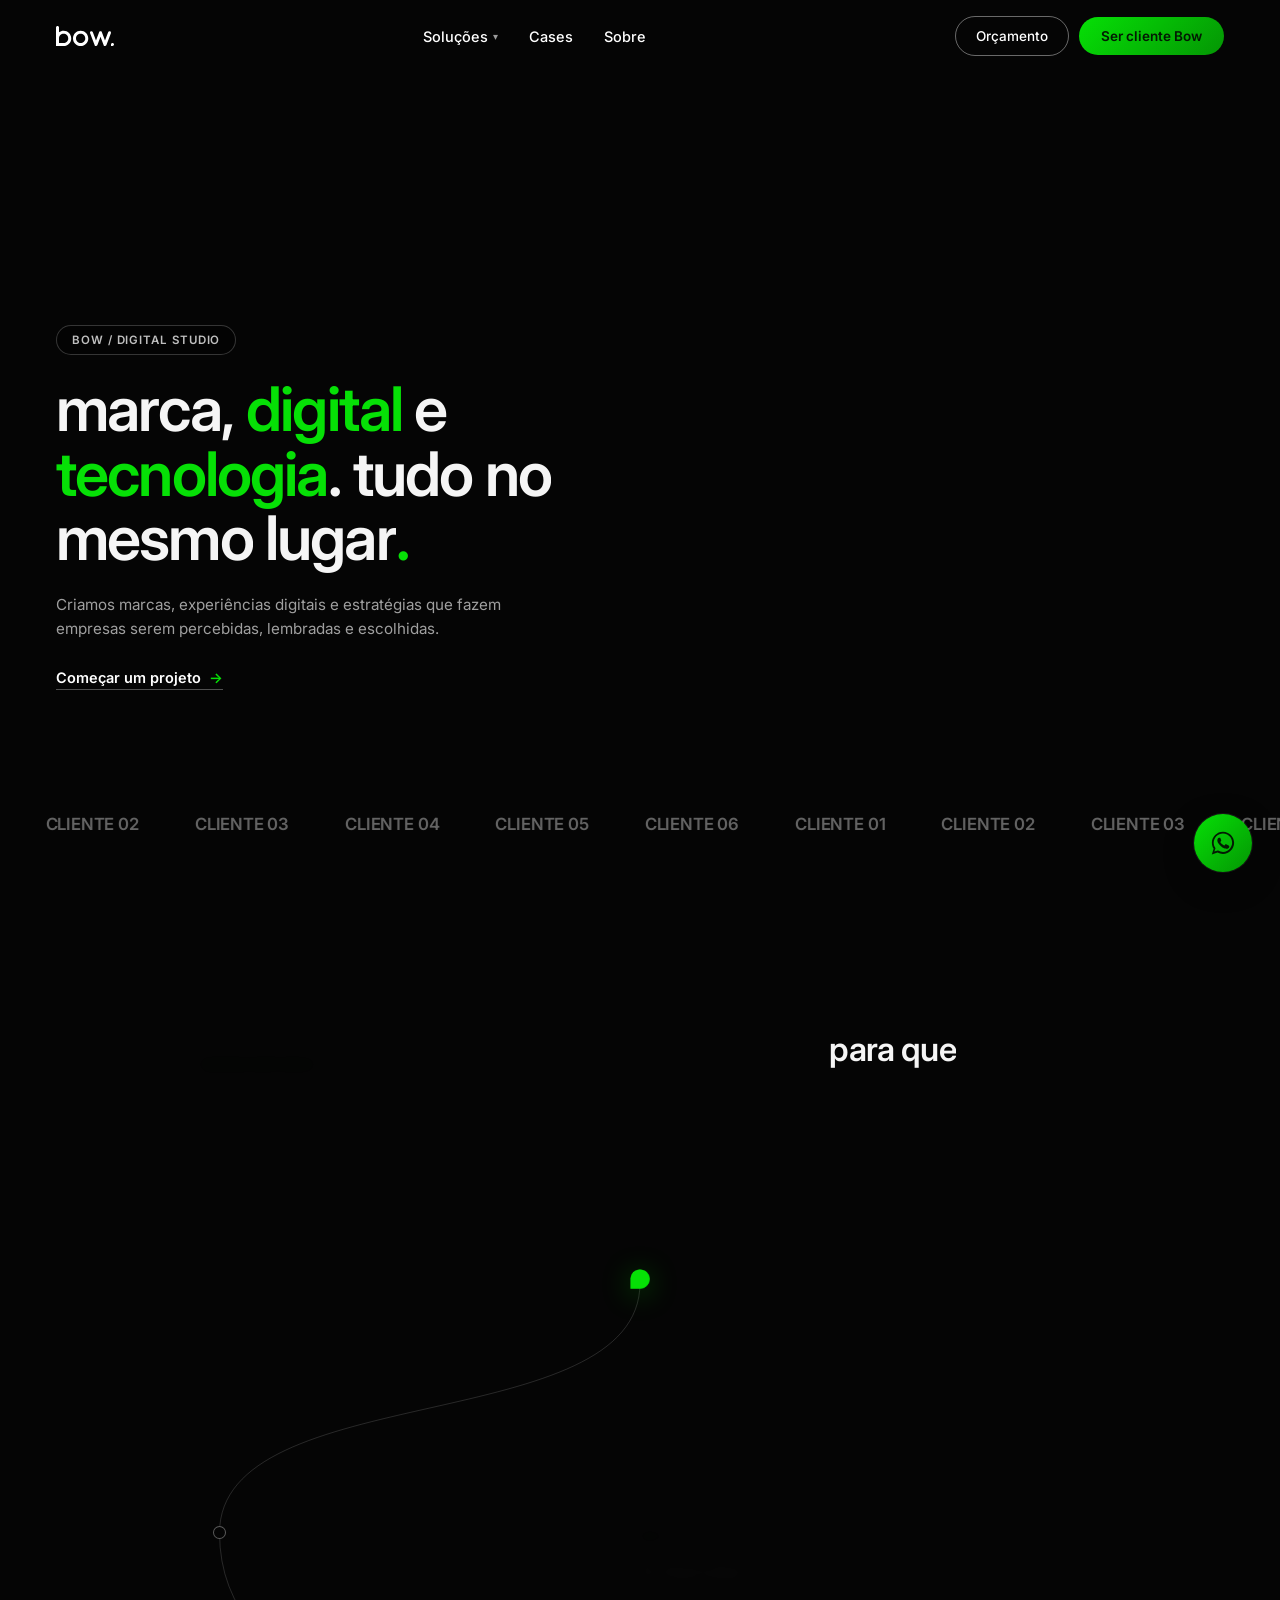
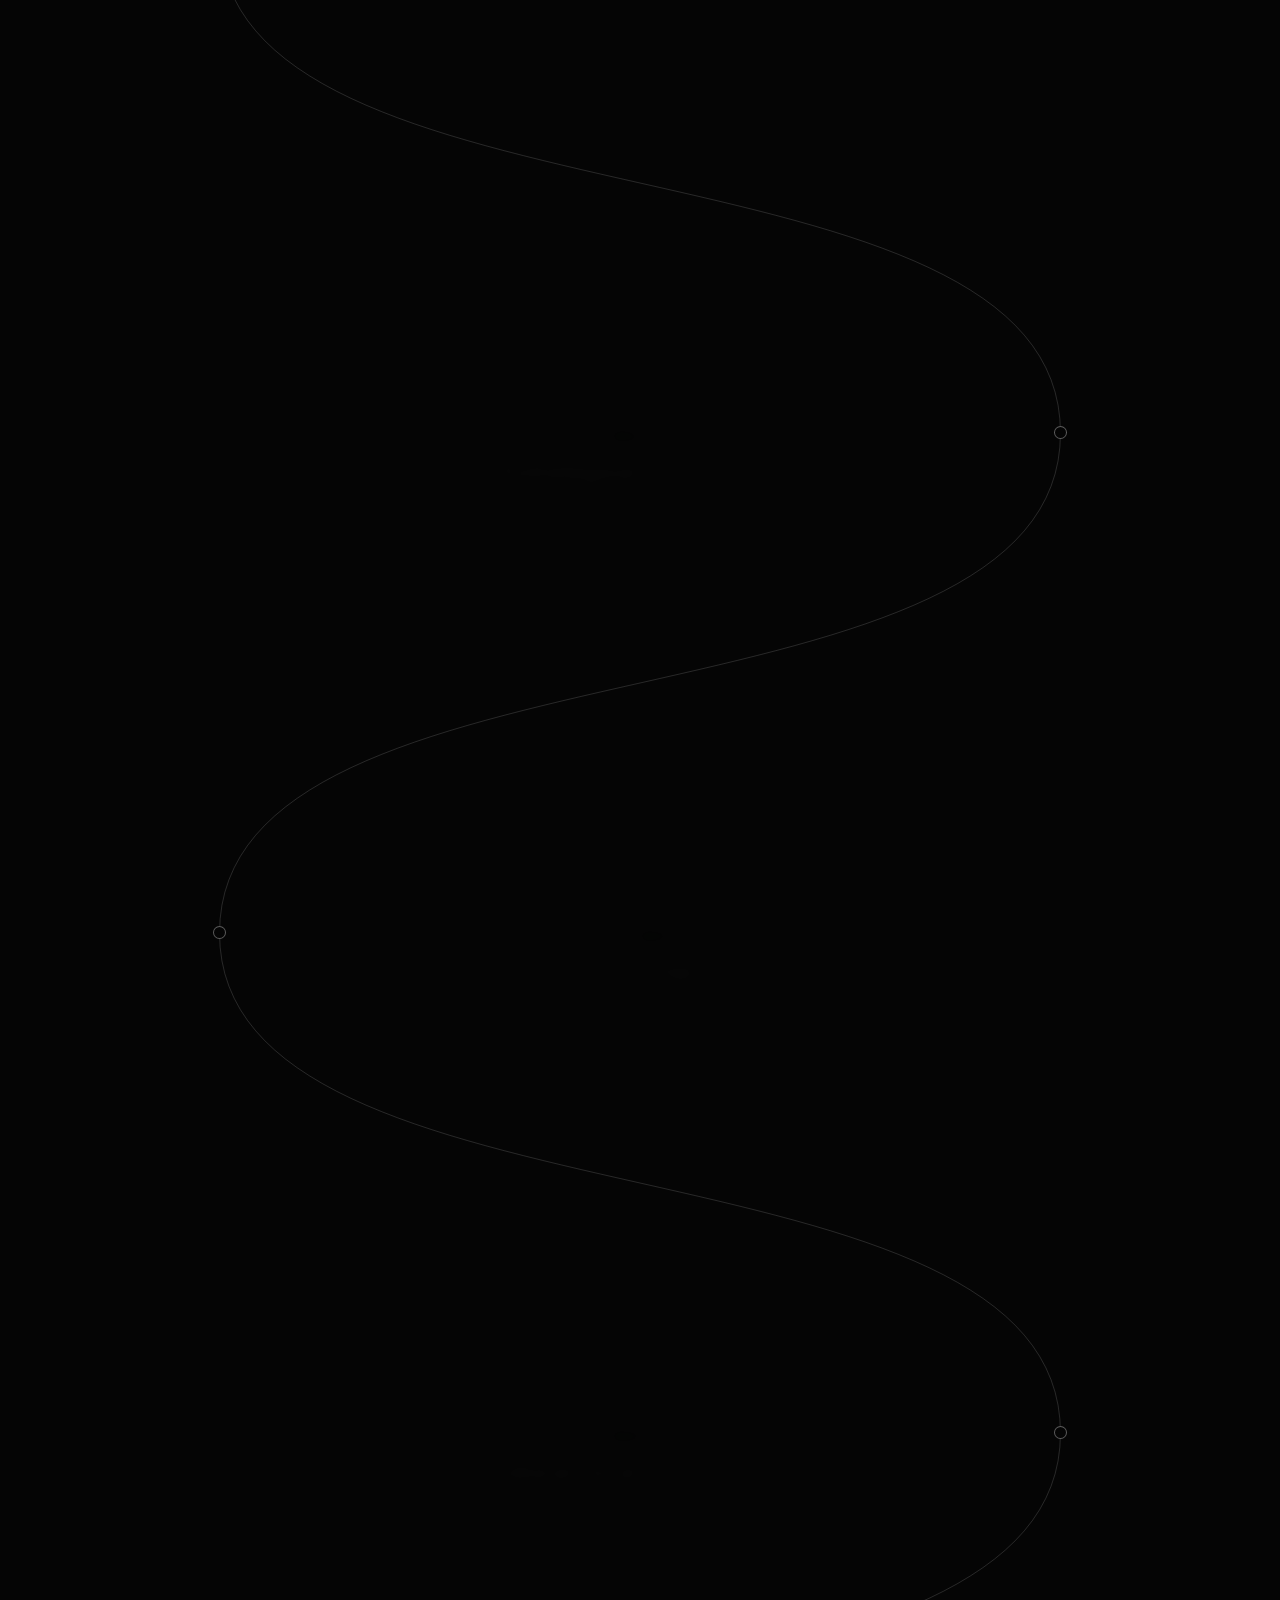
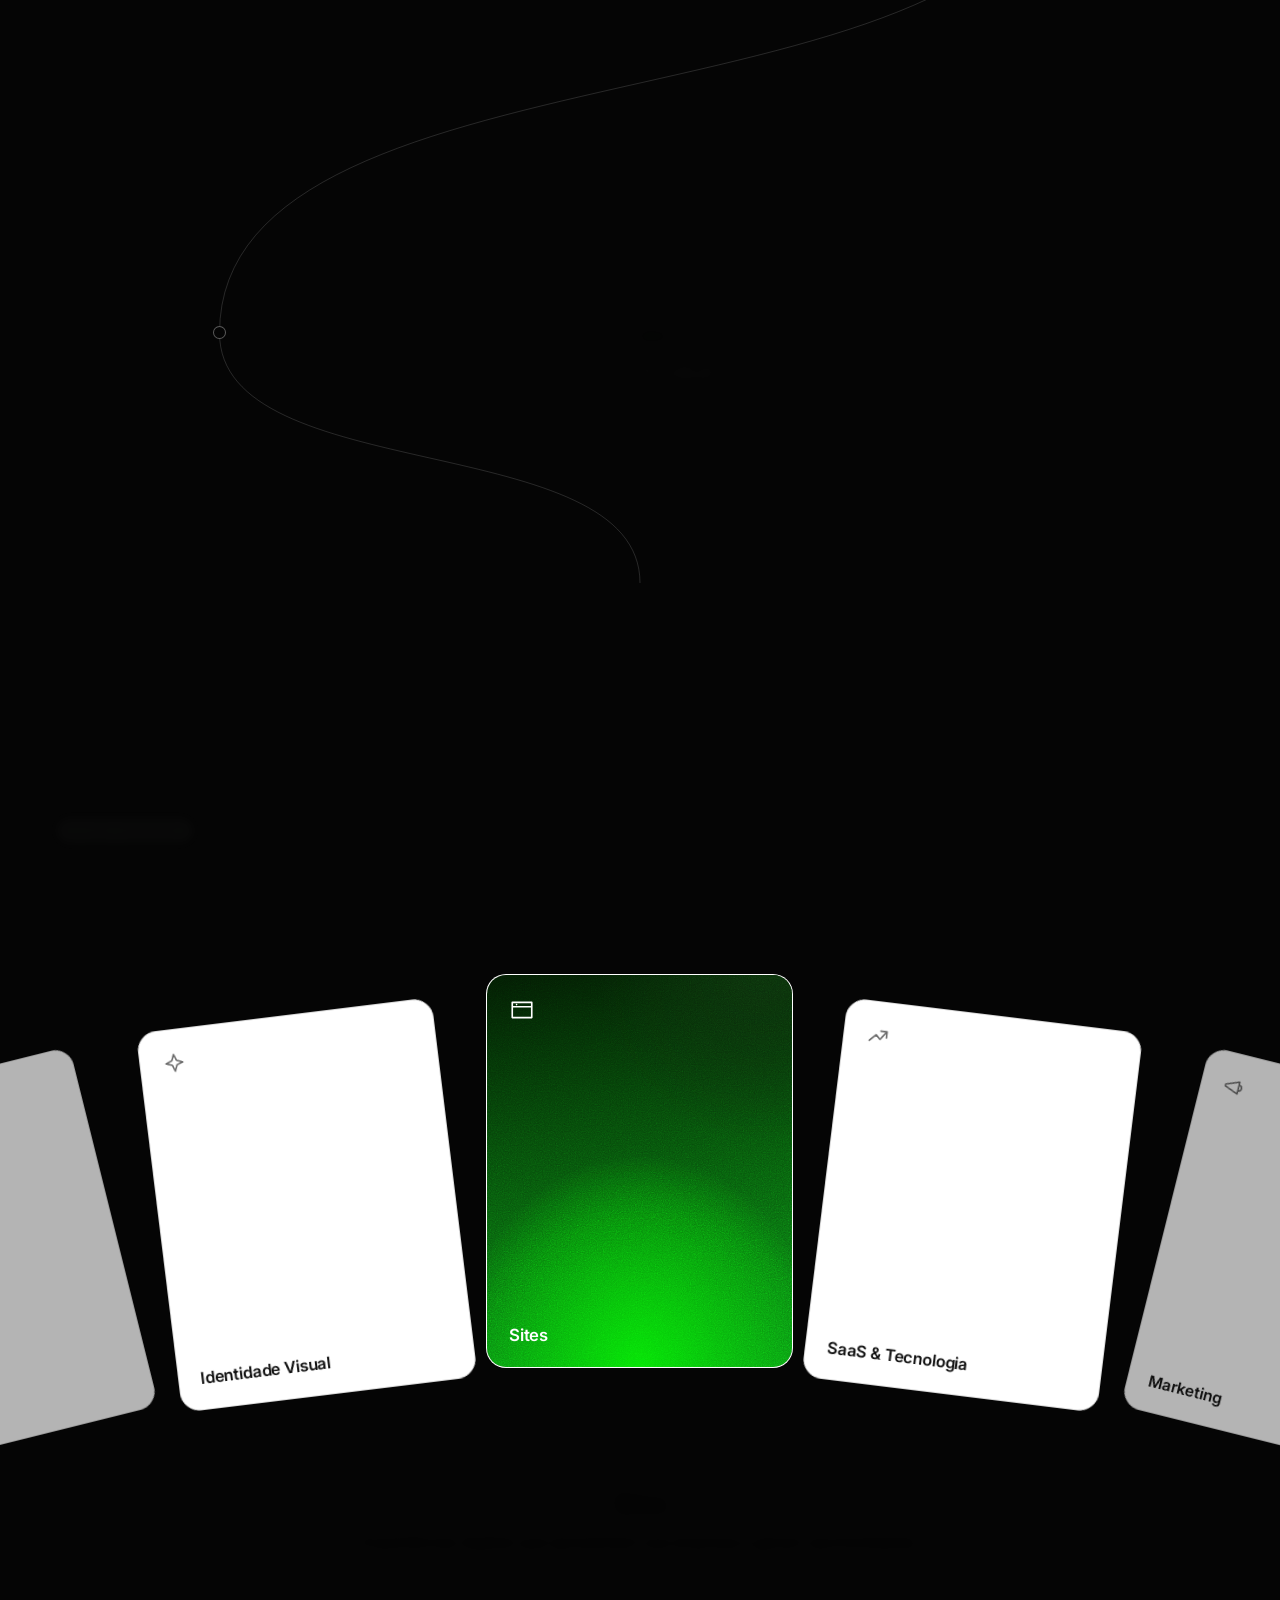
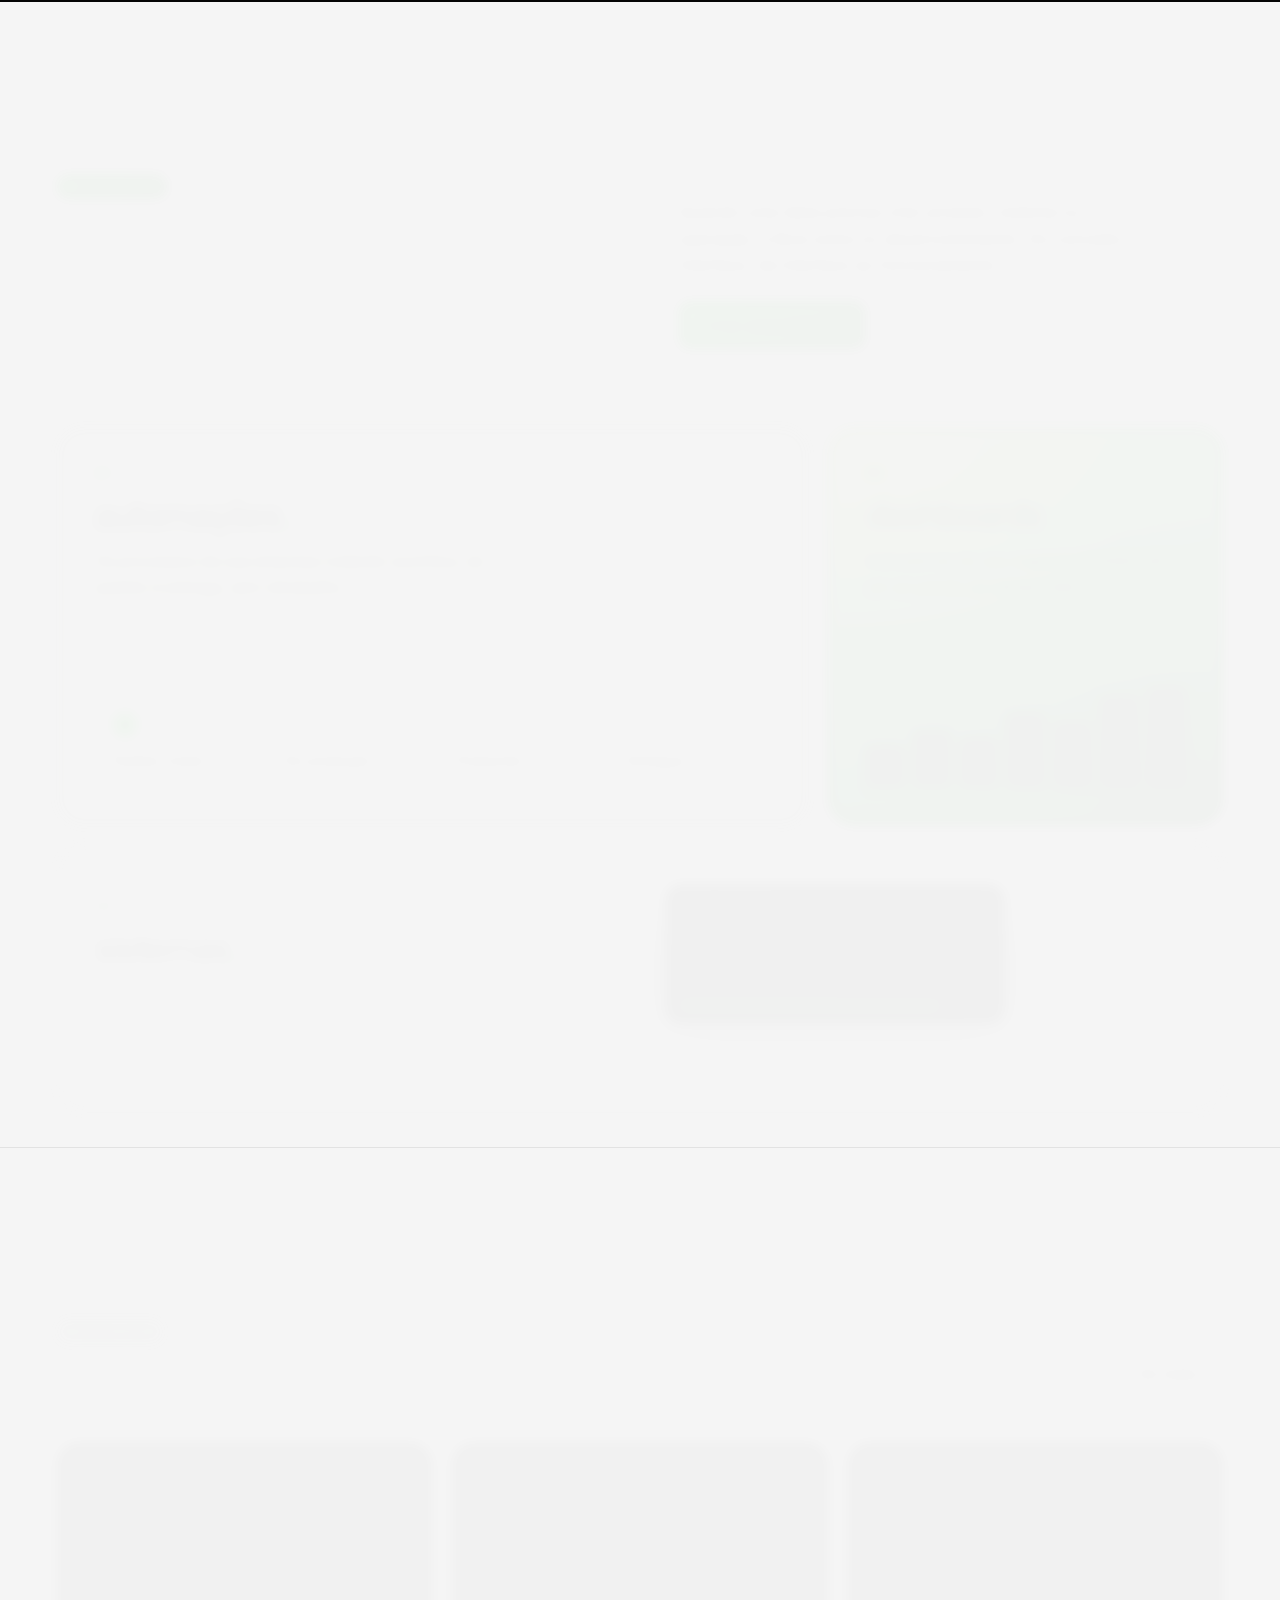
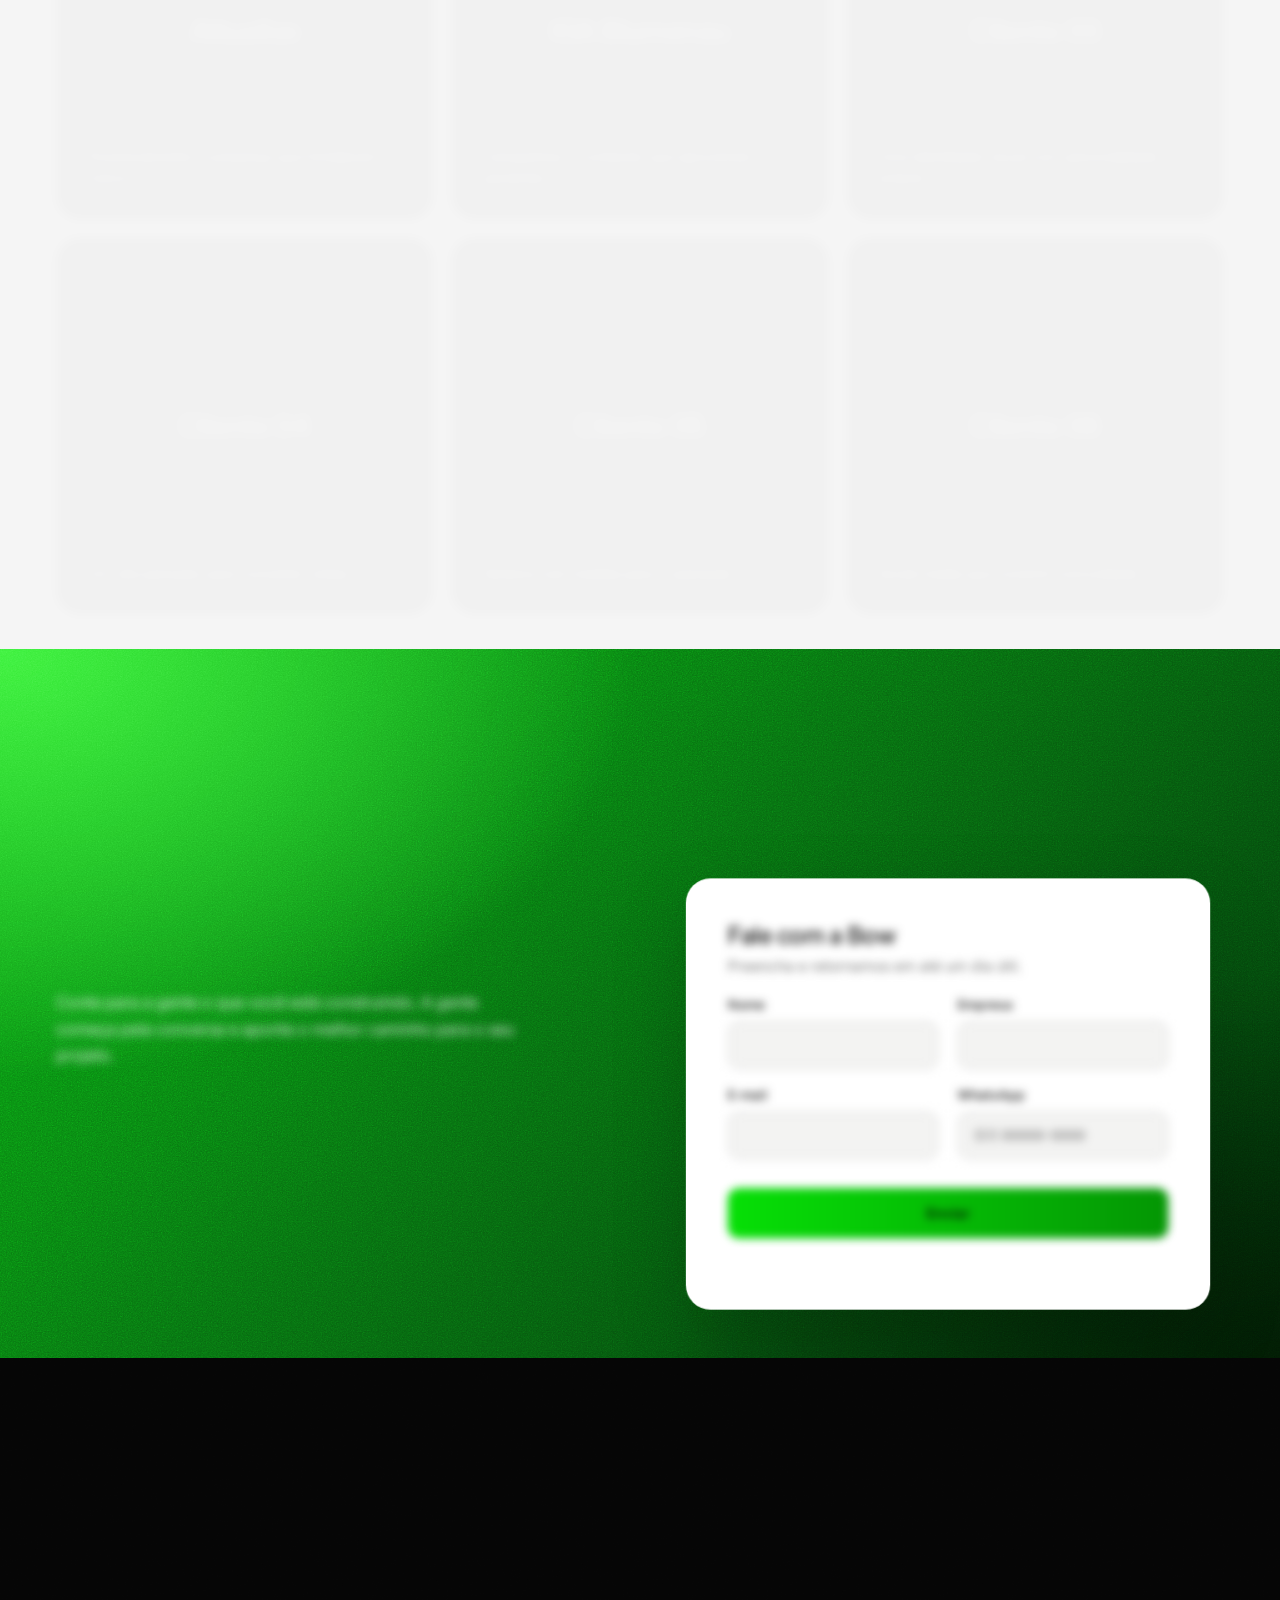
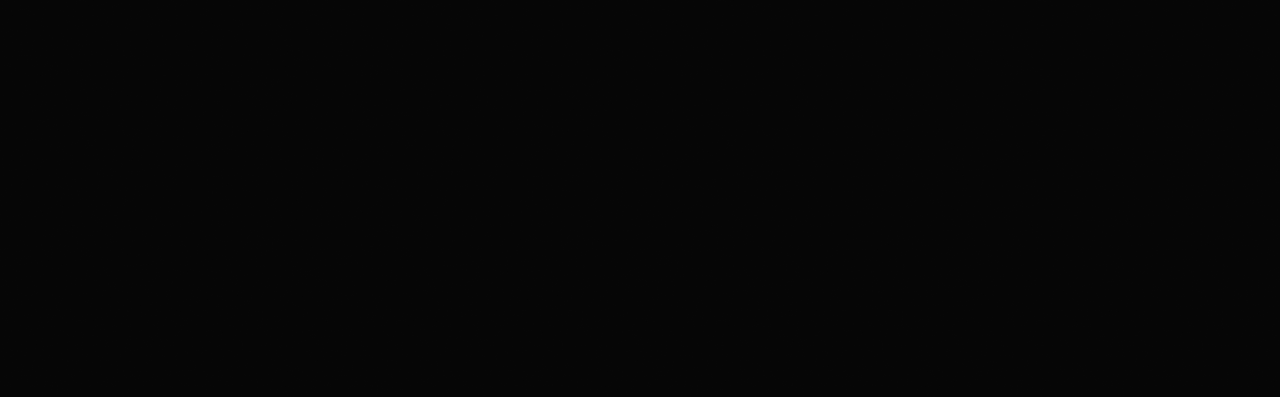
==== index.html @ 9f68c326 "Filter contacts by month and year The Contatos tab gets a period picker (all, each year, each month " ====
<!DOCTYPE html>
<html lang="pt-BR">
<head>
<meta charset="utf-8">
<meta name="viewport" content="width=device-width, initial-scale=1">
<title>Bow — Marca, digital e tecnologia</title>
<meta name="description" content="Bow: marca, digital e tecnologia no mesmo lugar. Social media, identidade visual, sites, SaaS e marketing.">
<link rel="icon" type="image/png" href="assets/mark-bow.png">
<link rel="preconnect" href="https://fonts.googleapis.com">
<link rel="preconnect" href="https://fonts.gstatic.com" crossorigin>
<link rel="stylesheet" href="https://fonts.googleapis.com/css2?family=Inter:wght@400;500;600;700&display=swap">
<link rel="stylesheet" href="css/style.css?v=2026092402">
<!-- Botão flutuante do WhatsApp: estilo aqui no HTML para ele ficar sempre no canto,
     mesmo se o navegador ainda estiver com uma versão antiga do style.css. -->
<style>
/* ============ Botão flutuante do WhatsApp ============ */
@keyframes waIn { from { opacity: 0; transform: translateY(16px) scale(.8); } to { opacity: 1; transform: none; } }
.wa-float { position: fixed; right: clamp(16px, 2.4vw, 28px); bottom: clamp(16px, 2.4vw, 28px); z-index: 55; width: 58px; height: 58px; border-radius: 50%; display: flex; align-items: center; justify-content: center; background: linear-gradient(135deg,#06e006,#049604); color: #031a03; box-shadow: 0 10px 30px rgba(0, 0, 0, .35), 0 0 0 1px rgba(255, 255, 255, .08); opacity: 0; animation: waIn .6s cubic-bezier(.2,.7,.2,1) 1.2s forwards; transition: transform .3s cubic-bezier(.2,.7,.2,1), filter .3s; }
.wa-float:hover { color: #031a03; transform: translateY(-3px) scale(1.04); filter: brightness(1.08); }
.wa-tip { position: absolute; right: calc(100% + 12px); top: 50%; transform: translate(8px, -50%); padding: 8px 14px; border-radius: 999px; background: #fff; color: #050505; font-size: 13px; font-weight: 600; white-space: nowrap; opacity: 0; pointer-events: none; transition: opacity .25s, transform .25s cubic-bezier(.2,.7,.2,1); box-shadow: 0 6px 20px rgba(0, 0, 0, .2); }
@media (hover: hover) { .wa-float:hover .wa-tip { opacity: 1; transform: translate(0, -50%); } }
.nav-shell.mnav-open ~ .wa-float { opacity: 0 !important; pointer-events: none; }
.wa-float.is-away { opacity: 0 !important; transform: translateY(16px) scale(.8); pointer-events: none; }
@media (max-width: 720px) { .wa-float { width: 54px; height: 54px; } }
</style>
<script src="vendor/gsap.min.js?v=2026092402" defer></script>
<script src="vendor/ScrollTrigger.min.js?v=2026092402" defer></script>
<script src="vendor/lenis.min.js?v=2026092402" defer></script>
<script src="js/data.js?v=2026092402" defer></script>
<script src="js/templates.js?v=2026092402" defer></script>
<script src="js/motion.js?v=2026092402" defer></script>
<script src="js/app.js?v=2026092402" defer></script>
</head>
<body>
<div id="root">

  <div class="nav-shell" data-intro-nav>
    <header class="site-header">
      <a class="logo-btn" href="#/" aria-label="Bow — início">
        <span class="logo-stack">
          <img class="logo-white" src="assets/logo-bow-white.svg" alt="bow.">
          <img class="logo-black" src="assets/logo-bow-black.svg" alt="">
        </span>
      </a>
      <nav class="main-nav">
        <a class="nav-link" href="#/solucoes" data-menu-trigger>Soluções <span class="chev">▾</span></a>
        <a class="nav-link" href="#/cases" data-menu-close>Cases</a>
        <a class="nav-link" href="#/sobre" data-menu-close>Sobre</a>
      </nav>
      <div class="header-ctas">
        <a class="btn-outline-nav" href="https://wa.me/5551989373400?text=Ol%C3%A1!%20Quero%20um%20or%C3%A7amento%20com%20a%20Bow." target="_blank" rel="noopener" data-menu-close>Orçamento</a>
        <a class="btn-green btn-nav-cta" href="https://wa.me/5551989373400?text=Ol%C3%A1!%20Vim%20pelo%20site%20da%20Bow%20e%20quero%20falar%20sobre%20um%20projeto." target="_blank" rel="noopener" data-menu-close data-magnetic>Ser cliente Bow</a>
        <button class="burger" type="button" aria-label="Abrir menu" aria-expanded="false" aria-controls="mnav" data-burger><span></span><span></span></button>
      </div>
    </header>
    <div class="mega"><div class="mega-inner" data-mega></div></div>
    <nav class="mnav" id="mnav" aria-label="Menu">
      <div class="mnav-inner">
        <p class="mnav-label">Soluções</p>
        <div class="mnav-svc" data-mnav-svc></div>
        <a class="mnav-big" href="#/cases">Cases</a>
        <a class="mnav-big" href="#/sobre">Sobre</a>
        <div class="mnav-ctas">
          <a class="btn-green mnav-btn" data-wa="waHref" href="#" target="_blank" rel="noopener">Ser cliente Bow</a>
          <a class="mnav-btn mnav-btn--ghost" data-wa="waOrcamento" href="#" target="_blank" rel="noopener">Pedir orçamento</a>
        </div>
        <p class="mnav-contact">+55 51 98937-3400 · @agencia.bow</p>
      </div>
    </nav>
  </div>

  <a class="wa-float" data-wa="waHref" href="https://wa.me/5551989373400" target="_blank" rel="noopener" aria-label="Conversar no WhatsApp">
    <span class="wa-tip">Fale no WhatsApp</span>
    <svg viewBox="0 0 32 32" width="28" height="28" aria-hidden="true"><path fill="currentColor" d="M16.04 3C9 3 3.3 8.7 3.3 15.7c0 2.5.7 4.9 2 7L3.2 29l6.5-2.1a12.7 12.7 0 0 0 6.3 1.6h.01c7 0 12.7-5.7 12.7-12.7S23.07 3 16.04 3zm0 23.2c-2 0-3.9-.5-5.6-1.5l-.4-.2-3.9 1.2 1.3-3.8-.3-.4a10.5 10.5 0 1 1 8.9 4.7zm5.8-7.9c-.3-.2-1.9-.9-2.2-1-.3-.1-.5-.2-.7.2-.2.3-.8 1-1 1.2-.2.2-.4.2-.7.1-.3-.2-1.3-.5-2.5-1.6-.9-.8-1.6-1.8-1.7-2.1-.2-.3 0-.5.1-.6l.5-.6c.2-.2.2-.3.3-.5.1-.2 0-.4 0-.6l-1-2.4c-.3-.6-.5-.5-.7-.5h-.6c-.2 0-.6.1-.9.4-.3.3-1.2 1.1-1.2 2.8s1.2 3.2 1.4 3.5c.2.2 2.4 3.7 5.8 5.1 2.9 1.1 3.4.9 4 .8.6-.1 1.9-.8 2.2-1.5.3-.7.3-1.4.2-1.5-.1-.1-.3-.2-.6-.4z"/></svg>
  </a>

  <main></main>

  <footer class="site-footer">
    <svg class="grain" style="opacity:.5"><filter id="bowfgrain"><feTurbulence type="fractalNoise" baseFrequency=".8" numOctaves="3" stitchTiles="stitch"></feTurbulence><feColorMatrix type="saturate" values="0"></feColorMatrix></filter><rect width="100%" height="100%" filter="url(#bowfgrain)"></rect></svg>
    <div class="footer-inner">
      <img class="footer-logo" data-fi src="assets/logo-bow-white.svg" alt="bow.">
      <div class="footer-cols">
        <div class="fcol" data-fi>
          <p class="fcol-title">Soluções</p>
          <div class="fcol" data-foot-svc></div>
        </div>
        <div class="fcol" data-fi>
          <p class="fcol-title">Bow</p>
          <a class="flink" href="#/">Home</a>
          <a class="flink" href="#/solucoes">Soluções</a>
          <a class="flink" href="#/cases">Cases</a>
          <a class="flink" href="#/sobre">Sobre</a>
        </div>
        <div class="fcol" data-fi>
          <p class="fcol-title">Redes sociais</p>
          <div class="socials">
            <a class="social" href="https://instagram.com/agencia.bow" target="_blank" rel="noopener" aria-label="Instagram"><svg viewBox="0 0 24 24" width="18" height="18" fill="none" stroke="#fff" stroke-width="1.5" stroke-linecap="round" stroke-linejoin="round"><path d="M4 4h16v16H4zM12 8.5a3.5 3.5 0 1 0 0 7 3.5 3.5 0 0 0 0-7zM17 7h.01"></path></svg></a>
            <a class="social" href="https://www.linkedin.com/" target="_blank" rel="noopener" aria-label="LinkedIn"><svg viewBox="0 0 24 24" width="18" height="18" fill="none" stroke="#fff" stroke-width="1.5" stroke-linecap="round" stroke-linejoin="round"><path d="M4 4h16v16H4zM8 10v6M8 7.5v.01M12 16v-6M12 13a2.5 2.5 0 0 1 5 0v3"></path></svg></a>
            <a class="social" data-wa="waHref" href="#" target="_blank" rel="noopener" aria-label="WhatsApp"><svg viewBox="0 0 24 24" width="18" height="18" fill="none" stroke="#fff" stroke-width="1.5" stroke-linecap="round" stroke-linejoin="round"><path d="M21 11.5a8.4 8.4 0 0 1-12.4 7.4L3 21l2.1-5.4A8.4 8.4 0 1 1 21 11.5z"></path></svg></a>
          </div>
        </div>
        <div class="fcol" data-fi>
          <p class="fcol-title">Fale conosco</p>
          <a class="flink" data-wa="waHref" href="#" target="_blank" rel="noopener">+55 51 98937-3400</a>
          <a class="flink" href="mailto:bowagencydesign@gmail.com">bowagencydesign@gmail.com</a>
          <a class="flink" href="https://instagram.com/agencia.bow" target="_blank" rel="noopener">@agencia.bow</a>
          <a class="btn-green fcta" data-wa="waOrcamento" href="#" target="_blank" rel="noopener" data-magnetic>Pedir orçamento</a>
        </div>
      </div>
      <div class="footer-tagline" data-fi>
        <p>Estratégia, criatividade e tecnologia para marcas que querem ir além do óbvio.</p>
      </div>
      <div class="footer-legal" data-fi>
        <p data-year>© 2026 Bow Agência. Todos os direitos reservados.</p>
        <a href="#privacidade">Política de privacidade</a>
        <a href="#termos">Termos</a>
      </div>
    </div>
  </footer>

</div>
</body>
</html>
---- css/style.css ----
/* ============ Bow — base ============ */
:root {
  --black: #050505;
  --off: #0a0a0a;
  --white: #f5f5f5;
  --green: #06e006;
  --green-hi: #3cf13c;
  --green-deep: #049604;
  --green-ink: #031a03;
  --green-text: #0a8c0a;
  --grad-green: linear-gradient(135deg, #06e006, #049604);
  --pad-x: clamp(16px, 5vw, 56px);
  --ease: cubic-bezier(.2, .7, .2, 1);
}

* { box-sizing: border-box; }
html.lenis, html.lenis body { height: auto; }
.lenis.lenis-smooth { scroll-behavior: auto !important; }
body { margin: 0; background: var(--black); color: var(--white); font-family: 'Inter', sans-serif; -webkit-font-smoothing: antialiased; }
a { color: var(--green); text-decoration: none; }
a:hover { color: var(--green-hi); }
button { font-family: inherit; }
input, textarea { font-family: 'Inter', sans-serif; }
img { max-width: none; }

@keyframes bowDrift { 0% { transform: translate(-52%, -50%) scale(1) } 100% { transform: translate(-48%, -53%) scale(1.06) } }
@keyframes bowBlobA { 0% { transform: translate(0, 0) } 100% { transform: translate(18vw, 10vh) } }
@keyframes bowBlobB { 0% { transform: translate(0, 0) } 100% { transform: translate(-20vw, -12vh) } }
@keyframes bowKen { from { transform: scale(1.05) } to { transform: scale(1.16) } }

#root { position: relative; background: var(--black); overflow-x: clip; }
main { position: relative; z-index: 1; display: block; background: var(--black); overflow: clip; }

.px { padding-left: var(--pad-x); padding-right: var(--pad-x); }
.wrap { max-width: 1240px; margin: 0 auto; }
.wrap-wide { max-width: 1320px; margin: 0 auto; width: 100%; }
.dot { color: var(--green); }
.lc { text-transform: lowercase; }
.light { background: var(--white); color: var(--black); }
.cover { position: absolute; inset: 0; width: 100%; height: 100%; object-fit: cover; display: block; }
.bg-cover { position: absolute; inset: 0; background-color: #111; background-size: cover; background-position: center; }
.abs-fill { position: absolute; inset: 0; }
.grain { position: absolute; inset: 0; width: 100%; height: 100%; mix-blend-mode: overlay; pointer-events: none; }

/* Pills / etiquetas */
.pill { display: inline-flex; padding: 6px 14px; border-radius: 999px; font-size: 11px; font-weight: 600; letter-spacing: .14em; text-transform: uppercase; }
.pill--dark { background: rgba(6, 224, 6, .12); color: var(--green); }
.pill--light { background: #e8e8e8; color: var(--green-text); }
.pill--solid { background: var(--grad-green); color: var(--green-ink); font-weight: 700; letter-spacing: .12em; }

.kicker { display: inline-flex; align-items: center; gap: 10px; font-size: 11px; font-weight: 600; letter-spacing: .2em; text-transform: uppercase; color: rgba(255, 255, 255, .5); }
.kicker::before { content: ""; width: 6px; height: 6px; border-radius: 50%; background: var(--green); flex: none; }
.kicker--45 { color: rgba(255, 255, 255, .45); }
.kicker--ondark-light { color: rgba(5, 5, 5, .5); }
.label-up { font-size: 11px; font-weight: 600; letter-spacing: .2em; text-transform: uppercase; }

/* Botões */
.btn-green { display: inline-flex; align-items: center; background: var(--grad-green); color: var(--green-ink); font-weight: 600; transition: filter .2s, transform .2s; cursor: pointer; border: 0; }
.btn-green:hover { filter: brightness(1.1); color: var(--green-ink); }
.btn-green:active { transform: scale(.96); }
.btn-lg { padding: 15px 28px; border-radius: 12px; font-size: 15px; }
.arrow { display: inline-block; }

/* ============ Header ============ */
.nav-shell { position: fixed; top: 0; left: 0; right: 0; z-index: 60; }
.site-header { display: flex; align-items: center; justify-content: space-between; gap: 20px; padding: 16px var(--pad-x); background: transparent; border-bottom: 1px solid transparent; transition: background .25s, border-color .25s; }
.nav-shell.is-hover .site-header { background: var(--white); border-bottom-color: #e4e4e4; }
.logo-btn { background: none; border: 0; padding: 0; cursor: pointer; display: flex; align-items: center; }
.logo-stack { position: relative; display: block; height: 20px; }
.logo-stack img { height: 20px; display: block; transition: opacity .25s; }
.logo-stack .logo-black { position: absolute; top: 0; left: 0; opacity: 0; }
.nav-shell.is-hover .logo-white { opacity: 0; }
.nav-shell.is-hover .logo-black { opacity: 1; }
.main-nav { display: flex; align-items: center; gap: clamp(16px, 2.4vw, 34px); flex-wrap: wrap; justify-content: center; }
.nav-link { display: flex; align-items: center; gap: 5px; background: none; border: 0; padding: 6px 0; cursor: pointer; font-size: 14.5px; font-weight: 500; color: #fff; transition: color .2s; }
.nav-link:hover { color: #fff; }
.nav-shell.is-hover .nav-link { color: var(--black); }
.chev { font-size: 10px; opacity: .6; display: inline-block; transition: transform .2s; }
.nav-shell.menu-open .chev { transform: rotate(180deg); }
.header-ctas { display: flex; align-items: center; gap: 10px; }
.btn-outline-nav { padding: 11px 20px; border-radius: 999px; border: 1px solid rgba(255, 255, 255, .4); background: transparent; color: #fff; font-size: 13.5px; font-weight: 500; cursor: pointer; transition: border-color .2s, color .2s; white-space: nowrap; }
.btn-outline-nav:hover { color: #fff; }
.nav-shell.is-hover .btn-outline-nav { border-color: #ccc; color: var(--black); }
.btn-nav-cta { padding: 11px 22px; border-radius: 999px; font-size: 13.5px; white-space: nowrap; }
.btn-nav-cta:hover { filter: brightness(1.12); }

.mega { display: none; background: #fff; border-bottom: 1px solid #e4e4e4; box-shadow: 0 24px 48px rgba(0, 0, 0, .14); }
.nav-shell.menu-open .mega { display: block; }
.mega-inner { max-width: 1240px; margin: 0 auto; padding: clamp(24px, 3vw, 40px) var(--pad-x); display: grid; grid-template-columns: repeat(auto-fit, minmax(min(100%, 220px), 1fr)); gap: 8px 28px; }
.mega-item { display: flex; align-items: flex-start; gap: 12px; text-align: left; padding: 12px 8px; border-radius: 12px; background: none; border: 0; cursor: pointer; }
.mega-item:hover { background: var(--white); }
.mega-icon { flex: none; width: 34px; height: 34px; border-radius: 10px; background: #f0f0f0; color: #8a9c8a; display: flex; align-items: center; justify-content: center; font-size: 14px; }
.mega-title { display: block; font-size: .95rem; font-weight: 600; color: var(--black); }
.mega-short { display: block; font-size: .82rem; color: #777; margin-top: 2px; }

/* ============ Home ============ */
.home-hero { position: relative; min-height: min(88vh, 780px); display: flex; flex-direction: column; justify-content: flex-end; padding: 90px var(--pad-x) clamp(56px, 7vw, 90px); overflow: hidden; }
.home-hero .ken { width: 100%; height: 100%; position: relative; animation: bowKen 28s ease-in-out infinite alternate; }
.home-hero .shade { position: absolute; inset: 0; z-index: 1; pointer-events: none; background: linear-gradient(180deg, rgba(5, 5, 5, .35) 0%, rgba(5, 5, 5, .55) 55%, rgba(5, 5, 5, .96) 100%); }
.home-hero-content { position: relative; z-index: 2; width: 100%; max-width: 1320px; margin: 0 auto; display: flex; flex-direction: column; gap: 22px; }
.hero-tag { align-self: flex-start; padding: 7px 15px; border-radius: 999px; border: 1px solid rgba(255, 255, 255, .2); background: rgba(0, 0, 0, .3); font-size: 11.5px; font-weight: 600; letter-spacing: .08em; text-transform: uppercase; color: rgba(255, 255, 255, .75); }
.home-hero h1 { margin: 0; font-weight: 600; font-size: clamp(2.1rem, 4.8vw, 4.3rem); line-height: 1.05; letter-spacing: -.03em; max-width: 16ch; }
.hero-sub { margin: 0; font-size: clamp(.95rem, 1.1vw, 1.05rem); line-height: 1.6; color: rgba(255, 255, 255, .62); max-width: 50ch; }
.hero-link { align-self: flex-start; margin-top: 6px; display: inline-flex; align-items: center; gap: 8px; font-size: 14.5px; font-weight: 600; color: #fff; border-bottom: 1px solid rgba(255, 255, 255, .3); padding-bottom: 3px; transition: border-color .2s; }
.hero-link:hover { color: #fff; border-color: var(--green); }

.marquee { position: relative; overflow: hidden; padding: 34px 0; background: var(--black); }
.mtrack { display: flex; width: max-content; will-change: transform; }
.mgroup { display: flex; align-items: center; gap: 56px; padding-right: 56px; }
.mgroup span { font-size: 1.05rem; font-weight: 600; letter-spacing: -.01em; color: rgba(255, 255, 255, .38); white-space: nowrap; }

.method { padding: clamp(70px, 9vw, 120px) var(--pad-x) clamp(60px, 7vw, 100px); background: var(--black); }
.method-head { max-width: 900px; margin: 0 auto; }
.method-head .pill { margin-bottom: 20px; }
.method-head h2 { margin: 0; font-weight: 600; font-size: clamp(1.4rem, 2.6vw, 2.2rem); line-height: 1.25; letter-spacing: -.025em; }
.method-head p { margin: 18px 0 0; font-size: clamp(.95rem, 1.1vw, 1.05rem); line-height: 1.65; color: rgba(255, 255, 255, .55); max-width: 56ch; }
.path-wrap { position: relative; max-width: 1240px; margin: clamp(60px, 8vw, 110px) auto 0; }
.path-svg { position: absolute; inset: 0; width: 100%; height: 100%; overflow: visible; pointer-events: none; }
.path-node { position: absolute; left: 0; top: 0; width: 13px; height: 13px; margin: -6.5px 0 0 -6.5px; border-radius: 50%; background: var(--black); border: 1px solid rgba(255, 255, 255, .35); z-index: 1; transition: background .4s, border-color .4s, transform .4s; }
.path-drop { position: absolute; left: 0; top: 0; width: 22px; height: auto; z-index: 2; will-change: transform; filter: drop-shadow(0 4px 14px rgba(6, 224, 6, .35)); }
.path-row { position: relative; display: flex; justify-content: flex-start; align-items: center; min-height: clamp(360px, 40vw, 500px); }
.path-row:nth-child(even) { justify-content: flex-end; }
.step { max-width: 360px; display: flex; flex-direction: column; gap: 12px; }
.path-row:nth-child(even) .step { text-align: right; align-items: flex-end; }
.step-n { font-size: 12px; font-weight: 700; letter-spacing: .12em; color: var(--green); }
.step h3 { margin: 0; font-weight: 500; font-size: clamp(1.3rem, 2.1vw, 1.8rem); line-height: 1.15; letter-spacing: -.025em; color: #fff; }
.step p { margin: 0; font-size: .95rem; line-height: 1.65; color: rgba(255, 255, 255, .6); }

.services { padding: 0 var(--pad-x) clamp(70px, 9vw, 120px); }
.services-inner { max-width: 1240px; margin: 0 auto; padding-top: clamp(50px, 6vw, 80px); }
.services-head { max-width: 34ch; margin-bottom: clamp(36px, 4vw, 56px); }
.services-head .pill { margin-bottom: 18px; }
.services-head h2 { margin: 0; font-weight: 600; font-size: clamp(1.5rem, 2.6vw, 2.3rem); line-height: 1.15; letter-spacing: -.03em; }
.car { position: relative; width: 100vw; margin-left: calc(50% - 50vw); height: clamp(400px, 46vw, 500px); touch-action: pan-y; user-select: none; -webkit-user-select: none; }
@media (pointer: fine) { .car { cursor: none; } }
.car-card { position: absolute; left: 50%; top: 50%; width: clamp(230px, 24vw, 320px); aspect-ratio: 320/410; margin-left: calc(clamp(230px, 24vw, 320px) / -2); margin-top: calc(clamp(230px, 24vw, 320px) * -0.64); border-radius: 20px; background: #fff; border: 1px solid #d9d9d9; overflow: hidden; will-change: transform; }
.car-face { position: absolute; inset: 0; opacity: 0; }
.car-icon { position: absolute; top: 22px; left: 22px; }
.car-title { position: absolute; left: 22px; right: 22px; bottom: 22px; font-weight: 600; font-size: 1.05rem; letter-spacing: -.01em; color: #111; }
.car-cursor { position: absolute; left: 0; top: 0; z-index: 300; width: 92px; height: 92px; margin: -46px 0 0 -46px; border-radius: 50%; background: rgba(255, 255, 255, .18); border: 1px solid rgba(255, 255, 255, .55); backdrop-filter: blur(8px); -webkit-backdrop-filter: blur(8px); box-shadow: 0 8px 30px rgba(0, 0, 0, .12); color: #111; font-size: 10.5px; font-weight: 700; letter-spacing: .14em; display: flex; align-items: center; justify-content: center; pointer-events: none; opacity: 0; transform: scale(.6); transition: opacity .25s, transform .25s; }
.svc-active { text-align: center; max-width: 64ch; margin: 0 auto; }
.svc-active h3 { margin: 0 0 12px; font-weight: 600; font-size: 1.4rem; letter-spacing: -.02em; }
.svc-active p { margin: 0; font-size: 1rem; line-height: 1.7; color: #555; }

.tech { padding: clamp(64px, 8vw, 120px) var(--pad-x); }
.tech-head { display: grid; grid-template-columns: repeat(auto-fit, minmax(min(100%, 380px), 1fr)); gap: 24px clamp(32px, 6vw, 110px); align-items: center; margin-bottom: clamp(36px, 4vw, 56px); }
.tech-head .pill { margin-bottom: 18px; }
.tech-head h2 { margin: 0; font-weight: 500; font-size: clamp(1.9rem, 3.8vw, 3.3rem); line-height: 1.08; letter-spacing: -.035em; color: #1a1a1a; }
.tech-side { display: flex; flex-direction: column; gap: 22px; }
.tech-side p { margin: 0; font-size: clamp(1rem, 1.3vw, 1.15rem); line-height: 1.6; color: #6b6b6b; max-width: 46ch; }
.tech-side .btn-lg { align-self: flex-start; }
.tech-grid { display: flex; flex-wrap: wrap; gap: clamp(12px, 1.4vw, 20px); }
.tblock { position: relative; min-width: 0; border-radius: 28px; padding: clamp(24px, 3vw, 40px); display: flex; flex-direction: column; justify-content: space-between; gap: 32px; overflow: hidden; isolation: isolate; }
.tblock-head { position: relative; display: flex; flex-direction: column; gap: 12px; }
.tblock-n { font-size: 12px; font-weight: 700; letter-spacing: .12em; color: var(--green-text); }
.tblock h3 { margin: 0; font-weight: 500; font-size: clamp(1.6rem, 2.8vw, 2.4rem); letter-spacing: -.035em; color: #1a1a1a; }
.tblock p { margin: 0; font-size: 1rem; line-height: 1.6; color: #5a5a5a; }
.tblock--auto { flex: 2 1 560px; min-height: clamp(320px, 32vw, 400px); background: #ecedea; border: 1px solid #e0e2de; }
.tblock--auto .tblock-head { max-width: 44ch; }
.auto-steps { display: grid; grid-template-columns: repeat(auto-fit, minmax(min(100%, 140px), 1fr)); gap: 10px; }
.auto-step { display: flex; flex-direction: column; gap: 14px; padding: 16px; border-radius: 16px; background: #fff; border: 1px solid #e0e2de; }
.auto-step-top { display: flex; align-items: center; justify-content: space-between; }
.auto-check { width: 26px; height: 26px; border-radius: 50%; border: 1px solid #cfd3cc; background: #fff; display: flex; align-items: center; justify-content: center; }
.auto-check svg { opacity: 0; }
.auto-n { font-size: 11px; font-weight: 600; color: #9a9a9a; }
.auto-label { font-size: 14px; font-weight: 500; line-height: 1.3; color: #1a1a1a; }
.tblock--dash { flex: 1 1 300px; min-height: clamp(320px, 32vw, 400px); background: radial-gradient(120% 90% at 10% 0%, #c6ff7a 0%, transparent 60%), radial-gradient(100% 80% at 90% 100%, #07590f 0%, transparent 60%), linear-gradient(170deg, #6df26d, #0b8a14); }
.tblock--dash .tblock-n, .tblock--dash h3, .tblock--dash p { color: var(--green-ink); }
.bars { position: relative; display: flex; align-items: flex-end; gap: 8px; height: 110px; }
.bars span { flex: 1; border-radius: 6px 6px 2px 2px; background: rgba(3, 26, 3, .82); transform-origin: bottom center; }
.tblock--sys { flex: 1 1 100%; background: #fff; border: 1px solid #e4e4e4; flex-direction: row; flex-wrap: wrap; align-items: center; gap: clamp(28px, 4vw, 64px); }
.tblock--sys .tblock-head { flex: 1 1 320px; max-width: 46ch; }
.wins { position: relative; flex: 1 1 360px; max-width: 520px; height: 190px; }
.win { position: absolute; left: 0; width: min(calc(100% - 60px), 340px); border-radius: 16px; background: #111; border: 1px solid rgba(255, 255, 255, .08); box-shadow: 0 20px 50px rgba(0, 0, 0, .18); overflow: hidden; will-change: transform; }
.win-bar { display: flex; align-items: center; gap: 6px; padding: 10px 12px; border-bottom: 1px solid rgba(255, 255, 255, .06); }
.win-bar i { width: 7px; height: 7px; border-radius: 50%; background: #333; }
.win-bar span { margin-left: 8px; font-size: 11px; color: rgba(255, 255, 255, .55); }
.win-body { display: flex; flex-direction: column; gap: 8px; padding: 14px; }
.win-body i { height: 8px; border-radius: 4px; background: #222; }

.works { padding: clamp(64px, 8vw, 120px) var(--pad-x); border-top: 1px solid #e2e2e2; }
.works-head { display: flex; flex-wrap: wrap; justify-content: space-between; align-items: flex-end; gap: 20px; margin-bottom: clamp(30px, 3.6vw, 48px); }
.works-head .pill { margin-bottom: 16px; }
.works-head h2 { margin: 0; font-weight: 600; font-size: clamp(1.45rem, 2.4vw, 2.1rem); line-height: 1.15; letter-spacing: -.025em; }
.btn-ghost-dark { padding: 13px 24px; border-radius: 999px; border: 1px solid #ccc; background: transparent; color: var(--black); font-size: 13.5px; font-weight: 500; cursor: pointer; }
.btn-ghost-dark:hover { background: var(--black); color: #fff; }
.work-grid { display: grid; grid-template-columns: repeat(auto-fit, minmax(min(100%, 300px), 1fr)); gap: clamp(14px, 1.4vw, 22px); }
.work { position: relative; display: block; isolation: isolate; aspect-ratio: 1/1; border-radius: 24px; overflow: hidden; background: #111; cursor: pointer; color: #fff; }
.work:hover { color: #fff; }
.work-shade { position: absolute; inset: 0; background: rgba(10, 10, 14, .62); pointer-events: none; }
.work-ov { position: absolute; inset: 0; z-index: 1; opacity: 0; pointer-events: none; }
.work-go { position: absolute; top: 20px; right: 20px; width: 44px; height: 44px; border-radius: 50%; background: #fff; display: flex; align-items: center; justify-content: center; }
.work-name { position: absolute; inset: 0; z-index: 2; display: flex; align-items: center; justify-content: center; pointer-events: none; font-weight: 700; font-size: clamp(1.3rem, 2.2vw, 1.9rem); letter-spacing: -.02em; color: #fff; }
.work-desc { position: absolute; left: clamp(20px, 2.4vw, 32px); right: clamp(20px, 2.4vw, 32px); bottom: clamp(20px, 2.4vw, 32px); z-index: 2; margin: 0; font-size: clamp(.9rem, 1.1vw, 1.02rem); line-height: 1.45; color: #fff; pointer-events: none; }

/* ============ Contato (todas as páginas) ============ */
.contact { position: relative; padding: clamp(80px, 10vw, 140px) var(--pad-x); background: radial-gradient(90% 110% at 0% 0%, #3cf13c 0%, transparent 55%), radial-gradient(80% 90% at 100% 100%, #021a04 0%, transparent 60%), linear-gradient(135deg, #0ba813 0%, #076b10 45%, #03300a 100%); overflow: hidden; }
.contact-grid { position: relative; max-width: 1240px; margin: 0 auto; display: grid; grid-template-columns: repeat(auto-fit, minmax(min(100%, 380px), 1fr)); gap: clamp(32px, 5vw, 80px); align-items: start; }
.contact-copy { display: flex; flex-direction: column; gap: clamp(24px, 3vw, 40px); }
.contact-copy h2 { margin: 0; font-weight: 500; font-size: clamp(2rem, 4.2vw, 3.6rem); line-height: 1.08; letter-spacing: -.035em; color: #fff; }
.contact-copy p { margin: 0; max-width: 46ch; font-size: clamp(1rem, 1.2vw, 1.1rem); line-height: 1.65; color: rgba(255, 255, 255, .92); }
.contact-form { will-change: transform; display: flex; flex-direction: column; gap: 22px; padding: clamp(26px, 3.4vw, 48px); border-radius: 26px; background: #fff; box-shadow: 0 30px 80px rgba(0, 0, 0, .18); }
.contact-form h3 { margin: 0 0 8px; font-weight: 500; font-size: clamp(1.4rem, 2vw, 1.8rem); letter-spacing: -.02em; color: #1a1a1a; }
.contact-form .form-sub { margin: 0; font-size: .98rem; color: #777; }
.fields { display: grid; grid-template-columns: repeat(auto-fit, minmax(min(100%, 200px), 1fr)); gap: 18px 20px; }
.field { display: flex; flex-direction: column; gap: 9px; }
.field span { font-size: 14px; font-weight: 500; color: #1a1a1a; }
.field input { background: #f3f3f2; color: var(--black); border: 1px solid #dcdcdc; border-radius: 12px; padding: 15px 16px; font-size: 15px; outline: none; width: 100%; }
.field input:focus { border-color: var(--green-deep); }
.btn-submit { margin-top: 8px; padding: 17px 28px; border: 0; border-radius: 12px; background: linear-gradient(90deg, #06e006, #049604); color: var(--green-ink); font-size: 15px; font-weight: 600; cursor: pointer; transition: filter .2s; }
.btn-submit:hover { filter: brightness(1.08); }

.hp { position: absolute; left: -9999px; width: 1px; height: 1px; overflow: hidden; }
.btn-submit:disabled { opacity: .7; cursor: default; }
.form-status { margin: -8px 0 0; min-height: 1.2em; font-size: .92rem; line-height: 1.5; color: #0a8c0a; }
.form-status.is-error { color: #c62828; }
.form-status a { color: #0a8c0a; font-weight: 600; text-decoration: underline; }

/* ============ Soluções ============ */
.sol-hero { padding: clamp(70px, 10vh, 130px) var(--pad-x) clamp(40px, 5vw, 64px); }
.sol-hero .pill { margin-bottom: 18px; }
.sol-hero h1 { margin: 0 0 20px; font-weight: 600; font-size: clamp(1.9rem, 3.8vw, 3.3rem); line-height: 1.02; letter-spacing: -.035em; max-width: 22ch; }
.sol-hero p { margin: 0; font-size: 1.05rem; line-height: 1.65; color: rgba(255, 255, 255, .62); max-width: 54ch; }
.sol-list-sec { padding: 0 var(--pad-x) clamp(64px, 8vw, 110px); }
.sol-list { max-width: 1240px; margin: 0 auto; display: flex; flex-direction: column; gap: 1px; background: rgba(255, 255, 255, .08); border: 1px solid rgba(255, 255, 255, .08); border-radius: 20px; overflow: hidden; }
.sol-row { background: var(--off); padding: clamp(28px, 3.4vw, 44px); display: grid; grid-template-columns: auto 1fr auto; align-items: center; gap: clamp(20px, 4vw, 56px); cursor: pointer; transition: background .35s; color: var(--white); }
.sol-row:hover { background: #111; color: var(--white); }
.sol-num { font-weight: 700; font-size: 2.4rem; color: var(--green); opacity: .5; }
.sol-row h2 { margin: 0 0 12px; font-weight: 600; font-size: 1.5rem; letter-spacing: -.02em; }
.sol-row .sol-desc { margin: 0 0 8px; font-size: 1rem; line-height: 1.65; color: rgba(255, 255, 255, .62); max-width: 60ch; }
.sol-row .sol-tags { margin: 0; font-size: .85rem; color: rgba(255, 255, 255, .4); }
.sol-more { font-size: 13px; font-weight: 600; color: var(--green); white-space: nowrap; }
.sol-saas { padding: clamp(64px, 8vw, 110px) var(--pad-x); }
.sol-saas-grid { max-width: 1240px; margin: 0 auto; display: grid; grid-template-columns: repeat(auto-fit, minmax(min(100%, 300px), 1fr)); gap: clamp(24px, 3vw, 56px); }
.sol-saas .pill { margin-bottom: 16px; }
.sol-saas h2 { margin: 0; font-weight: 600; font-size: clamp(1.45rem, 2.4vw, 2.1rem); line-height: 1.15; letter-spacing: -.025em; }
.sol-saas-side { display: flex; flex-direction: column; gap: 16px; justify-content: center; }
.sol-saas-side p { margin: 0; font-size: 1rem; line-height: 1.7; color: #4a4a4a; }
.btn-black { align-self: flex-start; display: inline-flex; padding: 14px 26px; border-radius: 999px; background: var(--black); color: #fff; font-size: 13.5px; font-weight: 600; }
.btn-black:hover { background: #1a1a1a; color: #fff; }

/* ============ Cases ============ */
.cases-hero { position: relative; min-height: 100vh; display: flex; flex-direction: column; justify-content: center; align-items: center; padding: 120px var(--pad-x) 0; overflow: hidden; background: #07100a; }
.cases-hero-bg { position: absolute; inset: 0; z-index: 0; overflow: hidden; pointer-events: none; }
.cases-bow { position: absolute; left: 50%; top: 52%; transform: translate(-50%, -50%); font-weight: 800; font-size: clamp(12rem, 38vw, 34rem); letter-spacing: -.06em; line-height: 1; color: #1f6b2a; filter: blur(18px); opacity: .75; white-space: nowrap; animation: bowDrift 14s ease-in-out infinite alternate; will-change: transform; backface-visibility: hidden; }
.blob { position: absolute; border-radius: 50%; will-change: transform; backface-visibility: hidden; }
.blob-a { width: 38vw; height: 38vw; left: 8%; top: 18%; background: radial-gradient(circle, #06e006 0%, transparent 65%); filter: blur(60px); opacity: .35; animation: bowBlobA 18s ease-in-out infinite alternate; }
.blob-b { width: 30vw; height: 30vw; right: 6%; bottom: 12%; background: radial-gradient(circle, #b8ff5c 0%, transparent 65%); filter: blur(70px); opacity: .22; animation: bowBlobB 22s ease-in-out infinite alternate; }
.cases-vignette { position: absolute; inset: 0; background: radial-gradient(80% 70% at 50% 45%, rgba(5, 5, 5, .15), rgba(5, 5, 5, .75)); }
.cases-hero-content { position: relative; z-index: 1; max-width: 980px; text-align: center; display: flex; flex-direction: column; align-items: center; gap: 24px; }
.cases-hero h1 { margin: 0; font-weight: 500; font-size: clamp(2.2rem, 5.4vw, 4.6rem); line-height: 1.06; letter-spacing: -.035em; color: #fff; }
.cases-hero-content > p { margin: 0; font-size: clamp(1rem, 1.3vw, 1.2rem); line-height: 1.6; color: rgba(255, 255, 255, .75); max-width: 44ch; }
.cases-hero-content .btn-lg { margin-top: 6px; padding: 15px 30px; }
.cases-marquee { position: relative; z-index: 1; width: 100vw; overflow: hidden; margin-top: clamp(60px, 9vh, 110px); padding: 0 0 clamp(40px, 6vh, 70px); }
.cases-marquee .mgroup { gap: 72px; padding-right: 72px; }
.cases-marquee .mgroup span { font-size: 1.25rem; color: rgba(255, 255, 255, .55); }
.cases-grid-sec { padding: clamp(56px, 7vw, 100px) var(--pad-x); background: var(--white); }

/* ============ Case / Serviço (detalhe) ============ */
.detail-hero { position: relative; min-height: 100vh; padding: 140px var(--pad-x) clamp(44px, 5vw, 72px); display: flex; flex-direction: column; justify-content: flex-end; background: var(--black); overflow: clip; }
.detail-hero .hero-media { position: absolute; inset: 0; overflow: hidden; }
.detail-hero-content { position: relative; max-width: 1320px; width: 100%; margin: 0 auto; display: flex; flex-direction: column; gap: clamp(20px, 2.4vw, 30px); }
.crumbs { display: flex; align-items: center; gap: 14px; flex-wrap: wrap; }
.crumb-back { display: inline-flex; align-items: center; gap: 8px; background: none; border: 0; padding: 0; cursor: pointer; font-size: 11px; font-weight: 600; letter-spacing: .2em; text-transform: uppercase; color: rgba(255, 255, 255, .55); }
.crumb-back:hover { color: #fff; }
.crumb-count { font-size: 11px; font-weight: 600; letter-spacing: .2em; color: rgba(255, 255, 255, .35); }
.case-hero-shade { position: absolute; inset: 0; pointer-events: none; background: linear-gradient(180deg, rgba(5, 5, 5, .55) 0%, rgba(5, 5, 5, .25) 40%, rgba(5, 5, 5, .96) 100%); }
.case-hero h1 { margin: 0; font-weight: 500; font-size: clamp(2.8rem, 8vw, 7.4rem); line-height: .98; letter-spacing: -.05em; color: #fff; }
.lead { margin: 0; font-size: clamp(1rem, 1.4vw, 1.25rem); line-height: 1.55; color: rgba(255, 255, 255, .75); max-width: 48ch; }
.meta-grid { display: grid; grid-template-columns: repeat(auto-fit, minmax(min(100%, 180px), 1fr)); gap: 20px clamp(24px, 3vw, 48px); padding-top: 24px; margin-top: clamp(16px, 3vw, 40px); border-top: 1px solid rgba(255, 255, 255, .14); }
.meta-grid > div { display: flex; flex-direction: column; gap: 6px; }
.meta-grid .meta-k { font-size: 11px; font-weight: 600; letter-spacing: .16em; text-transform: uppercase; color: rgba(255, 255, 255, .4); }
.meta-grid .meta-v { font-size: .98rem; color: #fff; }
.two-col { padding: clamp(80px, 10vw, 150px) var(--pad-x); }
.two-col-grid { max-width: 1320px; margin: 0 auto; display: grid; grid-template-columns: repeat(auto-fit, minmax(min(100%, 380px), 1fr)); gap: clamp(40px, 6vw, 110px); }
.col-block { display: flex; flex-direction: column; gap: 20px; }
.h-detail { margin: 0; font-weight: 500; font-size: clamp(1.8rem, 3.4vw, 2.9rem); line-height: 1.1; letter-spacing: -.035em; }
.col-block p { margin: 0; font-size: 1rem; line-height: 1.7; color: #5a5a5a; max-width: 48ch; }
.gallery { padding: clamp(80px, 10vw, 150px) var(--pad-x); background: var(--black); }
.gallery-inner { max-width: 1320px; margin: 0 auto; display: flex; flex-direction: column; gap: clamp(14px, 1.6vw, 22px); }
.g-wide { position: relative; aspect-ratio: 16/8; min-height: 300px; border-radius: 24px; overflow: hidden; background: #111; }
.g-pair { display: grid; grid-template-columns: repeat(auto-fit, minmax(min(100%, 300px), 1fr)); gap: clamp(14px, 1.6vw, 22px); }
.g-tall { position: relative; aspect-ratio: 4/5; border-radius: 24px; overflow: hidden; background: #111; }
.g-tall.offset { margin-top: clamp(0px, 6vw, 90px); }
.deliver { padding: clamp(70px, 9vw, 130px) var(--pad-x); background: var(--black); border-top: 1px solid rgba(255, 255, 255, .08); }
.deliver-grid { max-width: 1320px; margin: 0 auto; display: grid; grid-template-columns: repeat(auto-fit, minmax(min(100%, 340px), 1fr)); gap: clamp(36px, 5vw, 90px); }
.deliver-row { display: grid; grid-template-columns: 48px minmax(0, 1fr); gap: 16px; padding: clamp(18px, 2vw, 26px) 0; border-top: 1px solid rgba(255, 255, 255, .1); }
.deliver-row .n { font-size: 12px; font-weight: 700; color: var(--green); padding-top: .3em; }
.deliver-row .t { font-size: clamp(1.05rem, 1.5vw, 1.3rem); color: #fff; }
.next-sec { padding: 0 var(--pad-x) clamp(70px, 8vw, 120px); background: var(--black); }
.next-case { position: relative; display: block; width: 100%; max-width: 1320px; margin: 0 auto; aspect-ratio: 16/6; min-height: 260px; border-radius: 28px; overflow: hidden; cursor: pointer; background: #111; isolation: isolate; text-align: left; }
.next-case .bg-cover { transition: transform 1.2s var(--ease); }
.next-case:hover .bg-cover { transform: scale(1.04); }
.next-case .next-shade { position: absolute; inset: 0; background: linear-gradient(90deg, rgba(5, 5, 5, .9), rgba(5, 5, 5, .35)); pointer-events: none; }
.next-case .next-body { position: absolute; left: clamp(24px, 4vw, 64px); right: clamp(24px, 4vw, 64px); bottom: clamp(24px, 4vw, 56px); display: flex; flex-wrap: wrap; align-items: flex-end; justify-content: space-between; gap: 16px; pointer-events: none; }
.next-case .next-label { display: flex; flex-direction: column; gap: 10px; }
.next-case .next-name { font-weight: 500; font-size: clamp(2rem, 5vw, 4.4rem); line-height: 1; letter-spacing: -.045em; color: #fff; }
.next-case .next-go { width: 56px; height: 56px; border-radius: 50%; background: #fff; display: flex; align-items: center; justify-content: center; }

.svc-hero-shade { position: absolute; inset: 0; pointer-events: none; background: linear-gradient(100deg, rgba(5, 5, 5, .95) 0%, rgba(5, 5, 5, .8) 45%, rgba(5, 5, 5, .35) 100%), linear-gradient(180deg, rgba(5, 5, 5, .4), rgba(5, 5, 5, 0) 30%, rgba(5, 5, 5, .95)); }
.svc-title { margin: 0; font-size: clamp(1rem, 1.3vw, 1.15rem); font-weight: 600; color: var(--green); }
.svc-hero h1 { margin: 0; font-weight: 500; font-size: clamp(2.4rem, 6vw, 5.6rem); line-height: 1.02; letter-spacing: -.045em; color: #fff; max-width: 14ch; }
.svc-intro { margin: 0; font-size: clamp(1rem, 1.3vw, 1.15rem); line-height: 1.6; color: rgba(255, 255, 255, .7); max-width: 52ch; }
.svc-ctas { display: flex; flex-wrap: wrap; gap: 12px; margin-top: 6px; }
.svc-ctas .btn-green { gap: 10px; padding: 16px 28px; border-radius: 999px; font-size: 15px; }
.btn-ghost-light { padding: 16px 26px; border-radius: 999px; border: 1px solid rgba(255, 255, 255, .25); background: transparent; color: #fff; font-size: 15px; font-weight: 500; cursor: pointer; transition: background .3s, color .3s; }
.btn-ghost-light:hover { background: #fff; color: var(--black); }
.svc-tags { display: flex; flex-wrap: wrap; gap: 8px 22px; padding-top: 22px; margin-top: clamp(16px, 3vw, 40px); border-top: 1px solid rgba(255, 255, 255, .12); }
.svc-tags span { font-size: 13px; color: rgba(255, 255, 255, .55); }
.h-sec { margin: 0; font-weight: 500; font-size: clamp(1.9rem, 4vw, 3.4rem); line-height: 1.06; letter-spacing: -.04em; }
.inc-head { display: flex; flex-wrap: wrap; justify-content: space-between; align-items: flex-end; gap: 24px; margin-bottom: clamp(40px, 5vw, 70px); }
.inc-head > div { display: flex; flex-direction: column; gap: 18px; }
.inc-head > p { margin: 0; font-size: 1rem; line-height: 1.65; color: #5a5a5a; max-width: 40ch; }
.inc-grid { display: grid; grid-template-columns: repeat(auto-fit, minmax(min(100%, 340px), 1fr)); gap: 0 clamp(28px, 4vw, 72px); }
.inc-row { display: grid; grid-template-columns: 48px minmax(0, 1fr); gap: 6px 16px; padding: clamp(22px, 2.6vw, 32px) 0; border-top: 1px solid rgba(5, 5, 5, .12); }
.inc-row .n { padding-top: .35em; font-size: 12px; font-weight: 700; color: var(--green-text); }
.inc-row h3 { margin: 0 0 8px; font-weight: 500; font-size: clamp(1.2rem, 1.8vw, 1.5rem); letter-spacing: -.02em; }
.inc-row p { margin: 0; font-size: .97rem; line-height: 1.65; color: #5a5a5a; }
.how { padding: clamp(80px, 10vw, 150px) var(--pad-x); background: var(--black); }
.how-head { display: flex; flex-direction: column; gap: 18px; margin-bottom: clamp(40px, 5vw, 70px); }
.how-grid { display: grid; grid-template-columns: repeat(auto-fit, minmax(min(100%, 230px), 1fr)); gap: clamp(24px, 3vw, 40px); }
.how-step { display: flex; flex-direction: column; gap: 14px; padding-top: 22px; border-top: 1px solid rgba(255, 255, 255, .14); }
.how-n { display: flex; align-items: center; gap: 10px; font-size: 12px; font-weight: 700; letter-spacing: .1em; color: var(--green); }
.how-n::before { content: ""; width: 8px; height: 8px; border-radius: 50%; background: var(--green); }
.how-step h3 { margin: 0; font-weight: 500; font-size: 1.3rem; letter-spacing: -.02em; color: #fff; }
.how-step p { margin: 0; font-size: .95rem; line-height: 1.65; color: rgba(255, 255, 255, .6); }
.statement-sec { padding: 0 var(--pad-x) clamp(80px, 10vw, 150px); background: var(--black); }
.statement { position: relative; max-width: 1320px; margin: 0 auto; aspect-ratio: 16/8; min-height: 320px; border-radius: 28px; overflow: hidden; isolation: isolate; }
.statement .st-shade { position: absolute; inset: 0; background: linear-gradient(180deg, rgba(5, 5, 5, .15), rgba(5, 5, 5, .85)); }
.statement p { position: absolute; left: clamp(24px, 4vw, 64px); right: clamp(24px, 4vw, 64px); bottom: clamp(24px, 4vw, 56px); margin: 0; font-weight: 500; font-size: clamp(1.6rem, 3.6vw, 3.2rem); line-height: 1.1; letter-spacing: -.035em; color: #fff; max-width: 20ch; }
.others { padding: clamp(70px, 8vw, 120px) var(--pad-x); background: var(--off); border-top: 1px solid rgba(255, 255, 255, .06); }
.others-list { display: flex; flex-direction: column; }
.other { display: flex; align-items: center; justify-content: space-between; gap: 20px; width: 100%; padding: clamp(20px, 2.4vw, 30px) 0; border-top: 1px solid rgba(255, 255, 255, .1); color: #fff; cursor: pointer; text-align: left; transition: padding .45s var(--ease), color .3s; }
.other:hover { padding-left: 14px; color: var(--green); }
.other .o-l { display: flex; align-items: baseline; gap: 20px; }
.other .o-n { font-size: 12px; font-weight: 600; color: rgba(255, 255, 255, .4); }
.other .o-t { font-weight: 500; font-size: clamp(1.5rem, 3.4vw, 2.8rem); letter-spacing: -.035em; }
.other .o-a { font-size: 1.4rem; }

/* ============ Sobre ============ */
.sb-hero { position: relative; min-height: 100vh; padding: 140px var(--pad-x) clamp(40px, 5vw, 72px); display: flex; flex-direction: column; justify-content: space-between; gap: 48px; background: var(--black); overflow: clip; }
.sb-hero .cols { position: absolute; inset: 0; pointer-events: none; background-image: linear-gradient(90deg, rgba(255, 255, 255, .04) 1px, transparent 1px); background-size: 25% 100%; }
.sb-row { position: relative; max-width: 1320px; width: 100%; margin: 0 auto; }
.sb-top { display: flex; justify-content: space-between; gap: 20px; flex-wrap: wrap; }
.sb-top .label-up { color: rgba(255, 255, 255, .45); }
.sb-mid { display: flex; flex-wrap: wrap; align-items: flex-end; gap: clamp(32px, 5vw, 80px); }
.sb-mid h1 { flex: 1 1 620px; min-width: 0; margin: 0; font-weight: 500; font-size: clamp(2.6rem, 6.2vw, 6rem); line-height: 1.02; letter-spacing: -.045em; color: #fff; }
.mline { display: block; overflow: hidden; padding-bottom: .08em; }
.mline > span { display: block; }
.sb-hero-img { flex: 0 1 320px; position: relative; aspect-ratio: 3/4; border-radius: 18px; overflow: hidden; clip-path: inset(0% 0% 0% 0%); }
.sb-bottom { display: flex; flex-wrap: wrap; justify-content: space-between; align-items: flex-end; gap: 20px; padding-top: 24px; border-top: 1px solid rgba(255, 255, 255, .1); }
.sb-bottom p { margin: 0; font-size: 1rem; line-height: 1.6; color: rgba(255, 255, 255, .6); max-width: 44ch; }
.sb-bottom span { font-size: 12px; color: rgba(255, 255, 255, .4); }
.sb-who { position: relative; padding: clamp(90px, 12vw, 180px) var(--pad-x); background: var(--black); }
.sb-who-grid { max-width: 1320px; margin: 0 auto; display: flex; flex-wrap: wrap; gap: clamp(40px, 7vw, 120px); align-items: flex-start; }
.sb-who-copy { flex: 1 1 520px; min-width: 0; display: flex; flex-direction: column; gap: clamp(28px, 3vw, 44px); padding-top: clamp(0px, 6vw, 90px); }
.sb-who-copy h2 { margin: 0; font-weight: 500; font-size: clamp(1.8rem, 3.4vw, 3rem); line-height: 1.14; letter-spacing: -.03em; color: #fff; }
.sb-who-copy .mline { padding-bottom: .06em; }
.sb-who-ps { display: flex; flex-wrap: wrap; gap: 24px 48px; max-width: 720px; }
.sb-who-ps p { margin: 0; flex: 1 1 260px; font-size: 1rem; line-height: 1.7; color: rgba(255, 255, 255, .62); }
.sb-who-media { flex: 0 1 440px; position: relative; min-width: 260px; }
.sb-who-main { position: relative; aspect-ratio: 4/5; border-radius: 18px; overflow: hidden; }
.sb-who-small { position: absolute; left: -18%; bottom: -12%; width: 46%; aspect-ratio: 1/1; border-radius: 14px; overflow: hidden; border: 6px solid var(--black); }
.sb-universe { position: relative; height: clamp(1500px, 200vh, 2100px); background: var(--black); overflow: clip; }
.sb-sticky { position: sticky; top: 0; height: 100vh; display: flex; align-items: center; justify-content: center; z-index: 2; pointer-events: none; padding: 0 var(--pad-x); }
.sb-sticky > div { text-align: center; display: flex; flex-direction: column; align-items: center; gap: 22px; }
.sb-sticky h2 { margin: 0; font-weight: 500; font-size: clamp(2rem, 5vw, 4.4rem); line-height: 1.04; letter-spacing: -.04em; color: #fff; }
.uni { will-change: transform; position: absolute; z-index: 1; }
.uni-img { position: relative; border-radius: 14px; overflow: hidden; }
.uni-label { display: block; margin-top: 10px; font-size: 11px; font-weight: 600; letter-spacing: .16em; text-transform: uppercase; color: rgba(255, 255, 255, .4); }
.sb-vision { padding: clamp(100px, 14vw, 200px) var(--pad-x); }
.sb-vision-inner { max-width: 1320px; margin: 0 auto; display: flex; flex-direction: column; gap: clamp(28px, 3vw, 44px); }
.sb-vision h2 { margin: 0; font-weight: 500; font-size: clamp(2.6rem, 7.4vw, 7rem); line-height: 1; letter-spacing: -.05em; color: var(--black); }
.sb-vision h2 > span { display: block; }
.sb-vision-copy-wrap { display: flex; justify-content: flex-end; margin-top: clamp(20px, 4vw, 60px); }
.sb-vision-copy { max-width: 46ch; display: flex; flex-direction: column; gap: 18px; }
.sb-vision-copy p:first-child { margin: 0; font-size: clamp(1.05rem, 1.4vw, 1.25rem); line-height: 1.55; color: var(--black); }
.sb-vision-copy p:last-child { margin: 0; font-size: 1rem; line-height: 1.7; color: #5a5a5a; }
.sb-believe { position: relative; padding: clamp(90px, 12vw, 170px) var(--pad-x); background: var(--off); border-top: 1px solid rgba(255, 255, 255, .06); }
.sb-believe-grid { max-width: 1320px; margin: 0 auto; display: flex; flex-wrap: wrap; gap: clamp(40px, 6vw, 100px); align-items: flex-start; }
.sb-believe-list { flex: 1 1 560px; min-width: 0; }
.plist { margin-top: 36px; border-top: 1px solid rgba(255, 255, 255, .1); }
.prin { display: grid; grid-template-columns: 56px minmax(0, 1fr); gap: 12px 20px; padding: clamp(22px, 2.6vw, 34px) 0; border-bottom: 1px solid rgba(255, 255, 255, .1); transition: opacity .45s var(--ease); }
.prin-n { padding-top: 1.1em; font-size: 13px; font-weight: 600; color: rgba(255, 255, 255, .4); transition: color .3s; }
.prin-body { transition: transform .55s var(--ease); }
.prin-title { display: flex; align-items: center; gap: 14px; }
.prin-dash { flex: none; display: block; height: 2px; width: 0; background: var(--green); transition: width .45s var(--ease); }
.prin h3 { margin: 0; font-weight: 500; font-size: clamp(1.8rem, 4vw, 3.4rem); line-height: 1.05; letter-spacing: -.035em; color: #fff; }
.prin p { margin: 10px 0 0; font-size: 1rem; line-height: 1.6; color: rgba(255, 255, 255, .6); max-width: 40ch; }
.plist.has-active .prin { opacity: .28; }
.plist.has-active .prin.is-active { opacity: 1; }
.prin.is-active .prin-n { color: var(--green); }
.prin.is-active .prin-dash { width: 34px; }
.prin.is-active .prin-body { transform: translateX(10px); }
.sb-believe-media { flex: 0 1 380px; min-width: 240px; position: sticky; top: 120px; }
.pimgs { position: relative; aspect-ratio: 4/5; border-radius: 18px; overflow: hidden; background: #111; }
.pimg { position: absolute; inset: 0; opacity: 0; transform: scale(1.08); transition: opacity .6s ease, transform 1.1s var(--ease); }
.pimg.is-on { opacity: 1; transform: scale(1); }
.plabel { position: absolute; left: 18px; bottom: 16px; z-index: 2; padding: 6px 12px; border-radius: 999px; background: rgba(5, 5, 5, .7); font-size: 11px; font-weight: 600; letter-spacing: .14em; text-transform: uppercase; color: #fff; }
.sb-cta { position: relative; padding: clamp(110px, 16vw, 220px) var(--pad-x); background: var(--black); overflow: clip; }
.sb-cta-inner { max-width: 1320px; margin: 0 auto; transform-origin: 50% 100%; }
.sb-cta h2 { margin: 0; font-weight: 500; font-size: clamp(3rem, 9vw, 8.6rem); line-height: .98; letter-spacing: -.055em; color: #fff; }
.sb-cta .mline { padding-bottom: .06em; }
.sb-cta-row { margin-top: clamp(36px, 5vw, 64px); padding-top: 28px; border-top: 1px solid rgba(255, 255, 255, .12); display: flex; flex-wrap: wrap; align-items: center; justify-content: space-between; gap: 24px; }
.sb-cta-row p { margin: 0; font-size: 1rem; line-height: 1.6; color: rgba(255, 255, 255, .6); max-width: 40ch; }
.btn-white { display: inline-flex; align-items: center; gap: 12px; padding: 18px 32px; border-radius: 999px; background: #fff; color: var(--black); font-size: 16px; font-weight: 600; transition: background .3s, color .3s, transform .3s; }
.btn-white:hover { background: var(--green); color: var(--green-ink); }
.muted-40 { color: rgba(255, 255, 255, .4); }
.muted-45 { color: rgba(255, 255, 255, .45); }

/* ============ Footer ============ */
.site-footer { position: relative; z-index: 0; background: var(--black); overflow: hidden; }
.footer-inner { position: relative; max-width: 1240px; margin: 0 auto; padding: clamp(80px, 9vw, 120px) var(--pad-x) 32px; }
.footer-logo { display: block; height: 24px; margin-bottom: clamp(40px, 5vw, 64px); }
.footer-cols { display: grid; grid-template-columns: repeat(auto-fit, minmax(min(100%, 200px), 1fr)); gap: 36px clamp(24px, 3vw, 56px); }
.fcol { display: flex; flex-direction: column; gap: 14px; }
.fcol-title { margin: 0 0 6px; font-size: .98rem; font-weight: 600; color: #fff; }
.flink { align-self: flex-start; background: none; border: 0; padding: 0; cursor: pointer; font-size: .93rem; color: rgba(255, 255, 255, .62); transition: color .2s; }
.flink:hover { color: var(--green); }
.socials { display: flex; gap: 10px; }
.social { width: 40px; height: 40px; border-radius: 12px; border: 1px solid rgba(255, 255, 255, .16); display: flex; align-items: center; justify-content: center; transition: border-color .2s, background .2s; }
.social:hover { border-color: var(--green); background: rgba(6, 224, 6, .08); }
.fcta { margin-top: 6px; align-self: flex-start; padding: 11px 20px; border-radius: 999px; font-size: 13px; }
.footer-tagline { margin-top: clamp(48px, 6vw, 80px); padding-top: 28px; border-top: 1px solid rgba(255, 255, 255, .1); display: flex; flex-wrap: wrap; align-items: center; gap: 20px clamp(24px, 3vw, 48px); }
.footer-tagline p { margin: 0; font-size: .85rem; line-height: 1.6; color: rgba(255, 255, 255, .45); max-width: 52ch; }
.footer-legal { margin-top: 22px; display: flex; flex-wrap: wrap; gap: 10px 24px; }
.footer-legal p { margin: 0; font-size: .8rem; color: rgba(255, 255, 255, .35); }
.footer-legal a { font-size: .8rem; color: rgba(255, 255, 255, .55); }
.footer-legal a:hover { color: var(--green); }

/* ============ Menu do celular ============ */
.burger { display: none; width: 44px; height: 44px; border-radius: 50%; border: 1px solid rgba(255, 255, 255, .25); background: rgba(5, 5, 5, .35); cursor: pointer; position: relative; flex: none; }
.burger span { position: absolute; left: 13px; right: 13px; height: 1.5px; background: #fff; border-radius: 2px; transition: transform .35s var(--ease), top .35s var(--ease); }
.burger span:first-child { top: 17px; }
.burger span:last-child { top: 25px; }
.nav-shell.mnav-open .burger span:first-child { top: 21px; transform: rotate(45deg); }
.nav-shell.mnav-open .burger span:last-child { top: 21px; transform: rotate(-45deg); }
.mnav { position: fixed; inset: 0; z-index: -1; background: var(--black); opacity: 0; visibility: hidden; transition: opacity .35s ease, visibility 0s linear .35s; overflow-y: auto; -webkit-overflow-scrolling: touch; }
.nav-shell.mnav-open .mnav { opacity: 1; visibility: visible; transition: opacity .35s ease; }
.mnav-inner { min-height: 100%; padding: 100px var(--pad-x) 40px; display: flex; flex-direction: column; }
.mnav-label { margin: 0 0 10px; font-size: 11px; font-weight: 600; letter-spacing: .2em; text-transform: uppercase; color: rgba(255, 255, 255, .45); }
.mnav-svc { display: flex; flex-direction: column; margin-bottom: 18px; border-top: 1px solid rgba(255, 255, 255, .1); }
.mnav-svc a { display: flex; align-items: baseline; gap: 14px; padding: 13px 0; border-bottom: 1px solid rgba(255, 255, 255, .1); color: #fff; font-size: 1.15rem; font-weight: 500; }
.mnav-svc a span { font-size: 11px; font-weight: 600; color: var(--green); }
.mnav-big { padding: 10px 0; color: #fff; font-size: 2.1rem; font-weight: 500; letter-spacing: -.035em; }
.mnav-big:hover, .mnav-svc a:hover { color: var(--green); }
.mnav-ctas { margin-top: auto; padding-top: 32px; display: flex; flex-direction: column; gap: 10px; }
.mnav-btn { justify-content: center; padding: 16px; border-radius: 999px; font-size: 15px; font-weight: 600; }
.mnav-btn--ghost { display: flex; border: 1px solid rgba(255, 255, 255, .25); color: #fff; }
.mnav-contact { margin: 18px 0 0; font-size: 13px; color: rgba(255, 255, 255, .45); text-align: center; }
html.no-scroll, html.no-scroll body { overflow: hidden; }

/* ============ Tablet e celular ============ */
@media (max-width: 900px) {
  .main-nav, .btn-outline-nav, .mega { display: none !important; }
  .burger { display: block; }
  .site-header { padding-top: 12px; padding-bottom: 12px; transition: background .3s, border-color .3s; }
  .nav-shell.is-solid .site-header { background: rgba(5, 5, 5, .82); -webkit-backdrop-filter: blur(14px); backdrop-filter: blur(14px); border-bottom-color: rgba(255, 255, 255, .06); }
  .nav-shell.mnav-open .site-header { background: transparent; border-bottom-color: transparent; -webkit-backdrop-filter: none; backdrop-filter: none; }
  .btn-nav-cta { padding: 10px 16px; font-size: 13px; }
  .detail-hero, .sb-hero, .cases-hero { min-height: 100svh; }
}

@media (max-width: 720px) {
  .home-hero { min-height: min(92svh, 780px); padding-top: 110px; }
  .path-row { min-height: 280px; }
  .car { height: 400px; }
  .tech-head { margin-bottom: 28px; }
  .tblock { border-radius: 22px; }
  .wins { flex-basis: 100%; height: 170px; }

  /* Cases da Home: fileira que desliza para o lado */
  .work-grid--swipe { display: flex; gap: 12px; overflow-x: auto; scroll-snap-type: x mandatory; margin: 0 calc(-1 * var(--pad-x)); padding: 0 var(--pad-x) 6px; scrollbar-width: none; -webkit-overflow-scrolling: touch; }
  .work-grid--swipe::-webkit-scrollbar { display: none; }
  .work-grid--swipe .work { flex: 0 0 82%; aspect-ratio: 4/5; scroll-snap-align: center; }
  .work { border-radius: 20px; }

  /* Caixas com proporção larga: no celular ganham altura própria */
  .g-wide { aspect-ratio: 4/3; min-height: 0; border-radius: 18px; }
  .g-tall { border-radius: 18px; }
  .statement { aspect-ratio: 4/5; min-height: 0; border-radius: 22px; }
  .next-case { aspect-ratio: auto; min-height: 0; height: 300px; border-radius: 22px; }
  .next-case .next-go { width: 48px; height: 48px; }

  .sol-row { grid-template-columns: 1fr; gap: 12px; }
  .sol-num { font-size: 1.8rem; }
  .inc-row, .deliver-row { grid-template-columns: 36px minmax(0, 1fr); }

  /* Sobre */
  .sb-mid h1 { font-size: 10.4vw; }
  .sb-hero-img { flex-basis: 100%; aspect-ratio: 4/3; }
  .mline, .mline > span { display: inline; }
  .sb-who-media { min-width: 0; flex-basis: 100%; margin-left: 12%; }
  .sb-who-small { left: -14%; }
  .sb-universe { height: 1250px; }
  .sb-believe-media { display: none; }
  .prin { grid-template-columns: 40px minmax(0, 1fr); }
  .prin h3 { font-size: 1.9rem; }

  .contact-form { border-radius: 22px; }
  .footer-cols { grid-template-columns: 1fr 1fr; gap: 32px 20px; }
  .footer-cols .fcol:nth-child(n+3) { grid-column: 1 / -1; }
}
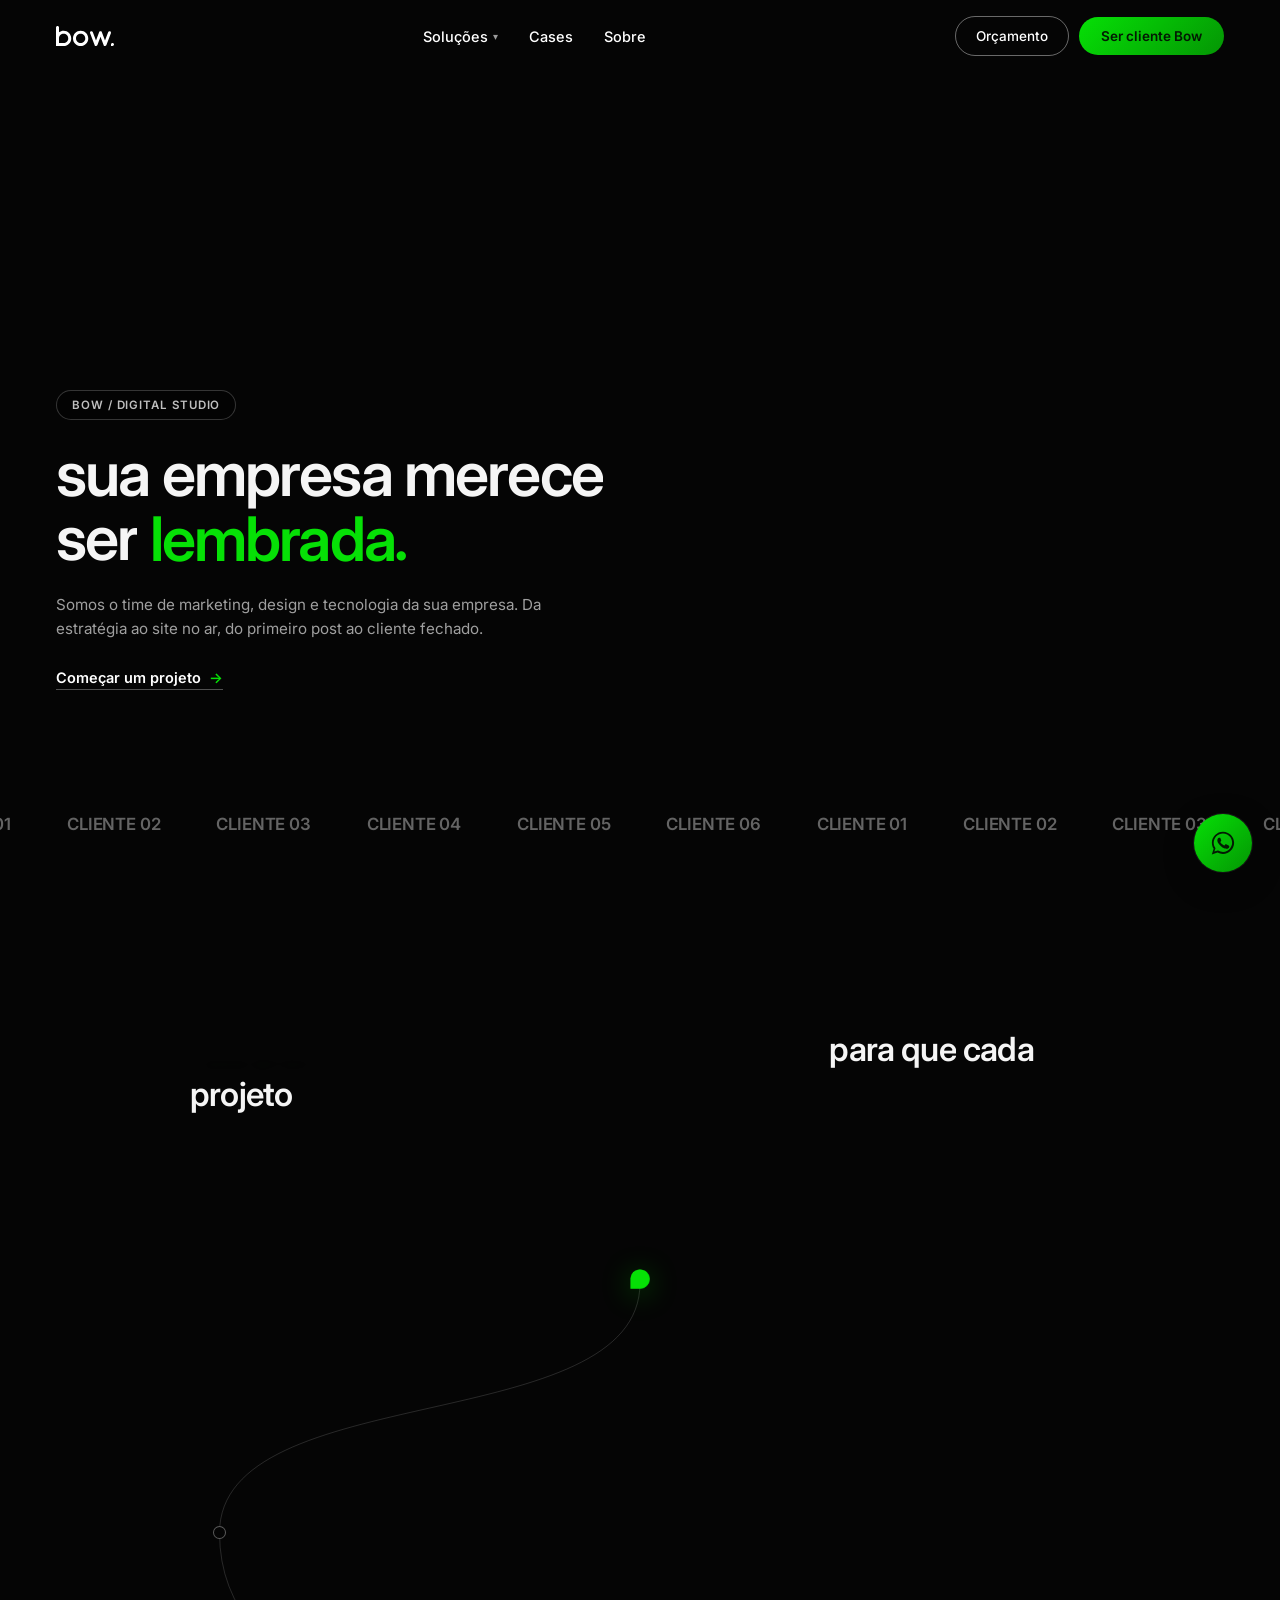
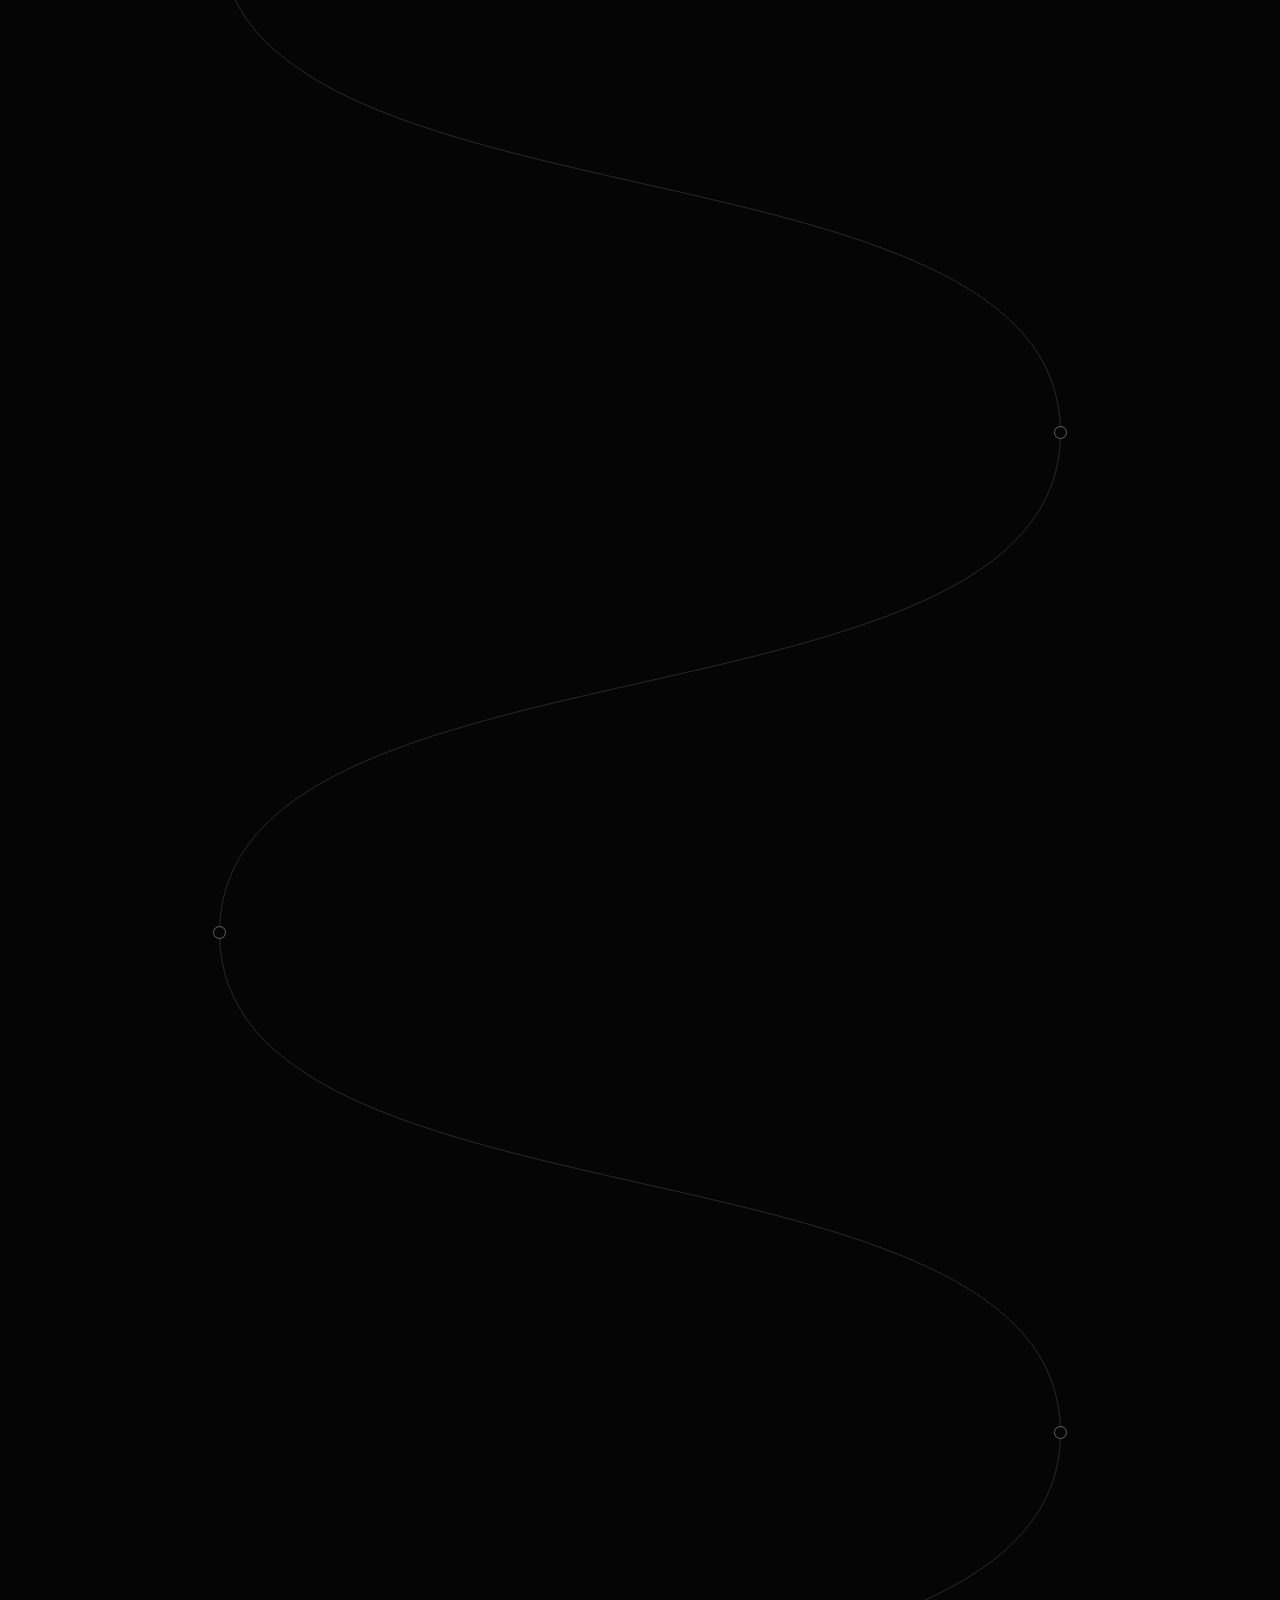
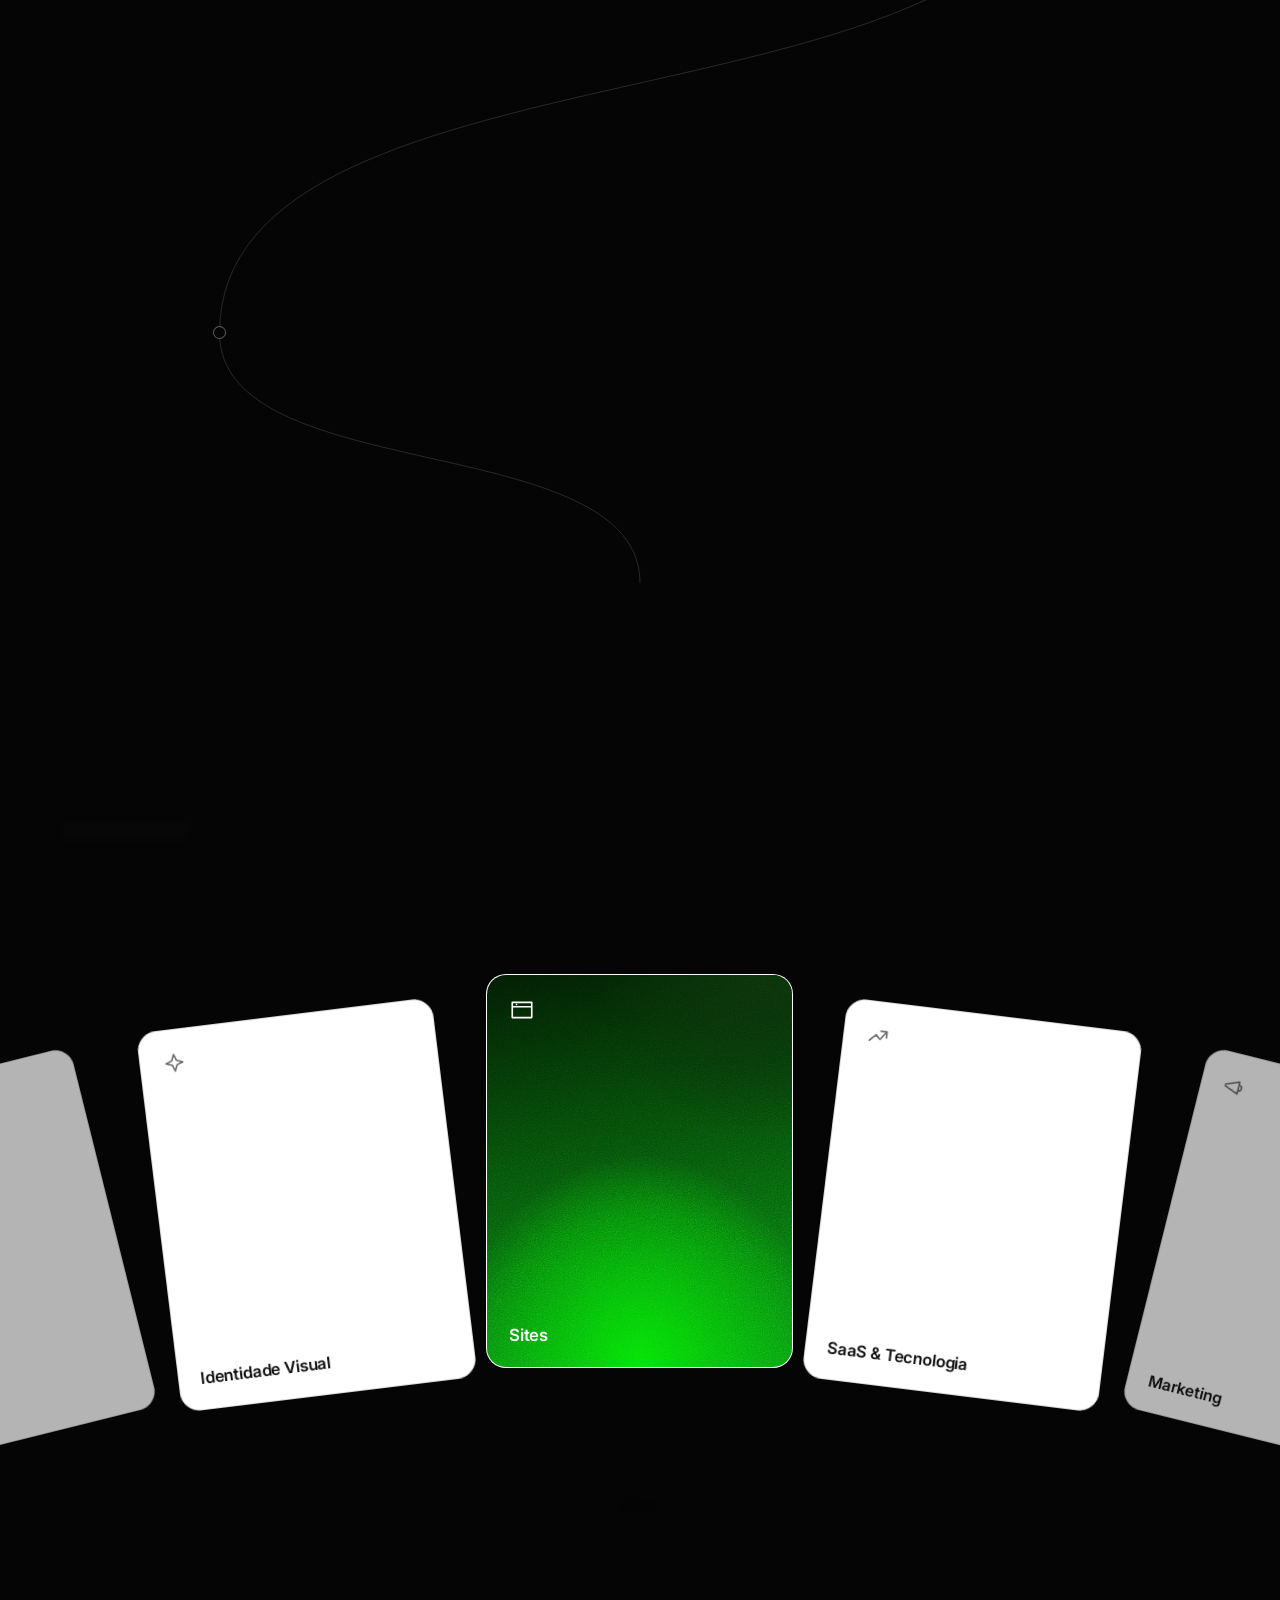
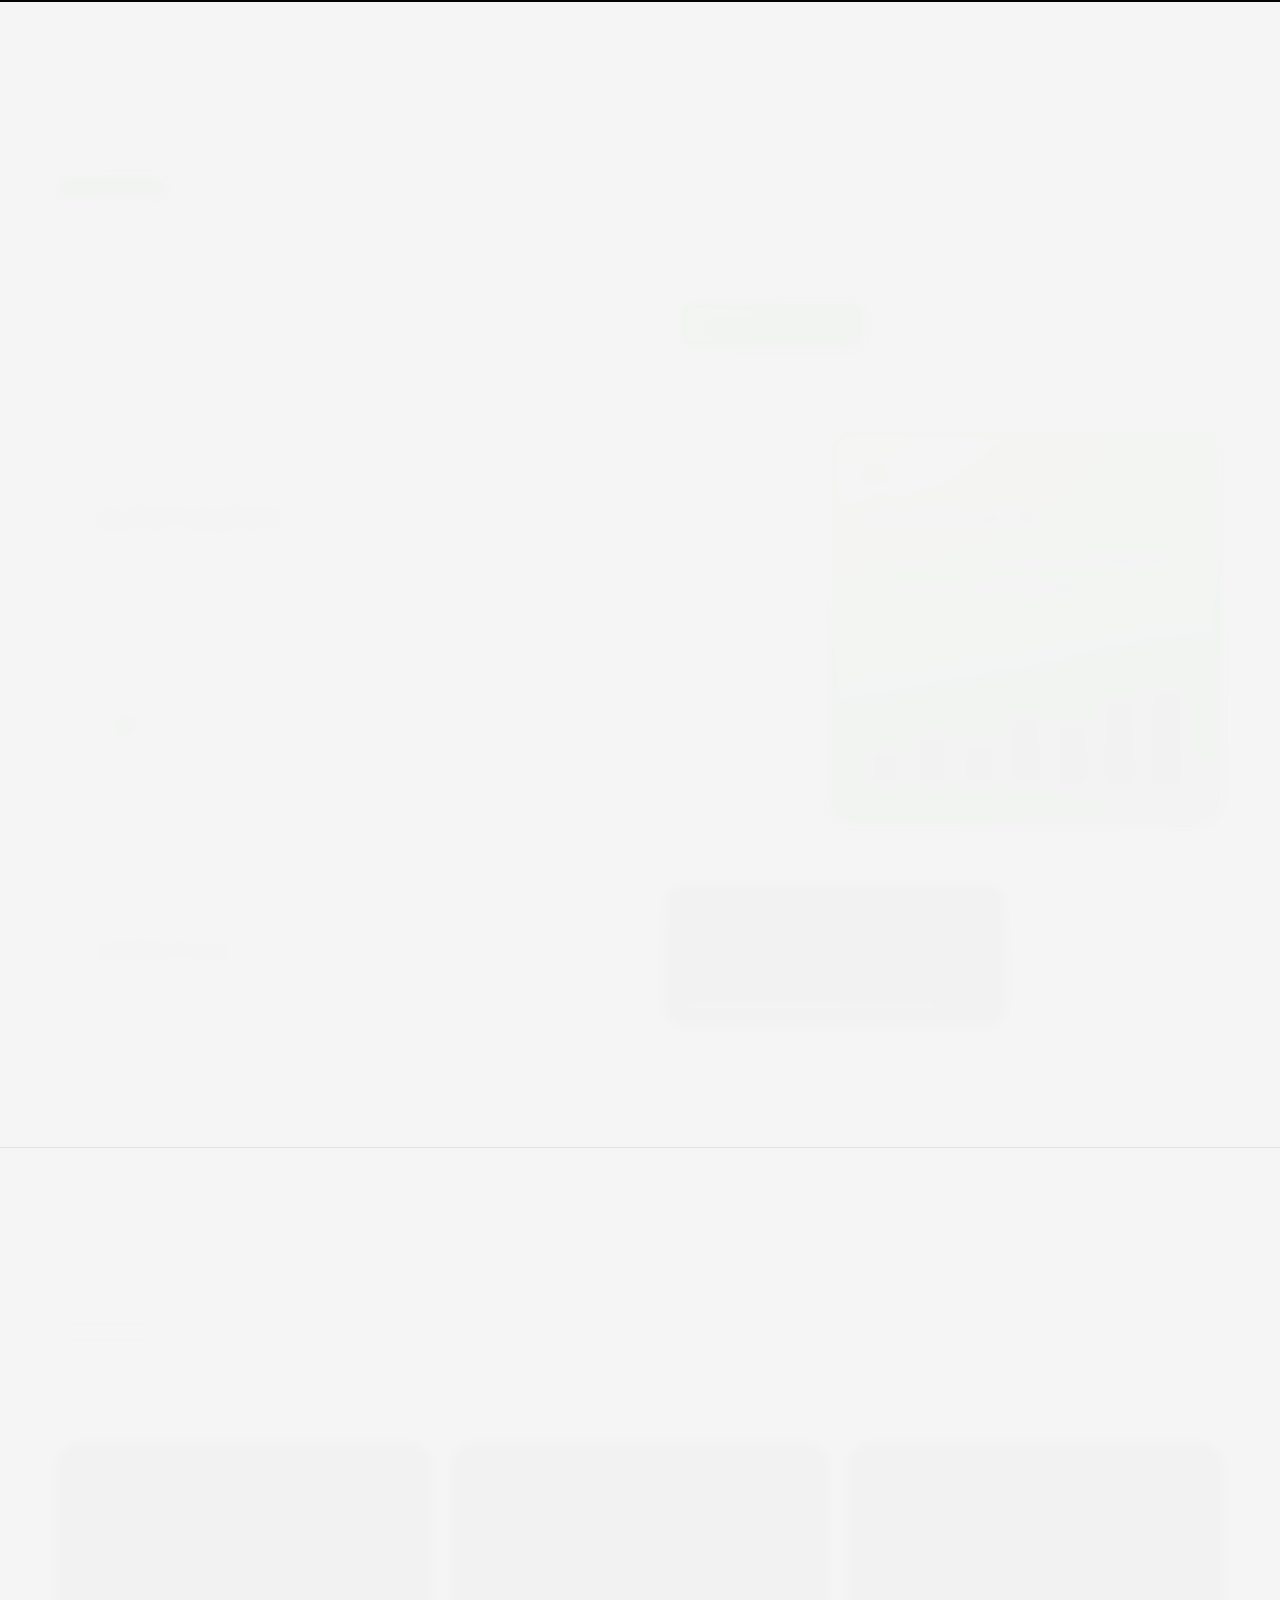
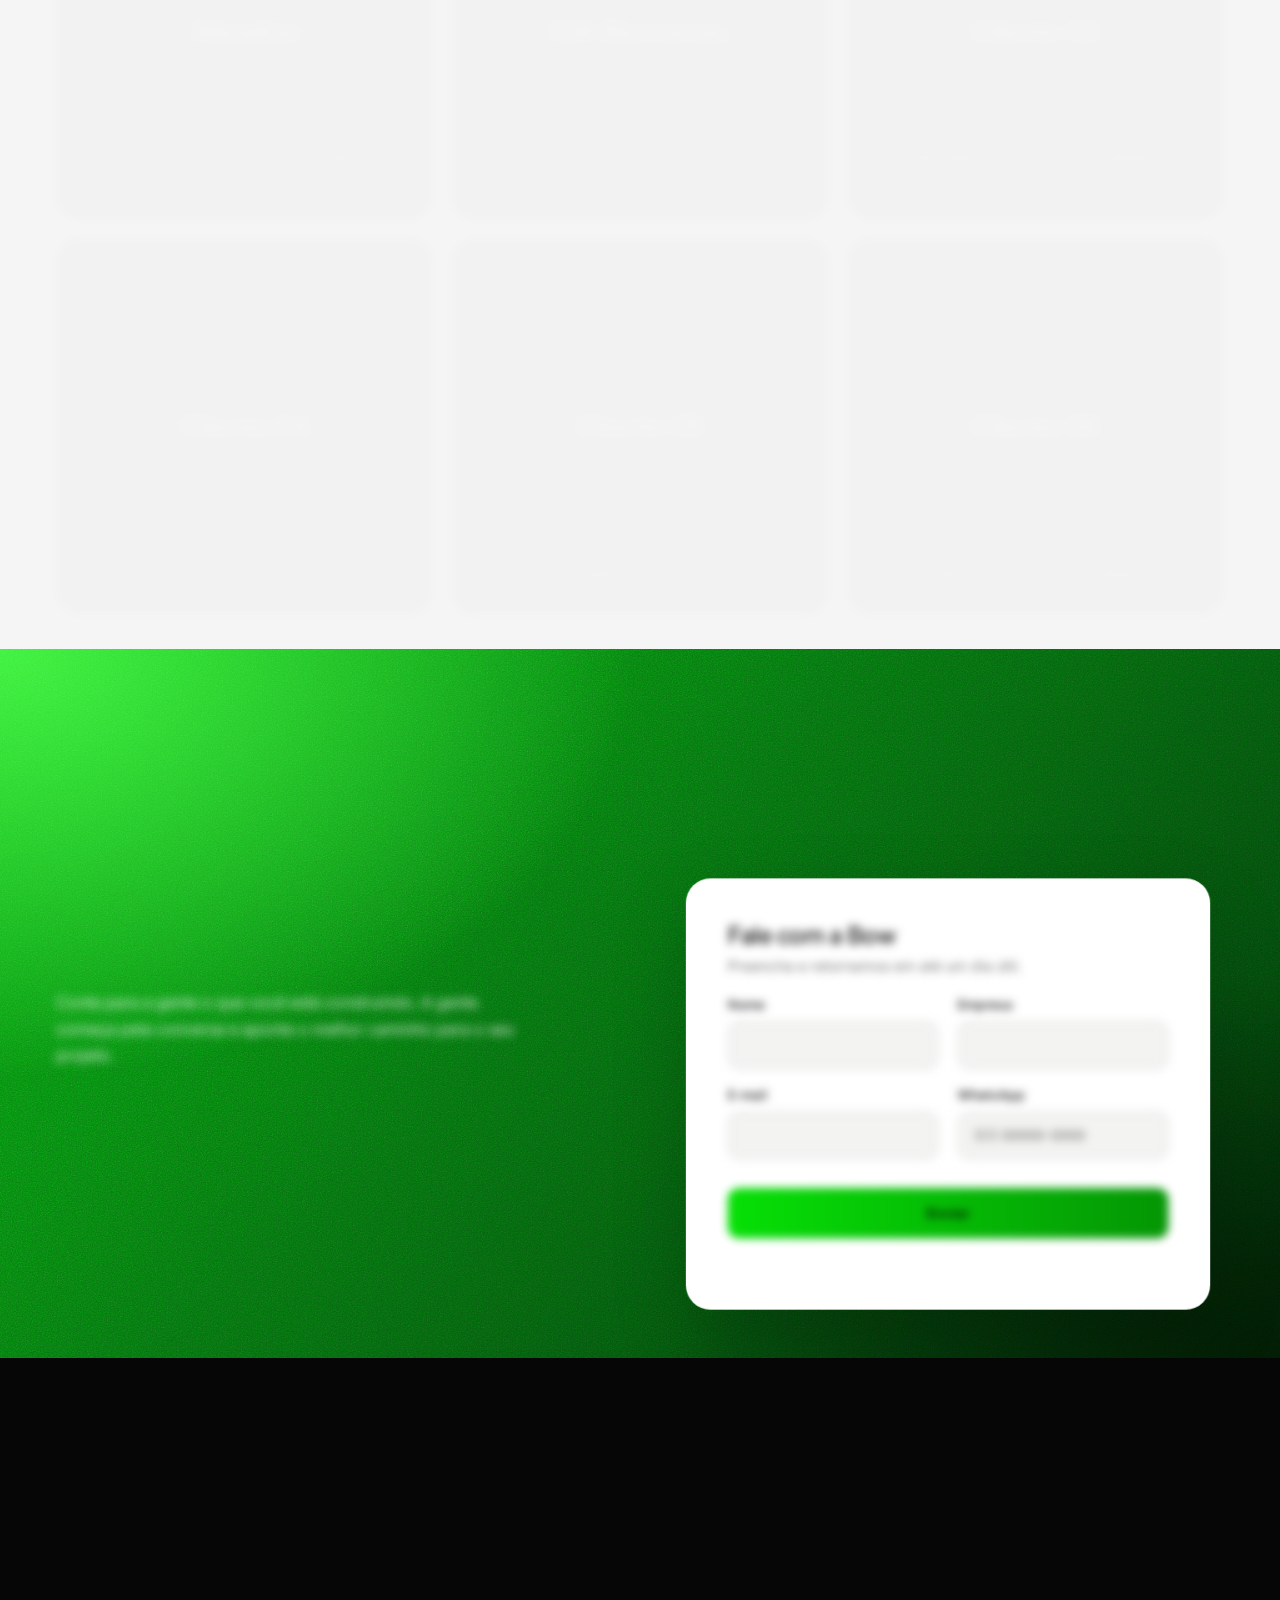
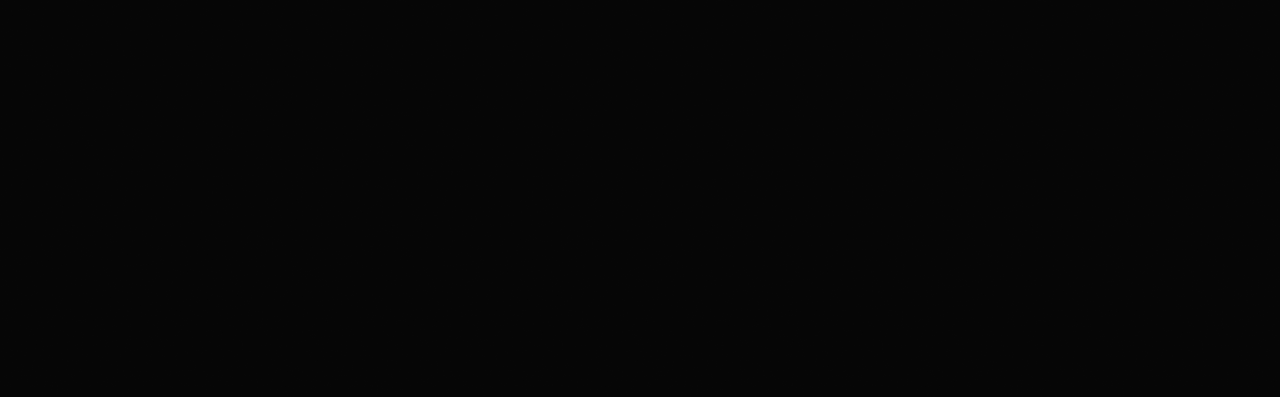
==== commit a5dae05e: "New Home headline with rotating word "Sua empresa merece ser vista / lembrada / desejada / escolhida" ====
--- a/index.html
+++ b/index.html
@@ -3,13 +3,13 @@
 <head>
 <meta charset="utf-8">
 <meta name="viewport" content="width=device-width, initial-scale=1">
-<title>Bow — Marca, digital e tecnologia</title>
-<meta name="description" content="Bow: marca, digital e tecnologia no mesmo lugar. Social media, identidade visual, sites, SaaS e marketing.">
+<title>Bow — Sua empresa merece ser escolhida</title>
+<meta name="description" content="Bow: o time de marketing, design e tecnologia da sua empresa. Social media, identidade visual, sites, sistemas e marketing para empresas serem vistas, lembradas e escolhidas.">
 <link rel="icon" type="image/png" href="assets/mark-bow.png">
 <link rel="preconnect" href="https://fonts.googleapis.com">
 <link rel="preconnect" href="https://fonts.gstatic.com" crossorigin>
 <link rel="stylesheet" href="https://fonts.googleapis.com/css2?family=Inter:wght@400;500;600;700&display=swap">
-<link rel="stylesheet" href="css/style.css?v=2026092402">
+<link rel="stylesheet" href="css/style.css?v=2026092403">
 <!-- Botão flutuante do WhatsApp: estilo aqui no HTML para ele ficar sempre no canto,
      mesmo se o navegador ainda estiver com uma versão antiga do style.css. -->
 <style>
@@ -23,13 +23,13 @@
 .wa-float.is-away { opacity: 0 !important; transform: translateY(16px) scale(.8); pointer-events: none; }
 @media (max-width: 720px) { .wa-float { width: 54px; height: 54px; } }
 </style>
-<script src="vendor/gsap.min.js?v=2026092402" defer></script>
-<script src="vendor/ScrollTrigger.min.js?v=2026092402" defer></script>
-<script src="vendor/lenis.min.js?v=2026092402" defer></script>
-<script src="js/data.js?v=2026092402" defer></script>
-<script src="js/templates.js?v=2026092402" defer></script>
-<script src="js/motion.js?v=2026092402" defer></script>
-<script src="js/app.js?v=2026092402" defer></script>
+<script src="vendor/gsap.min.js?v=2026092403" defer></script>
+<script src="vendor/ScrollTrigger.min.js?v=2026092403" defer></script>
+<script src="vendor/lenis.min.js?v=2026092403" defer></script>
+<script src="js/data.js?v=2026092403" defer></script>
+<script src="js/templates.js?v=2026092403" defer></script>
+<script src="js/motion.js?v=2026092403" defer></script>
+<script src="js/app.js?v=2026092403" defer></script>
 </head>
 <body>
 <div id="root">
--- a/css/style.css
+++ b/css/style.css
@@ -100,6 +100,8 @@
 .home-hero-content { position: relative; z-index: 2; width: 100%; max-width: 1320px; margin: 0 auto; display: flex; flex-direction: column; gap: 22px; }
 .hero-tag { align-self: flex-start; padding: 7px 15px; border-radius: 999px; border: 1px solid rgba(255, 255, 255, .2); background: rgba(0, 0, 0, .3); font-size: 11.5px; font-weight: 600; letter-spacing: .08em; text-transform: uppercase; color: rgba(255, 255, 255, .75); }
 .home-hero h1 { margin: 0; font-weight: 600; font-size: clamp(2.1rem, 4.8vw, 4.3rem); line-height: 1.05; letter-spacing: -.03em; max-width: 16ch; }
+.rotator { display: inline-block; position: relative; overflow: hidden; vertical-align: top; padding-bottom: .14em; margin-bottom: -.14em; white-space: nowrap; }
+.rotator .rw { display: inline-block; }
 .hero-sub { margin: 0; font-size: clamp(.95rem, 1.1vw, 1.05rem); line-height: 1.6; color: rgba(255, 255, 255, .62); max-width: 50ch; }
 .hero-link { align-self: flex-start; margin-top: 6px; display: inline-flex; align-items: center; gap: 8px; font-size: 14.5px; font-weight: 600; color: #fff; border-bottom: 1px solid rgba(255, 255, 255, .3); padding-bottom: 3px; transition: border-color .2s; }
 .hero-link:hover { color: #fff; border-color: var(--green); }
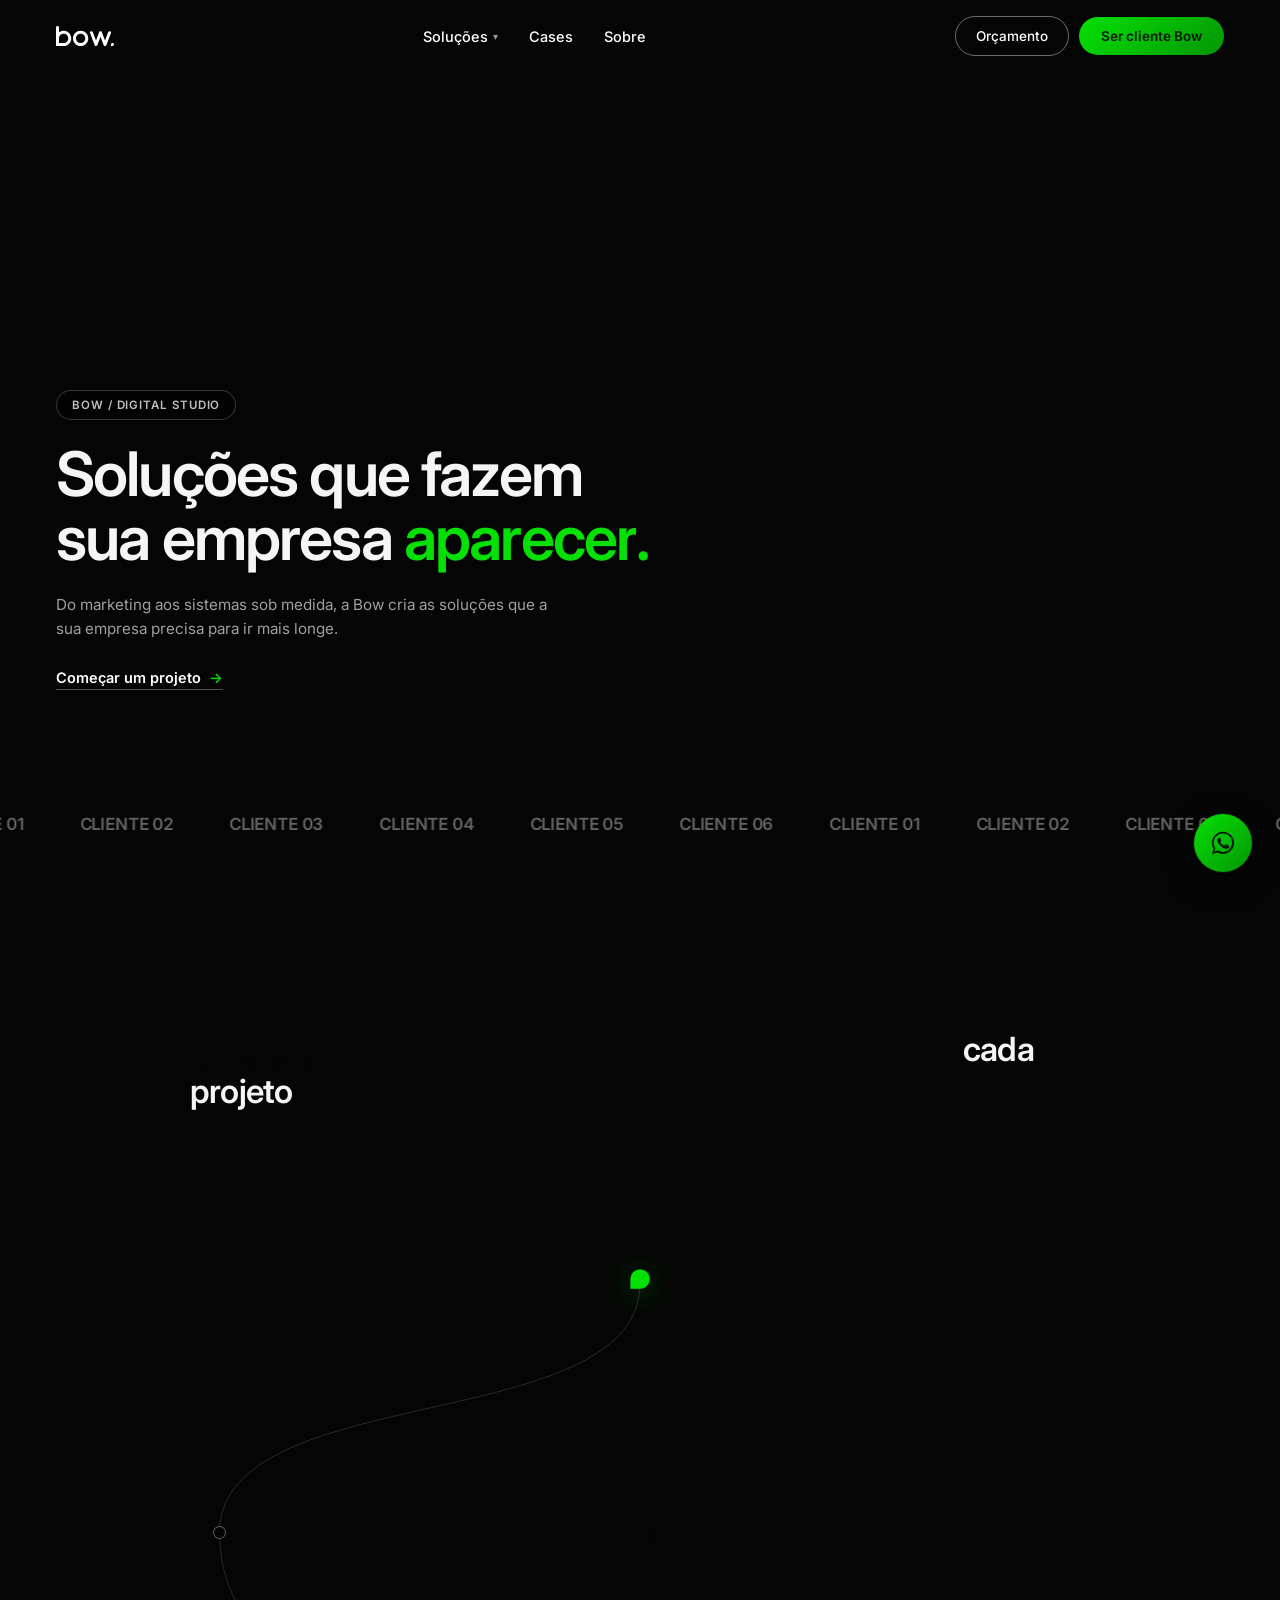
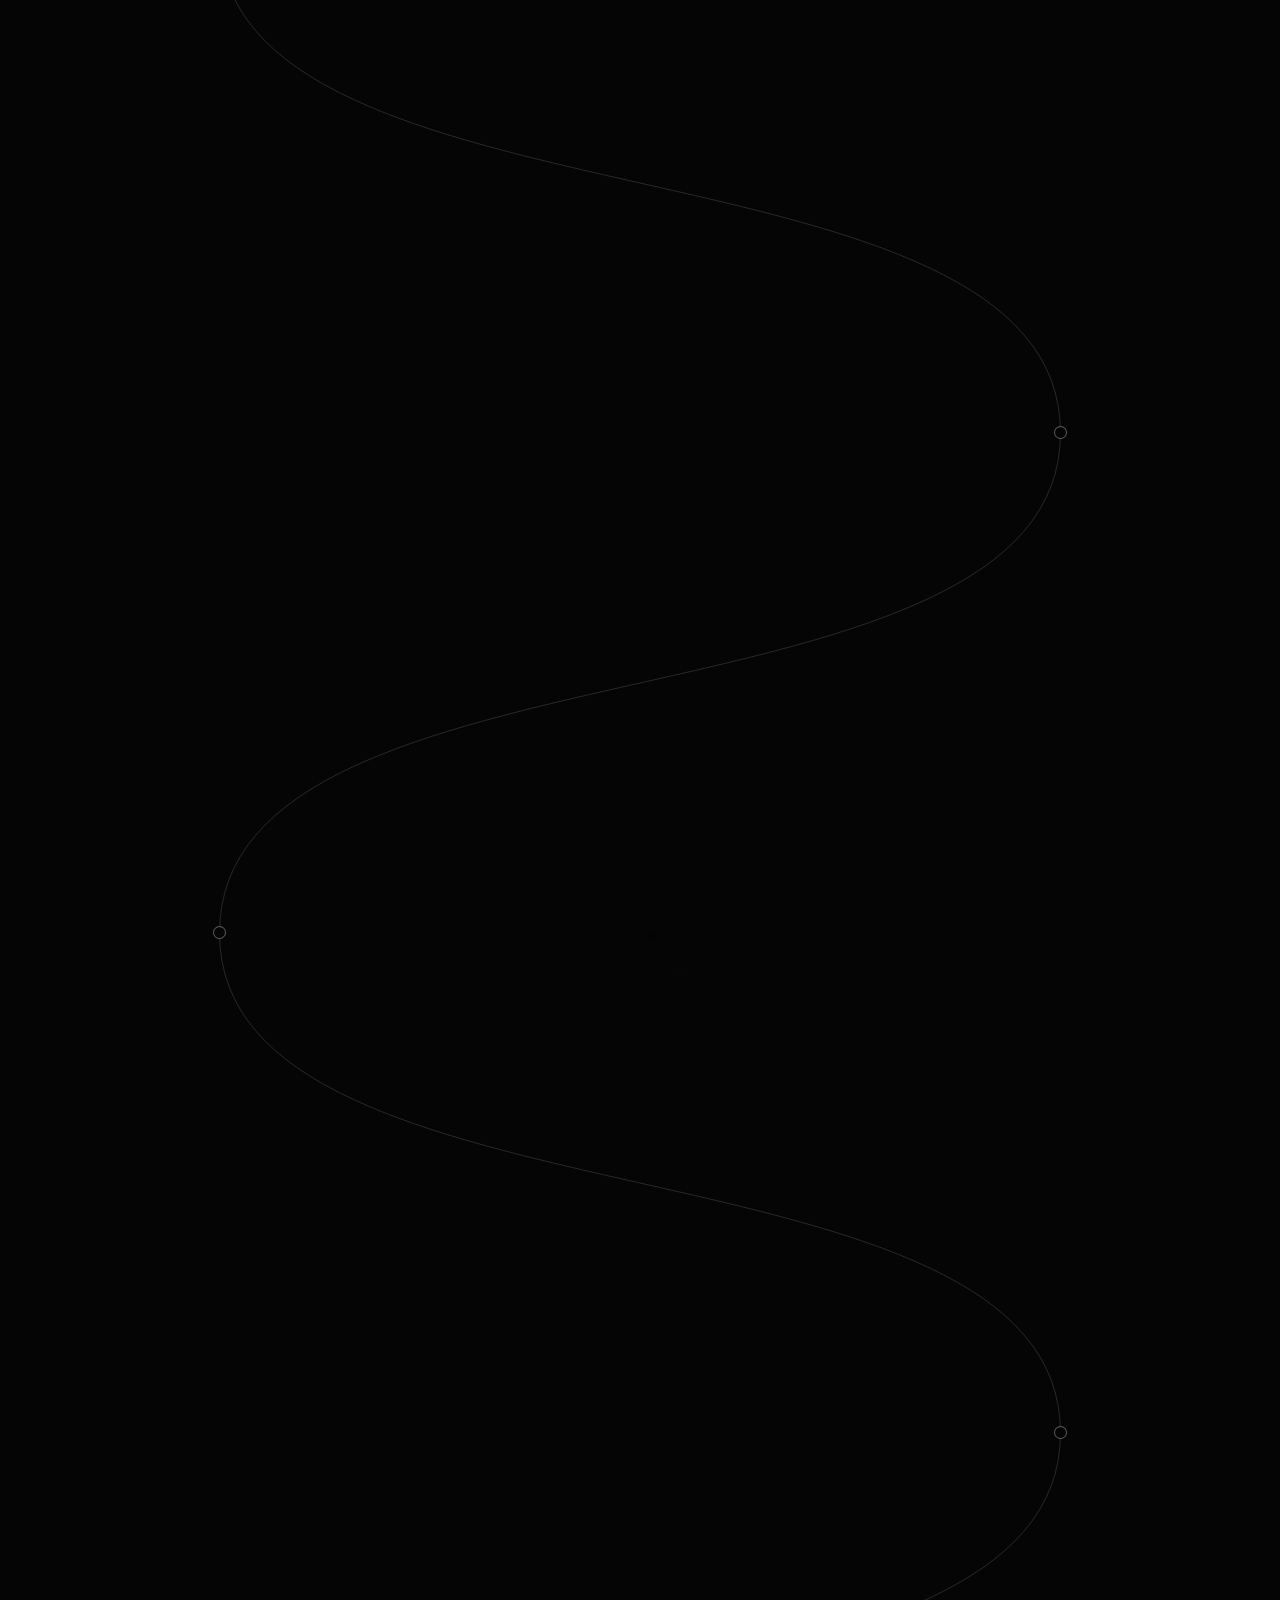
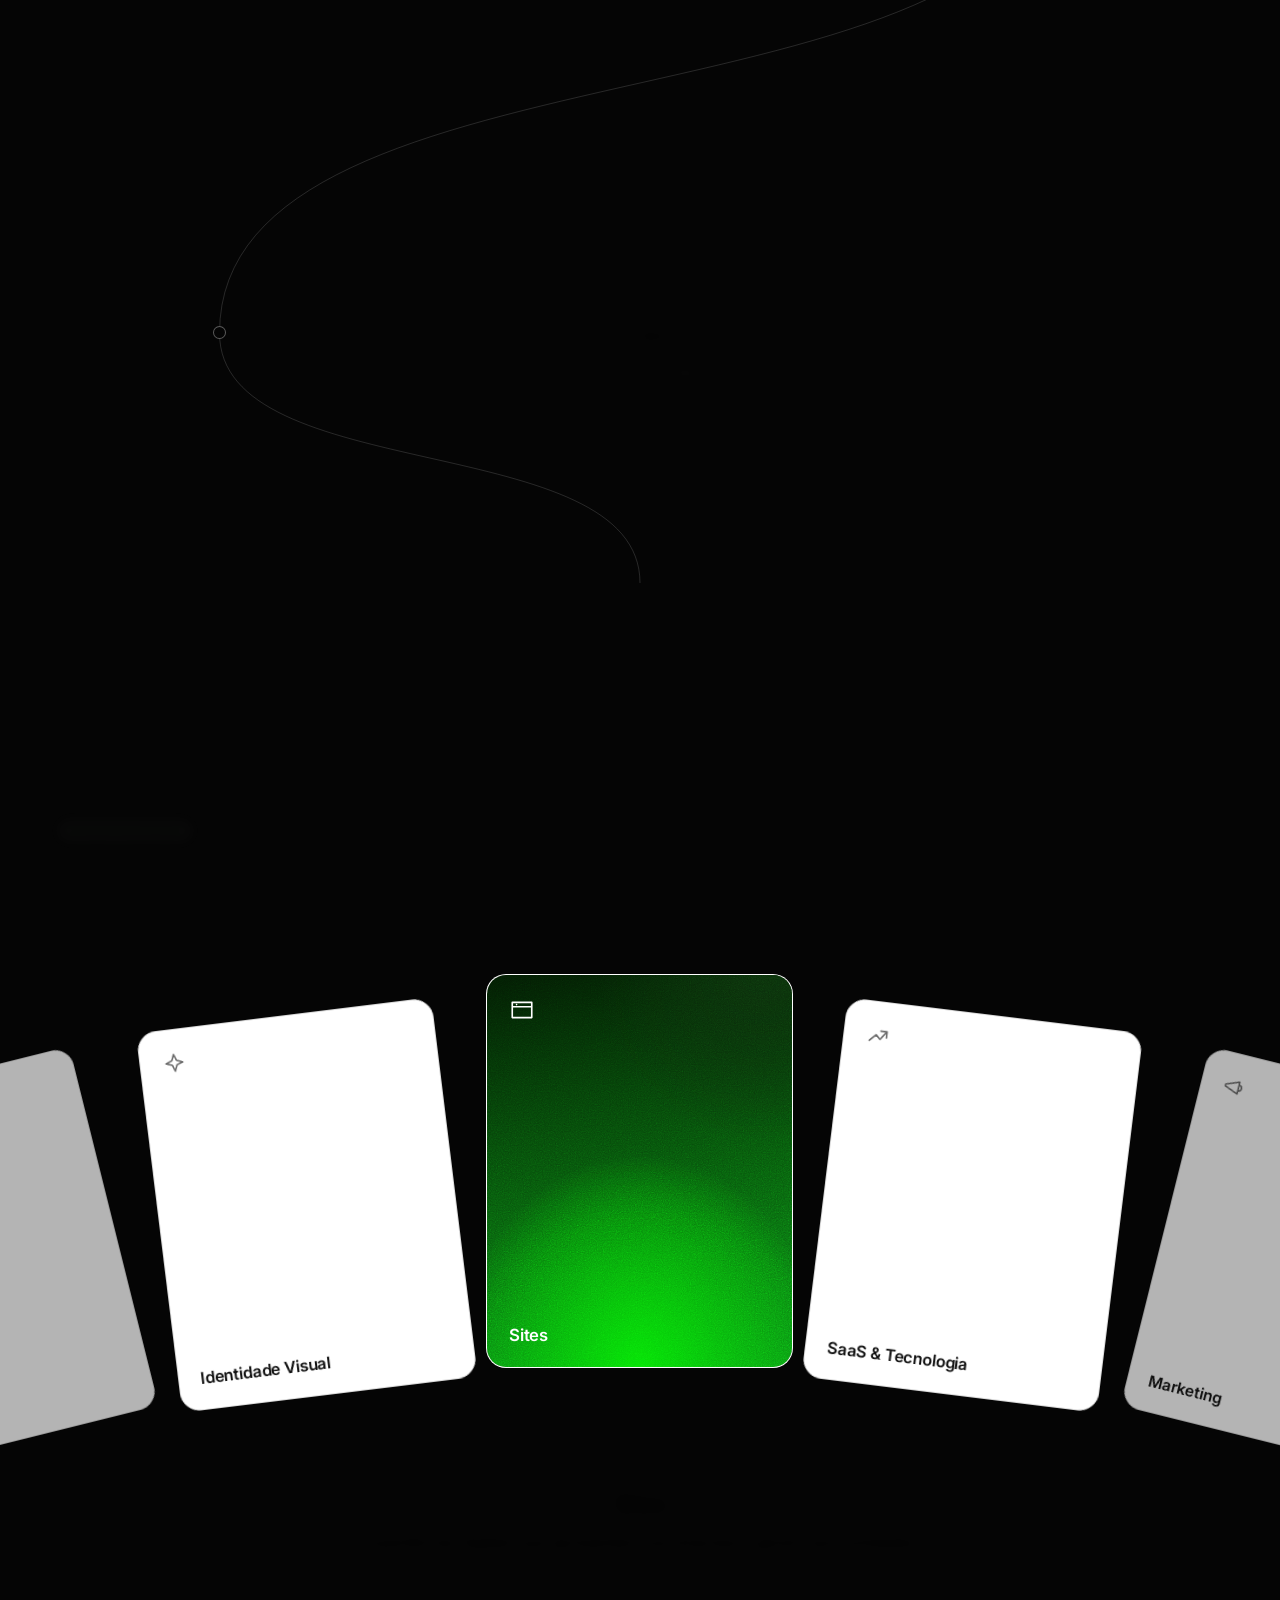
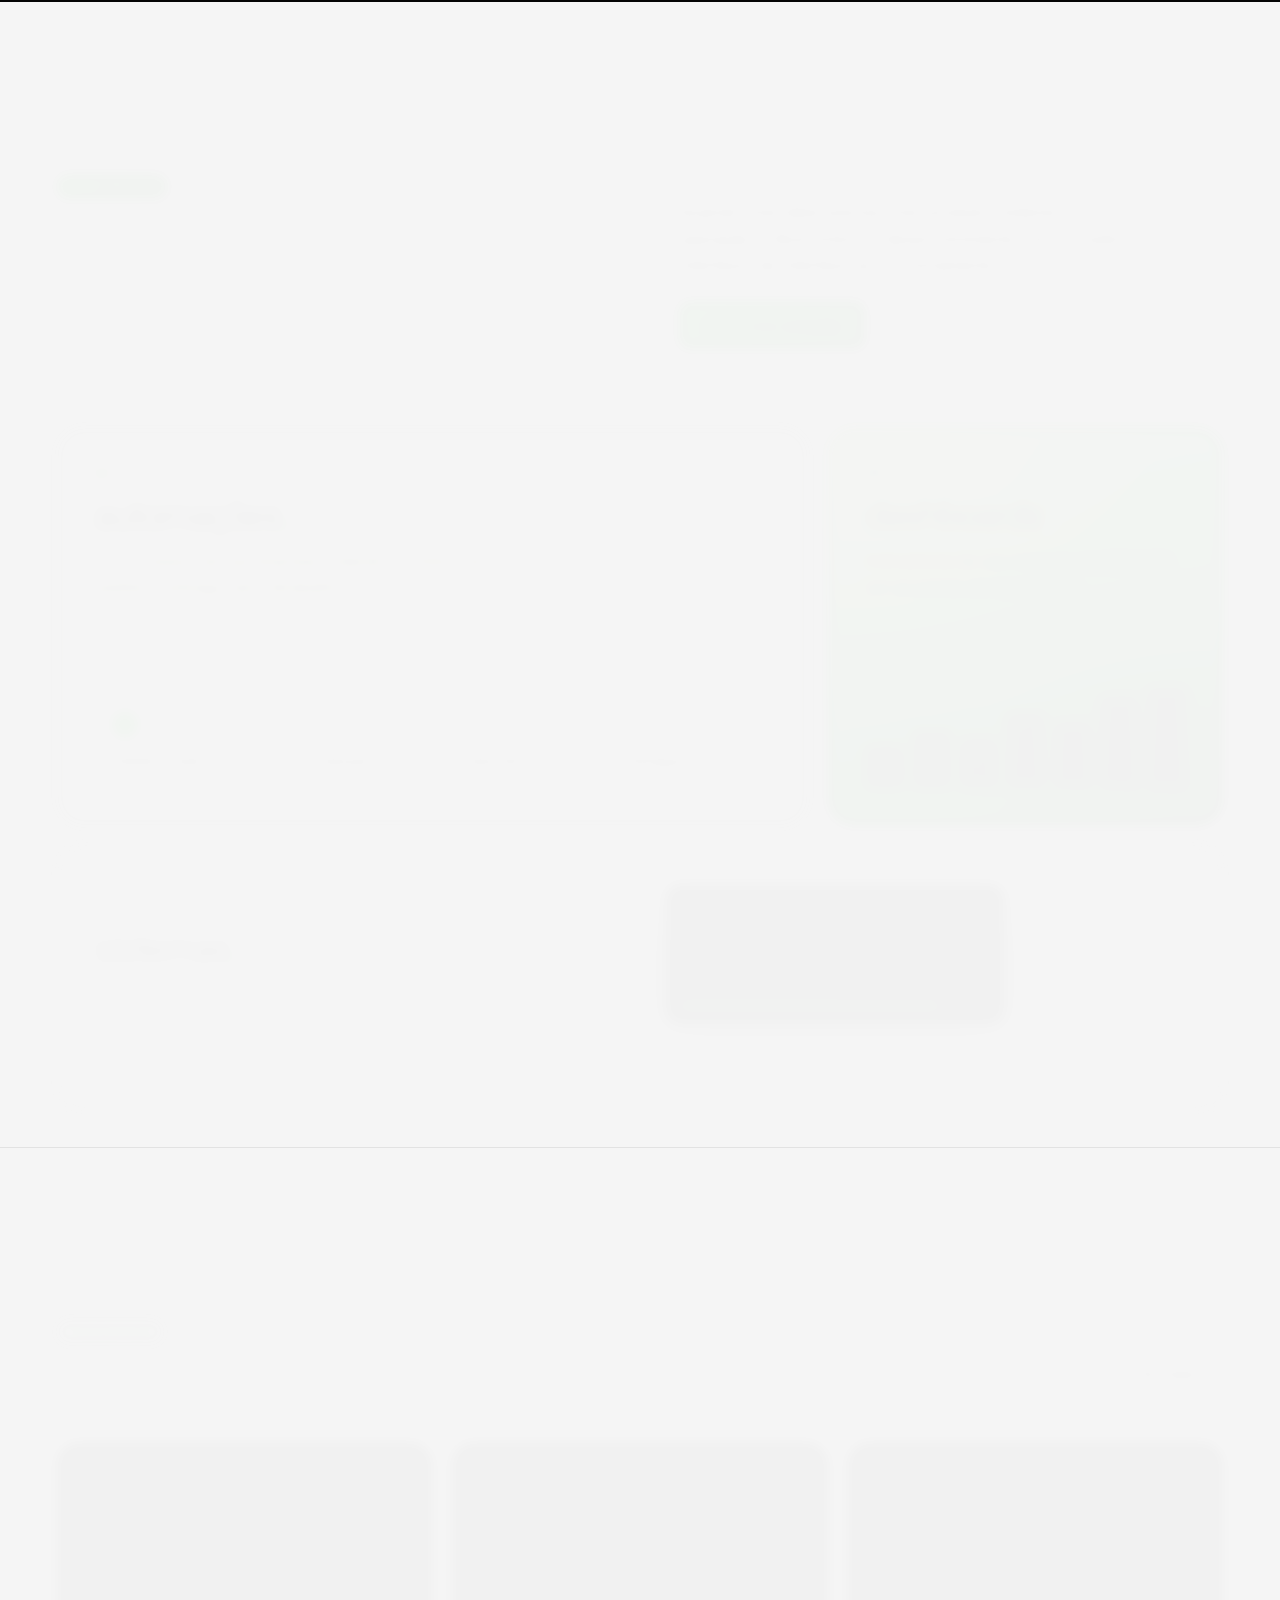
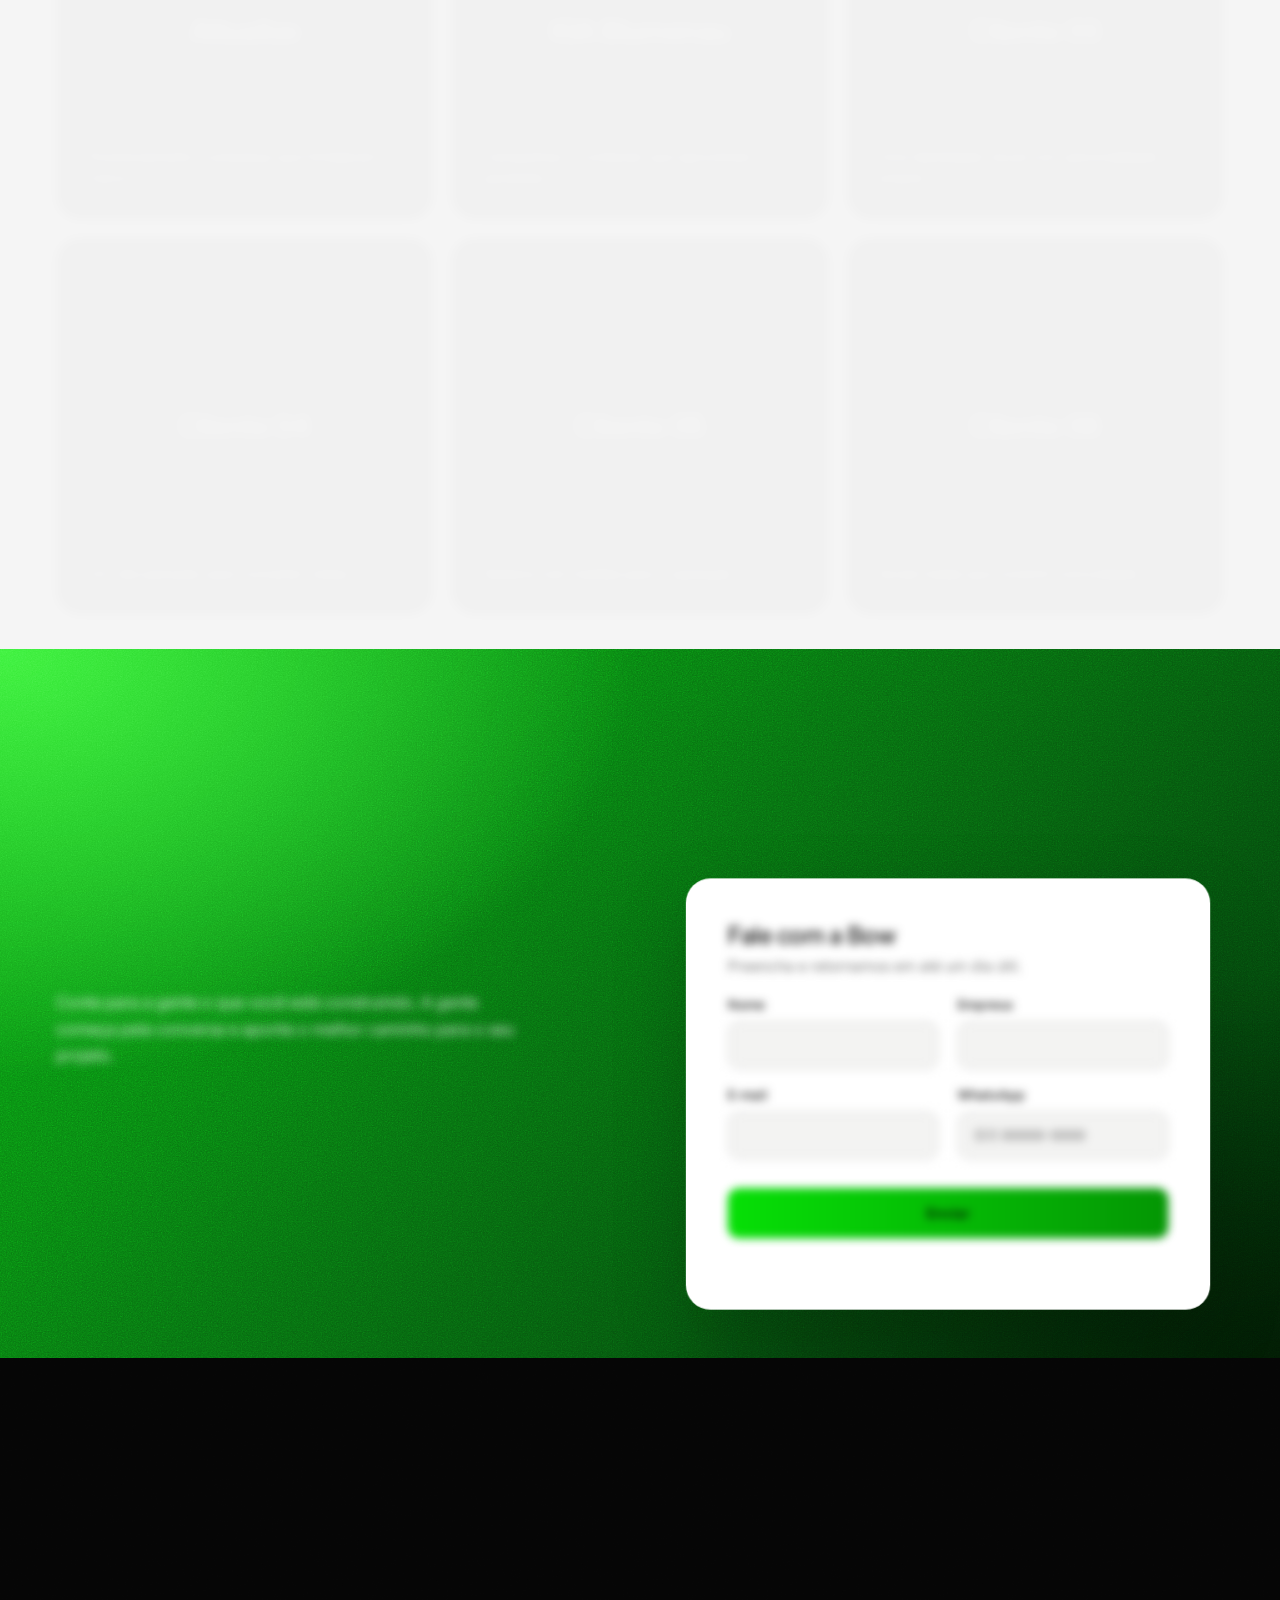
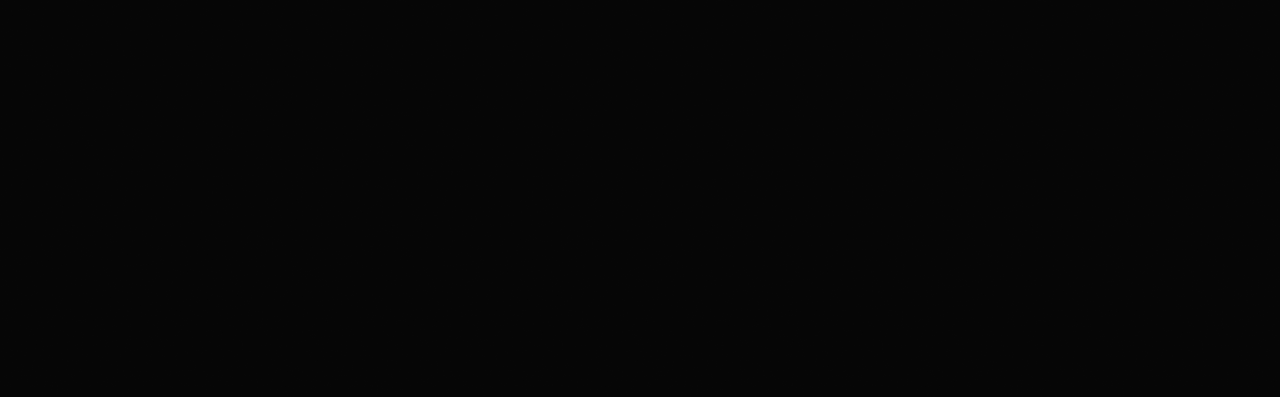
==== commit 01895318: "Home headline: solutions that make the company appear, sell, work and grow Sentence case (no lowerca" ====
--- a/index.html
+++ b/index.html
@@ -3,13 +3,13 @@
 <head>
 <meta charset="utf-8">
 <meta name="viewport" content="width=device-width, initial-scale=1">
-<title>Bow — Sua empresa merece ser escolhida</title>
-<meta name="description" content="Bow: o time de marketing, design e tecnologia da sua empresa. Social media, identidade visual, sites, sistemas e marketing para empresas serem vistas, lembradas e escolhidas.">
+<title>Bow — Soluções que fazem sua empresa crescer</title>
+<meta name="description" content="Bow: soluções que fazem sua empresa aparecer, vender, funcionar e crescer. Social media, identidade visual, sites, sistemas sob medida e marketing.">
 <link rel="icon" type="image/png" href="assets/mark-bow.png">
 <link rel="preconnect" href="https://fonts.googleapis.com">
 <link rel="preconnect" href="https://fonts.gstatic.com" crossorigin>
 <link rel="stylesheet" href="https://fonts.googleapis.com/css2?family=Inter:wght@400;500;600;700&display=swap">
-<link rel="stylesheet" href="css/style.css?v=2026092403">
+<link rel="stylesheet" href="css/style.css?v=2026092404">
 <!-- Botão flutuante do WhatsApp: estilo aqui no HTML para ele ficar sempre no canto,
      mesmo se o navegador ainda estiver com uma versão antiga do style.css. -->
 <style>
@@ -23,13 +23,13 @@
 .wa-float.is-away { opacity: 0 !important; transform: translateY(16px) scale(.8); pointer-events: none; }
 @media (max-width: 720px) { .wa-float { width: 54px; height: 54px; } }
 </style>
-<script src="vendor/gsap.min.js?v=2026092403" defer></script>
-<script src="vendor/ScrollTrigger.min.js?v=2026092403" defer></script>
-<script src="vendor/lenis.min.js?v=2026092403" defer></script>
-<script src="js/data.js?v=2026092403" defer></script>
-<script src="js/templates.js?v=2026092403" defer></script>
-<script src="js/motion.js?v=2026092403" defer></script>
-<script src="js/app.js?v=2026092403" defer></script>
+<script src="vendor/gsap.min.js?v=2026092404" defer></script>
+<script src="vendor/ScrollTrigger.min.js?v=2026092404" defer></script>
+<script src="vendor/lenis.min.js?v=2026092404" defer></script>
+<script src="js/data.js?v=2026092404" defer></script>
+<script src="js/templates.js?v=2026092404" defer></script>
+<script src="js/motion.js?v=2026092404" defer></script>
+<script src="js/app.js?v=2026092404" defer></script>
 </head>
 <body>
 <div id="root">
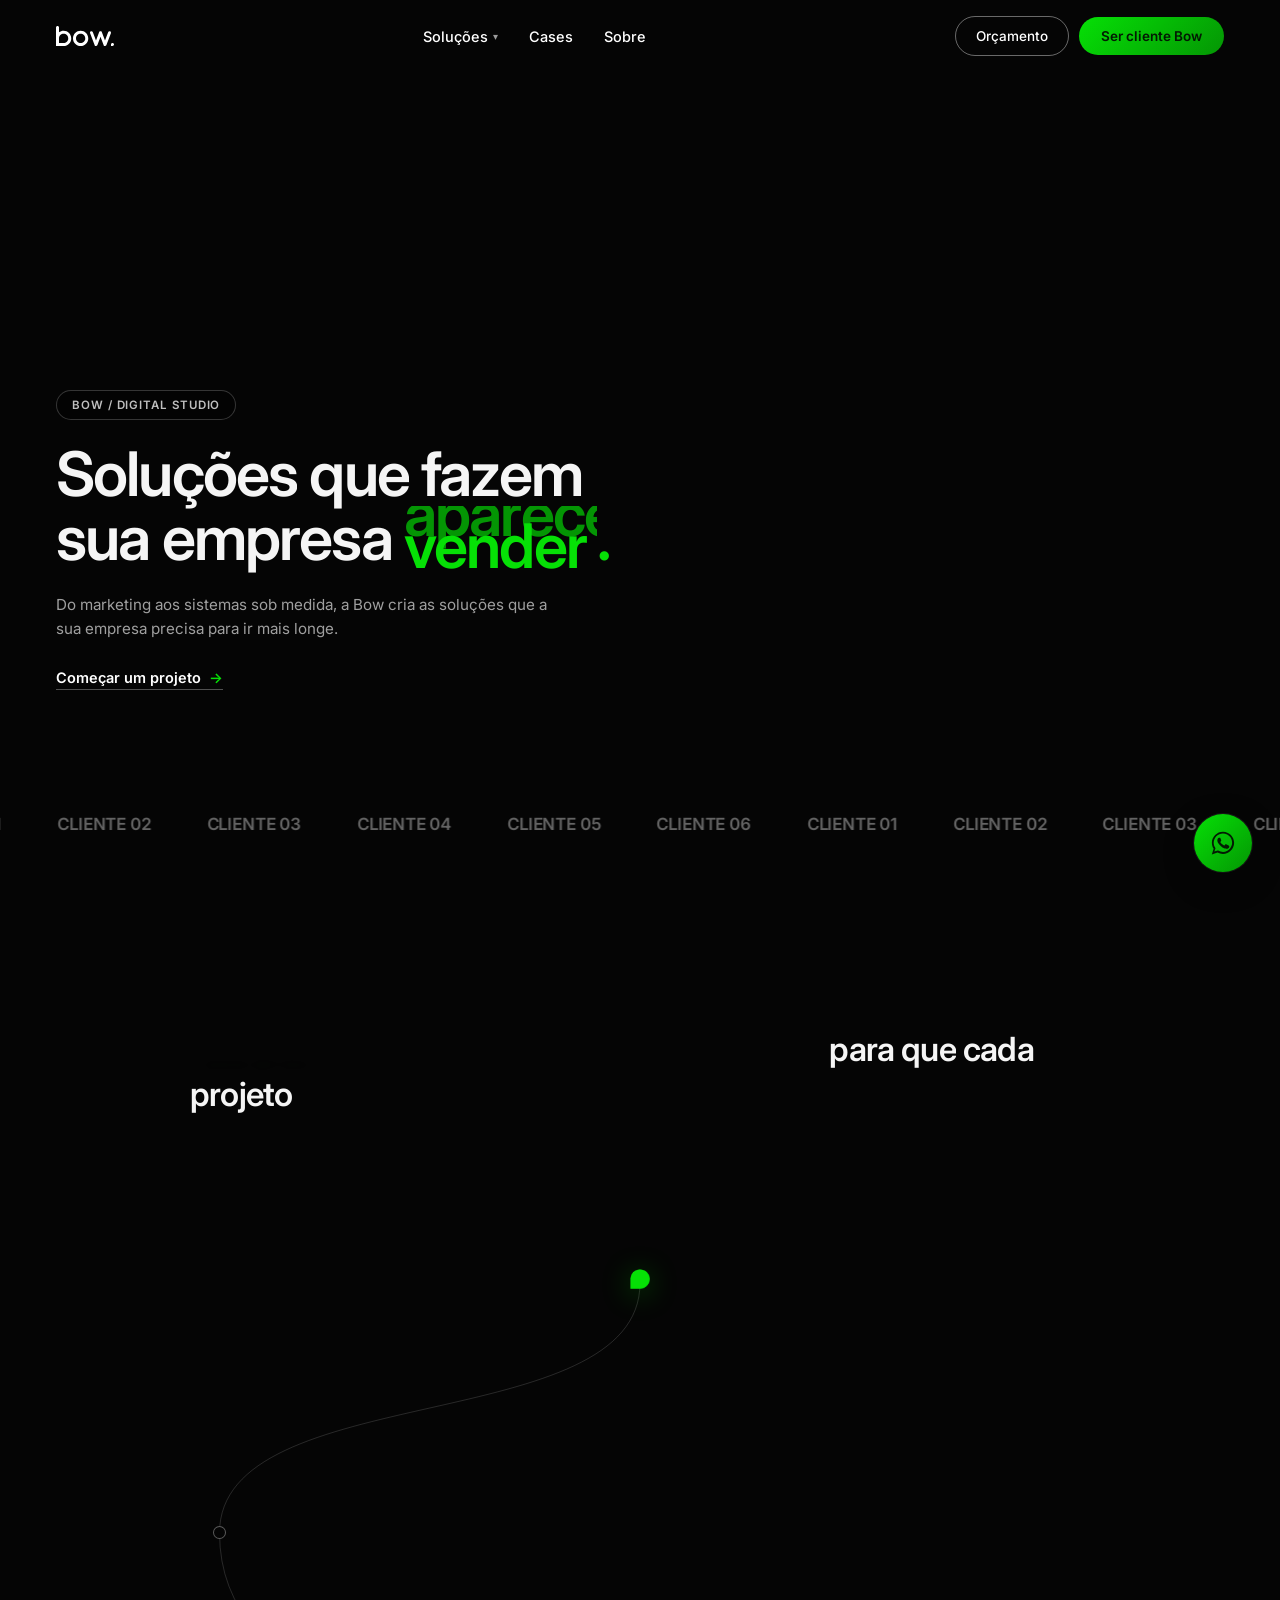
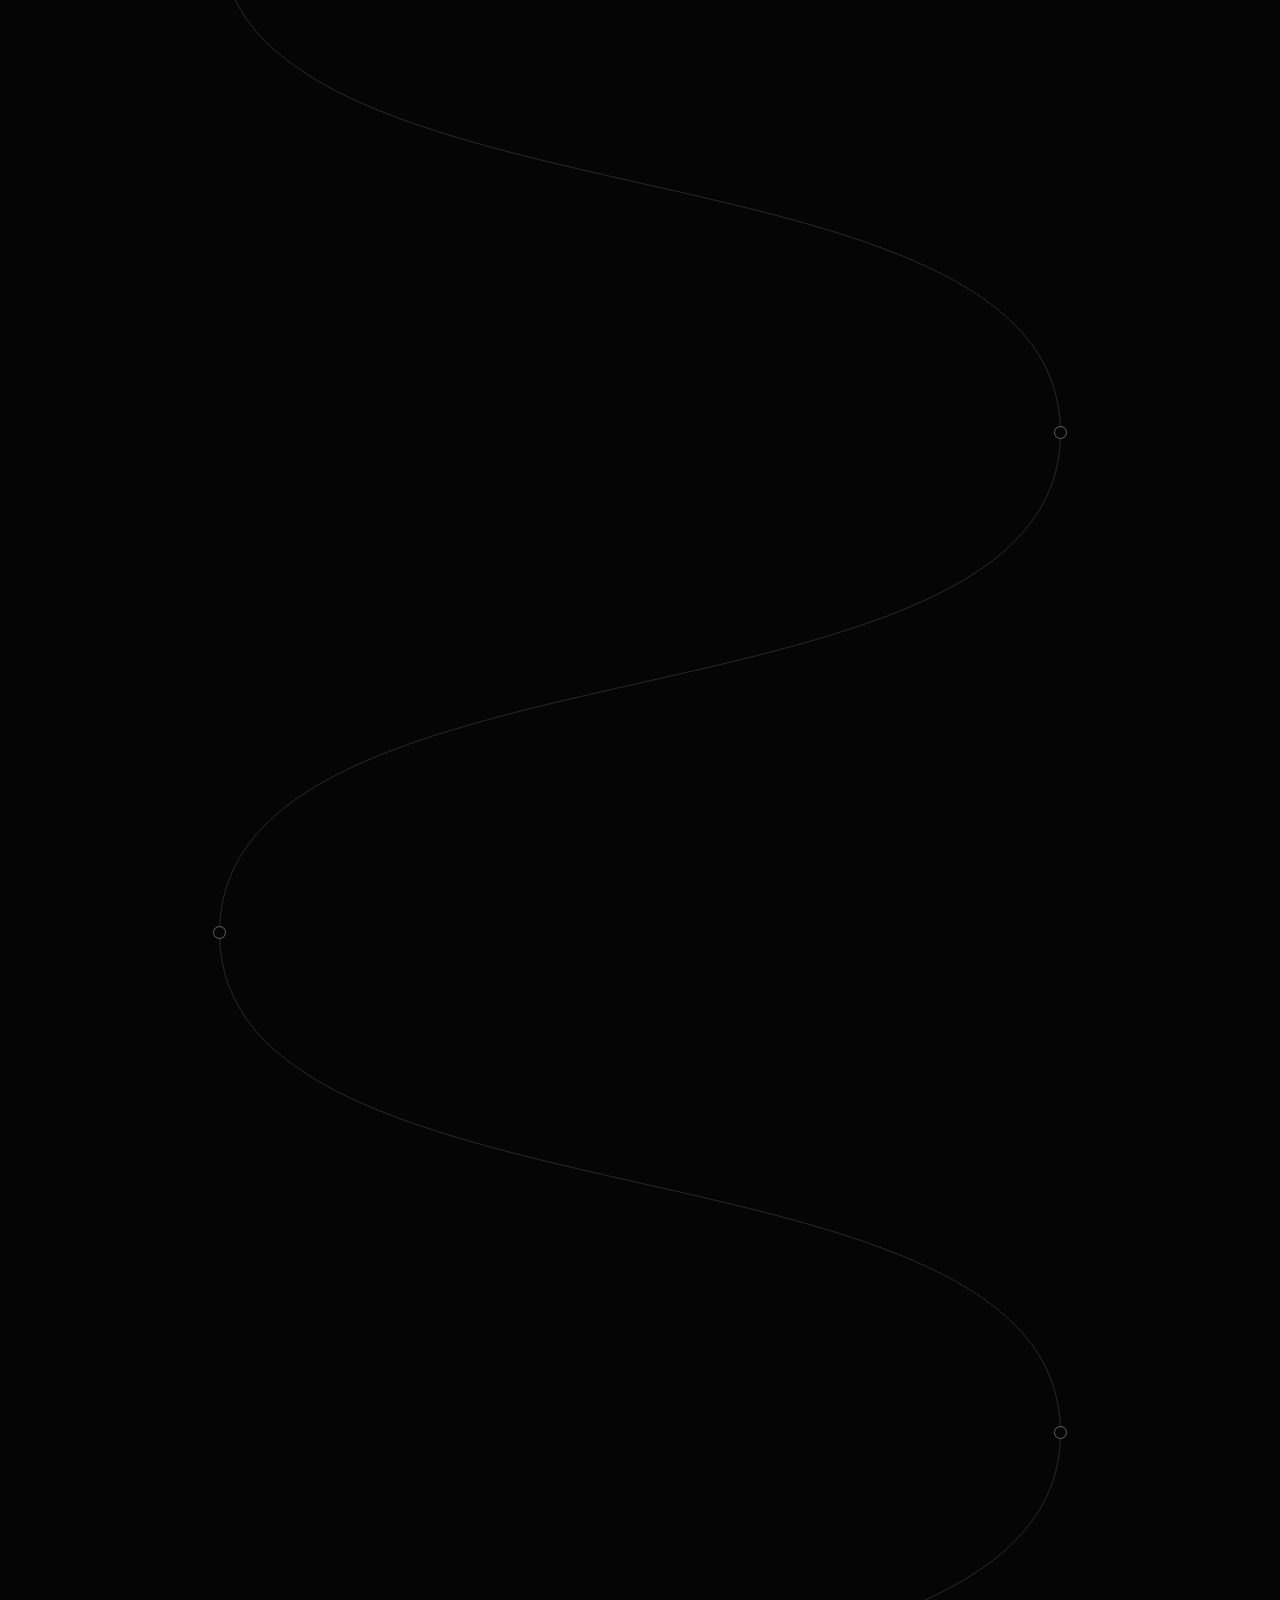
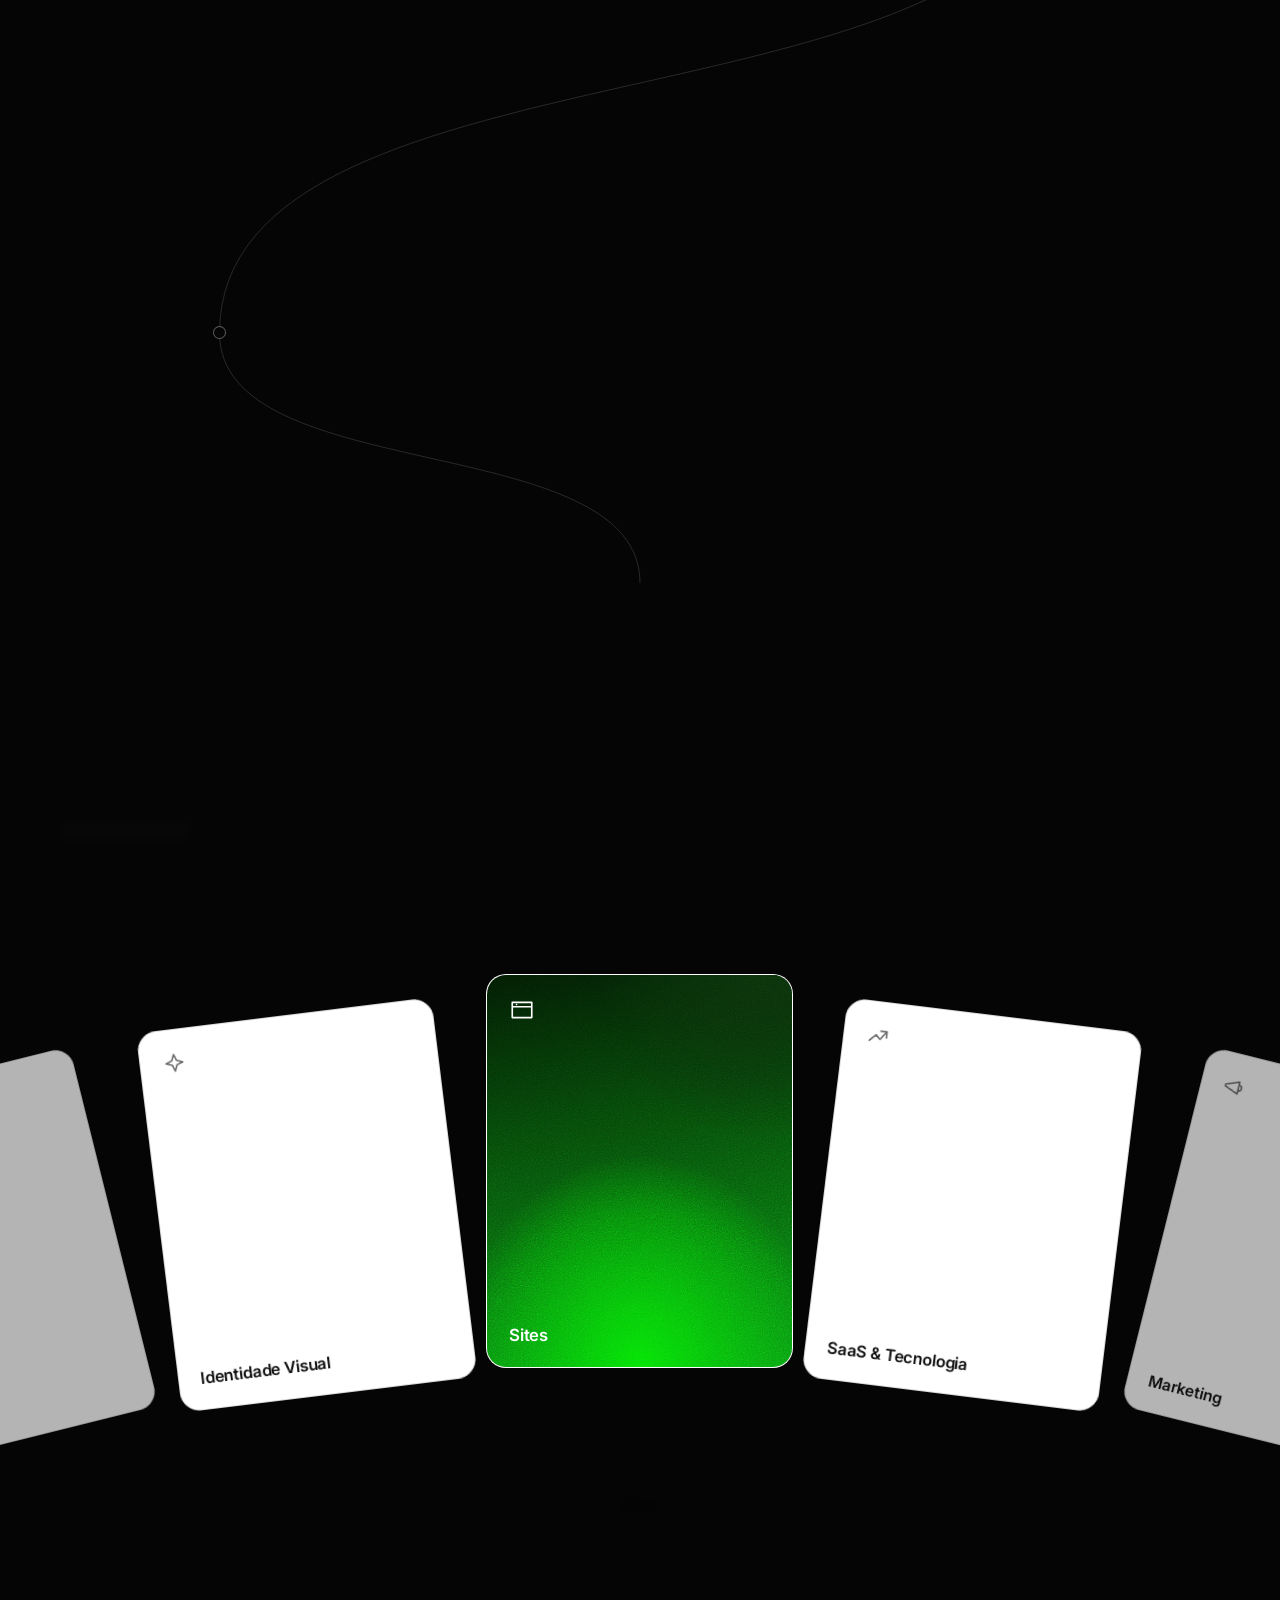
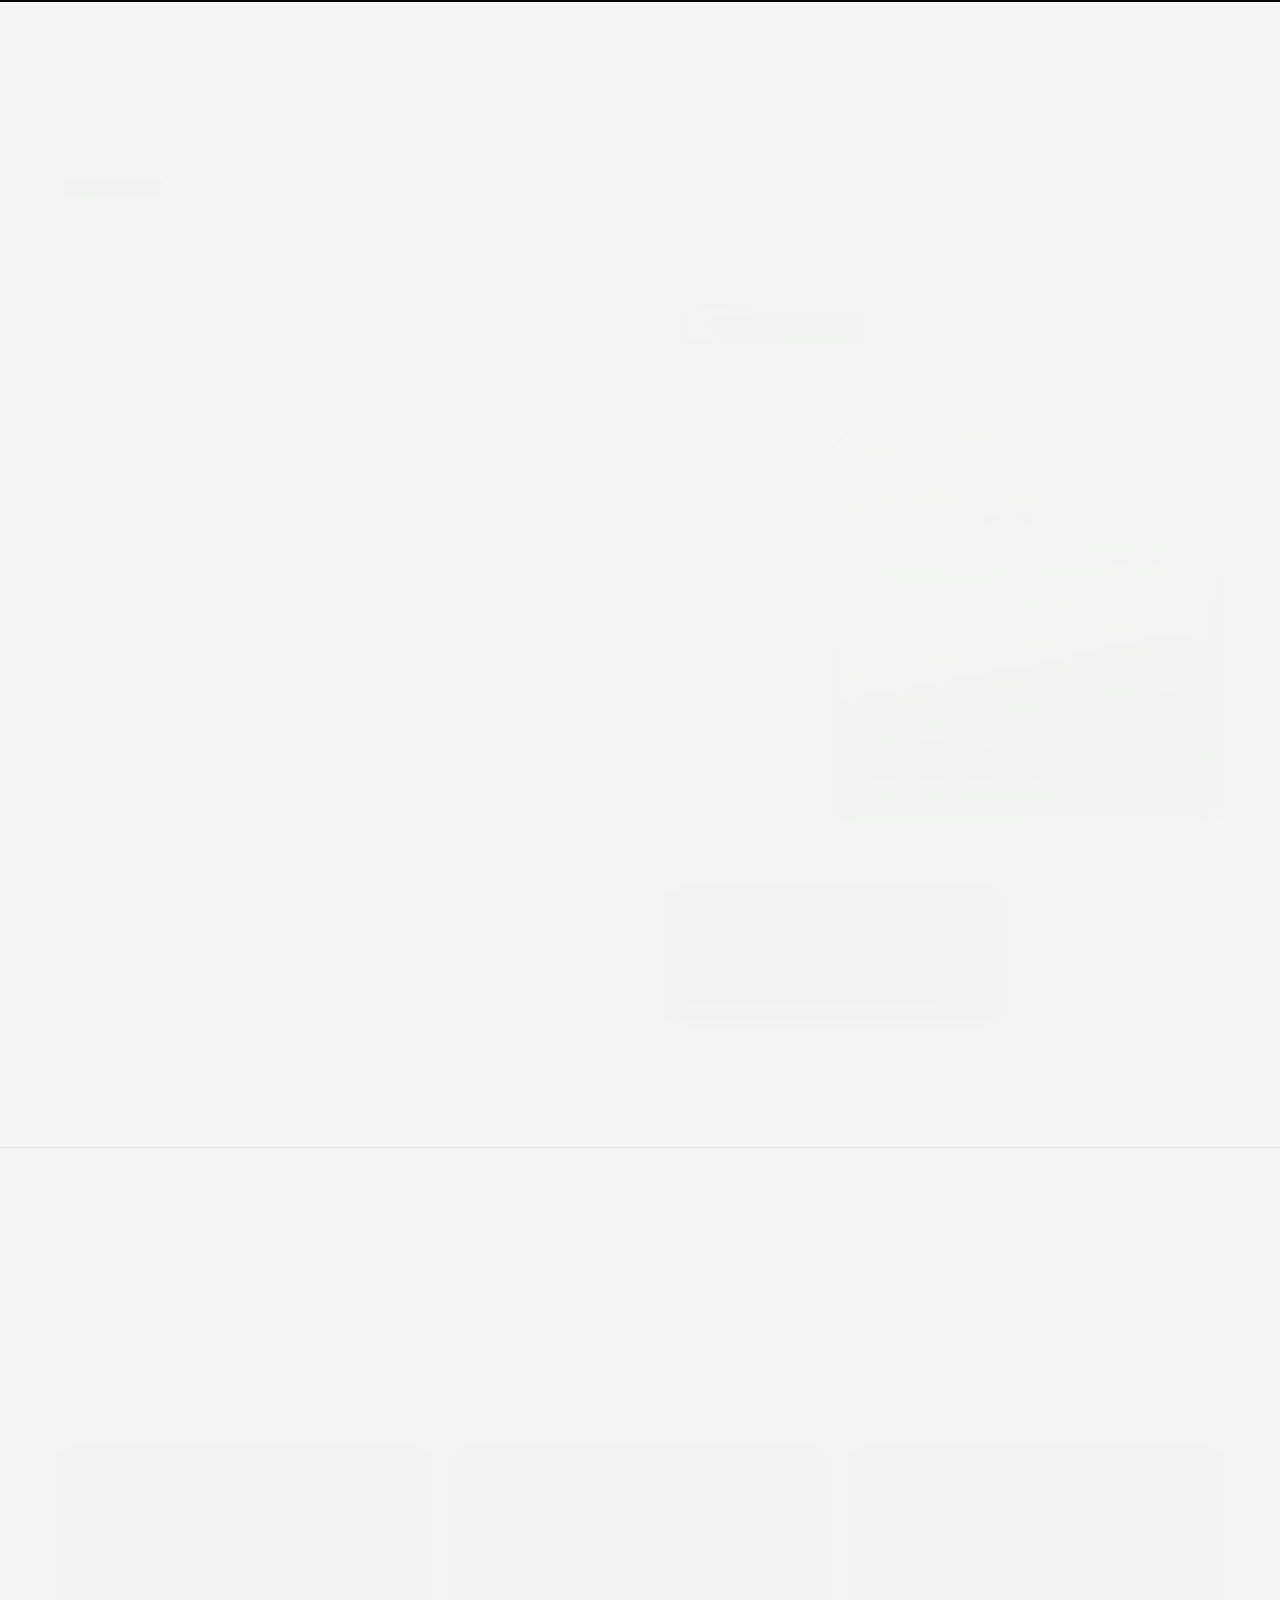
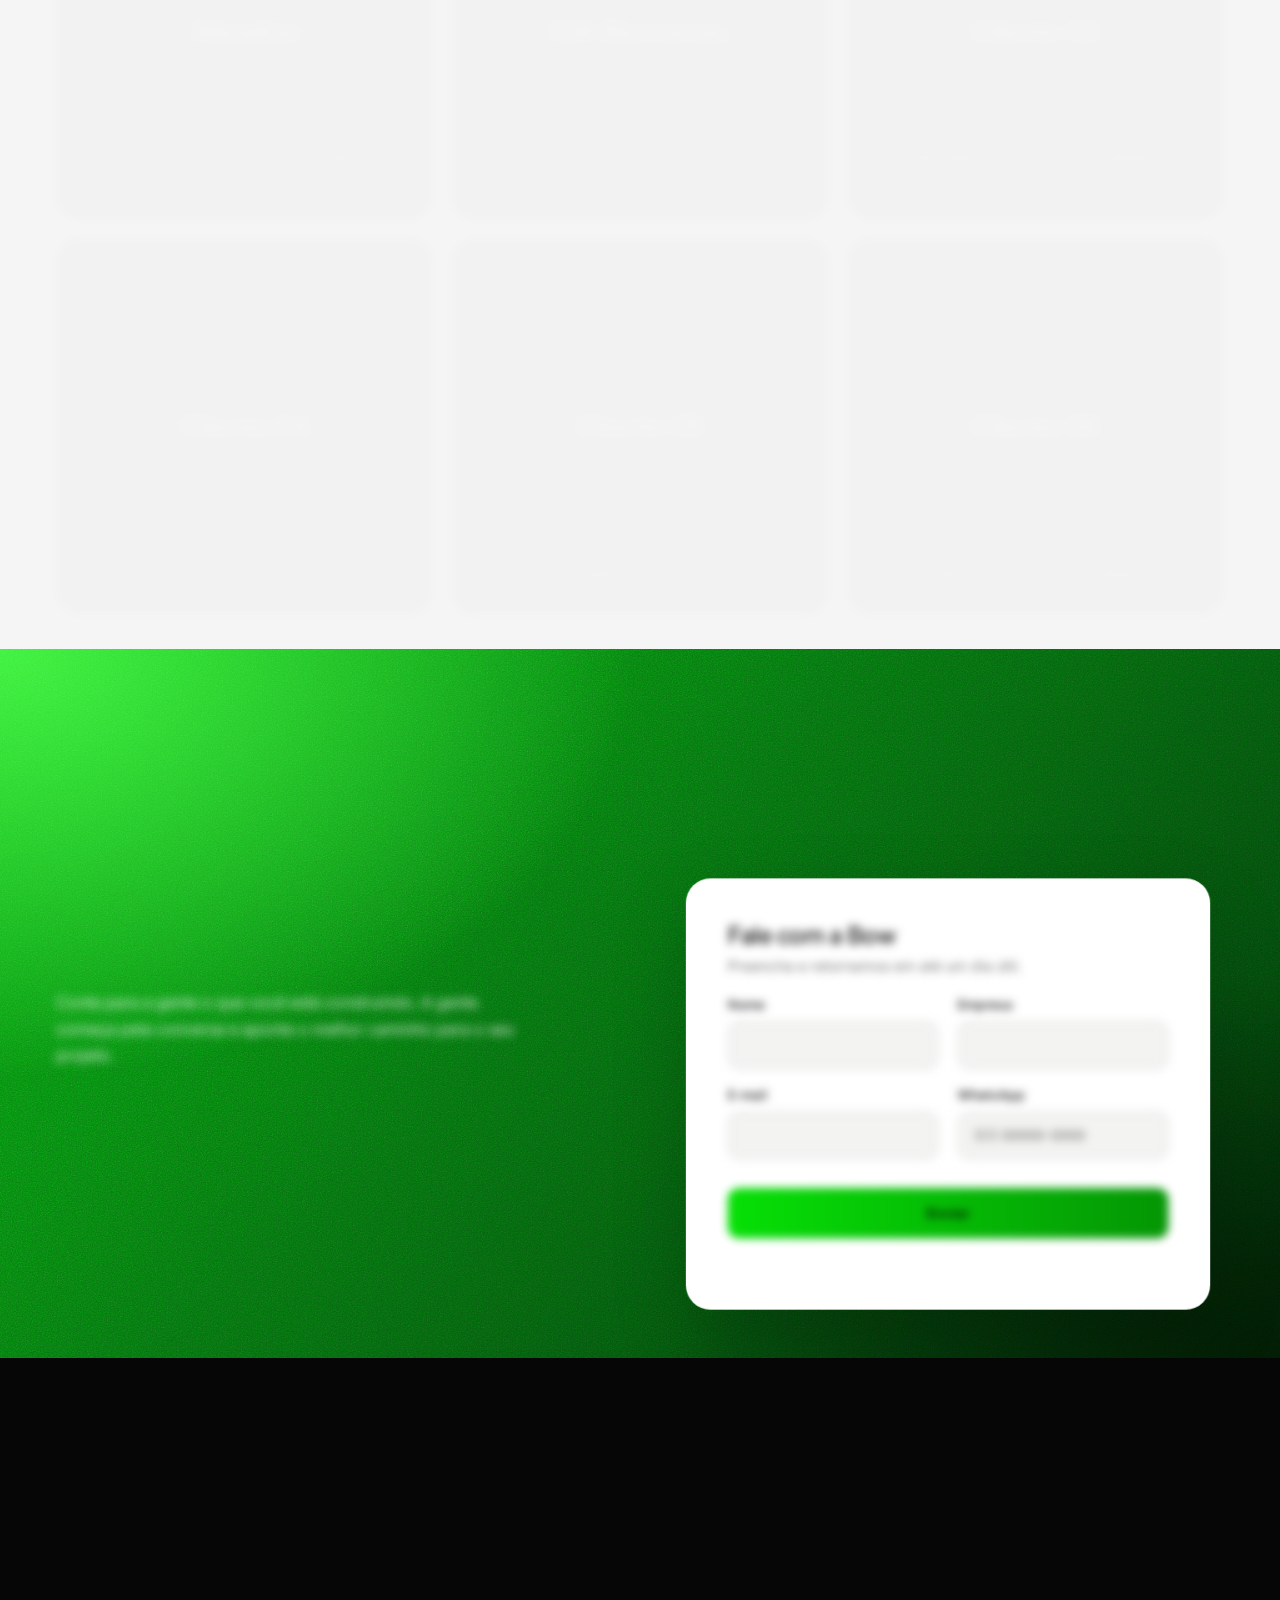
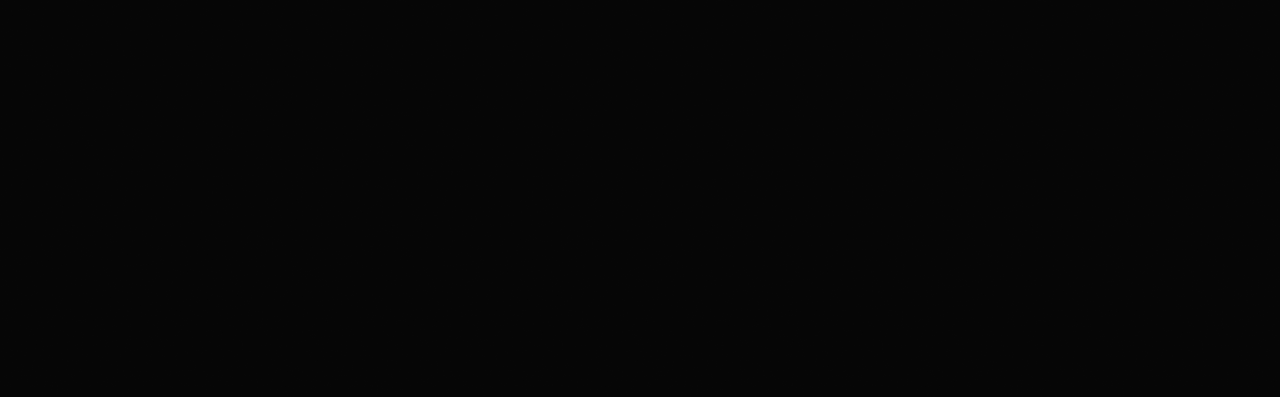
==== commit 7b0b4265: "Keep the headline period on the same line as the rotating word Co-Authored-By: Claude Opus 5.5 <nore" ====
--- a/index.html
+++ b/index.html
@@ -9,7 +9,7 @@
 <link rel="preconnect" href="https://fonts.googleapis.com">
 <link rel="preconnect" href="https://fonts.gstatic.com" crossorigin>
 <link rel="stylesheet" href="https://fonts.googleapis.com/css2?family=Inter:wght@400;500;600;700&display=swap">
-<link rel="stylesheet" href="css/style.css?v=2026092404">
+<link rel="stylesheet" href="css/style.css?v=2026092405">
 <!-- Botão flutuante do WhatsApp: estilo aqui no HTML para ele ficar sempre no canto,
      mesmo se o navegador ainda estiver com uma versão antiga do style.css. -->
 <style>
@@ -23,13 +23,13 @@
 .wa-float.is-away { opacity: 0 !important; transform: translateY(16px) scale(.8); pointer-events: none; }
 @media (max-width: 720px) { .wa-float { width: 54px; height: 54px; } }
 </style>
-<script src="vendor/gsap.min.js?v=2026092404" defer></script>
-<script src="vendor/ScrollTrigger.min.js?v=2026092404" defer></script>
-<script src="vendor/lenis.min.js?v=2026092404" defer></script>
-<script src="js/data.js?v=2026092404" defer></script>
-<script src="js/templates.js?v=2026092404" defer></script>
-<script src="js/motion.js?v=2026092404" defer></script>
-<script src="js/app.js?v=2026092404" defer></script>
+<script src="vendor/gsap.min.js?v=2026092405" defer></script>
+<script src="vendor/ScrollTrigger.min.js?v=2026092405" defer></script>
+<script src="vendor/lenis.min.js?v=2026092405" defer></script>
+<script src="js/data.js?v=2026092405" defer></script>
+<script src="js/templates.js?v=2026092405" defer></script>
+<script src="js/motion.js?v=2026092405" defer></script>
+<script src="js/app.js?v=2026092405" defer></script>
 </head>
 <body>
 <div id="root">
--- a/css/style.css
+++ b/css/style.css
@@ -100,6 +100,8 @@
 .home-hero-content { position: relative; z-index: 2; width: 100%; max-width: 1320px; margin: 0 auto; display: flex; flex-direction: column; gap: 22px; }
 .hero-tag { align-self: flex-start; padding: 7px 15px; border-radius: 999px; border: 1px solid rgba(255, 255, 255, .2); background: rgba(0, 0, 0, .3); font-size: 11.5px; font-weight: 600; letter-spacing: .08em; text-transform: uppercase; color: rgba(255, 255, 255, .75); }
 .home-hero h1 { margin: 0; font-weight: 600; font-size: clamp(2.1rem, 4.8vw, 4.3rem); line-height: 1.05; letter-spacing: -.03em; max-width: 16ch; }
+/* Palavra e ponto final sempre juntos: o ponto nunca cai sozinho na linha de baixo. */
+.rot-line { white-space: nowrap; }
 .rotator { display: inline-block; position: relative; overflow: hidden; vertical-align: top; padding-bottom: .14em; margin-bottom: -.14em; white-space: nowrap; }
 .rotator .rw { display: inline-block; }
 .hero-sub { margin: 0; font-size: clamp(.95rem, 1.1vw, 1.05rem); line-height: 1.6; color: rgba(255, 255, 255, .62); max-width: 50ch; }
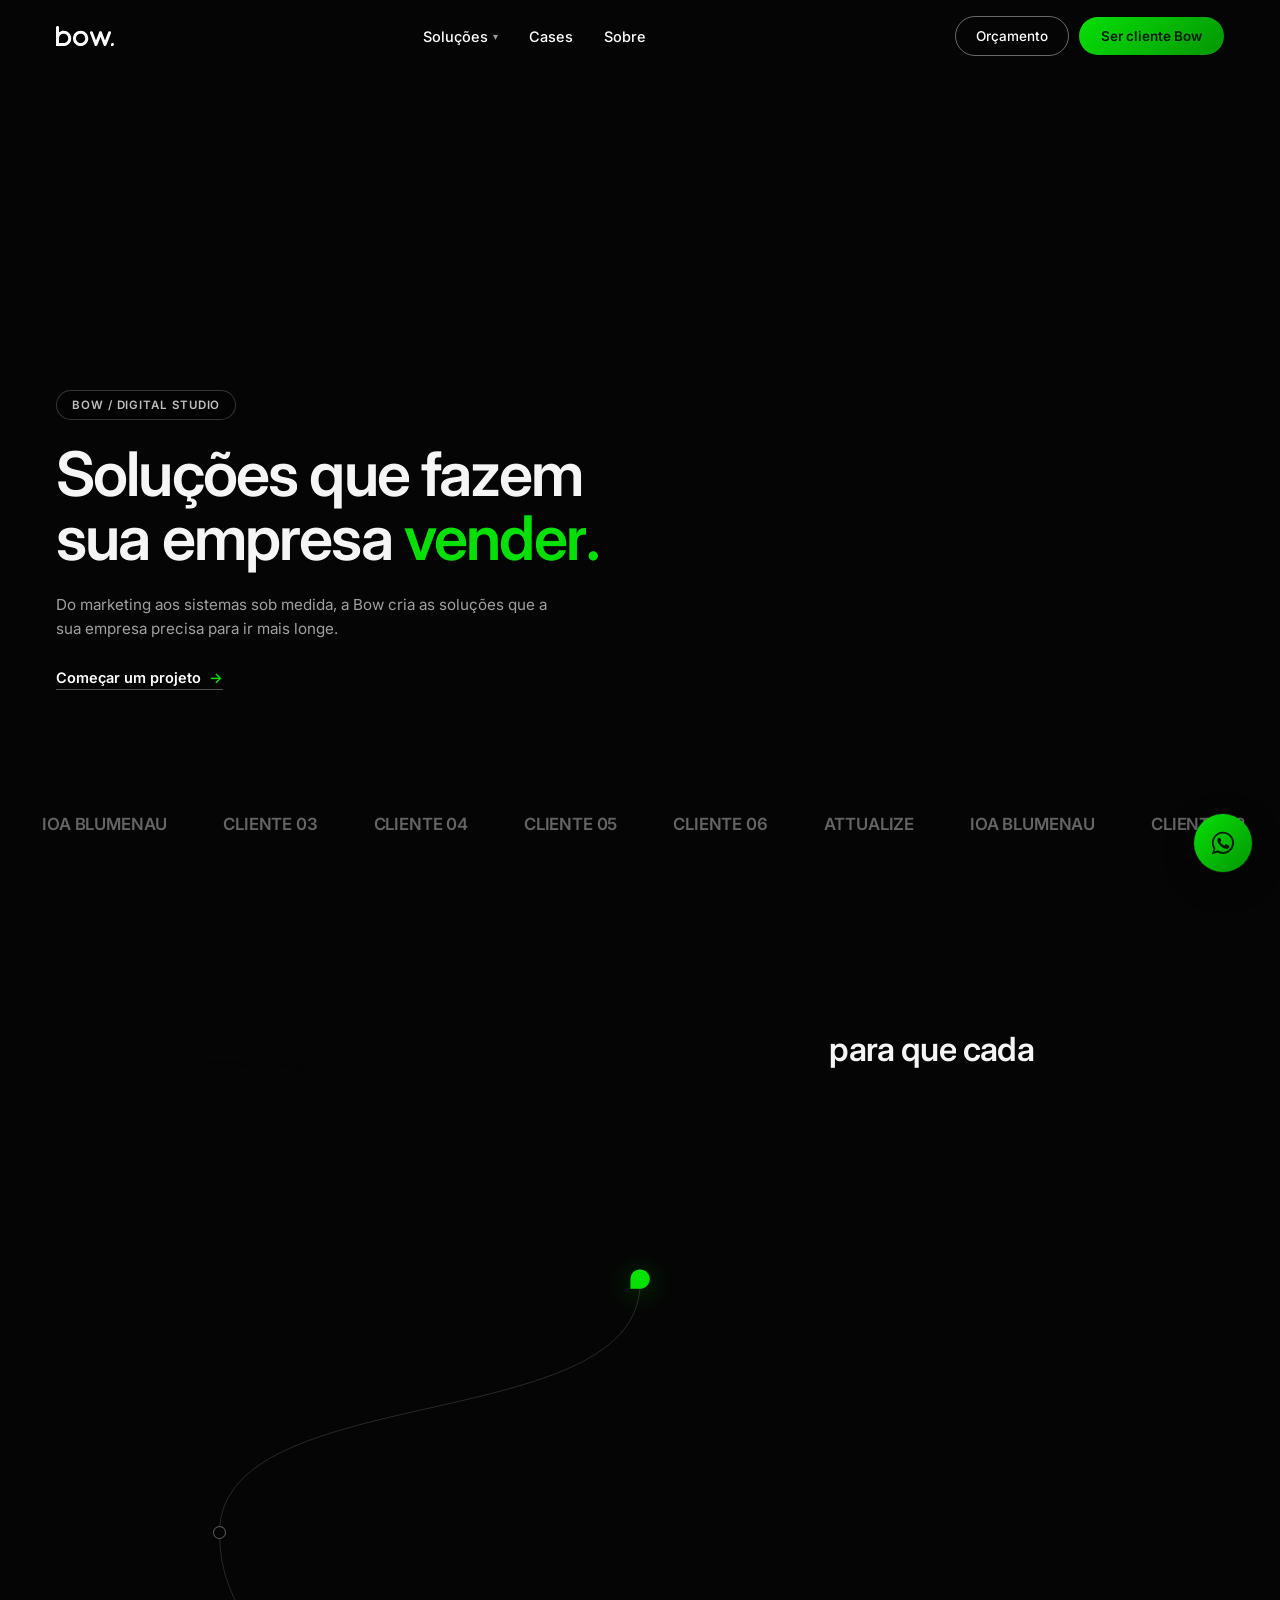
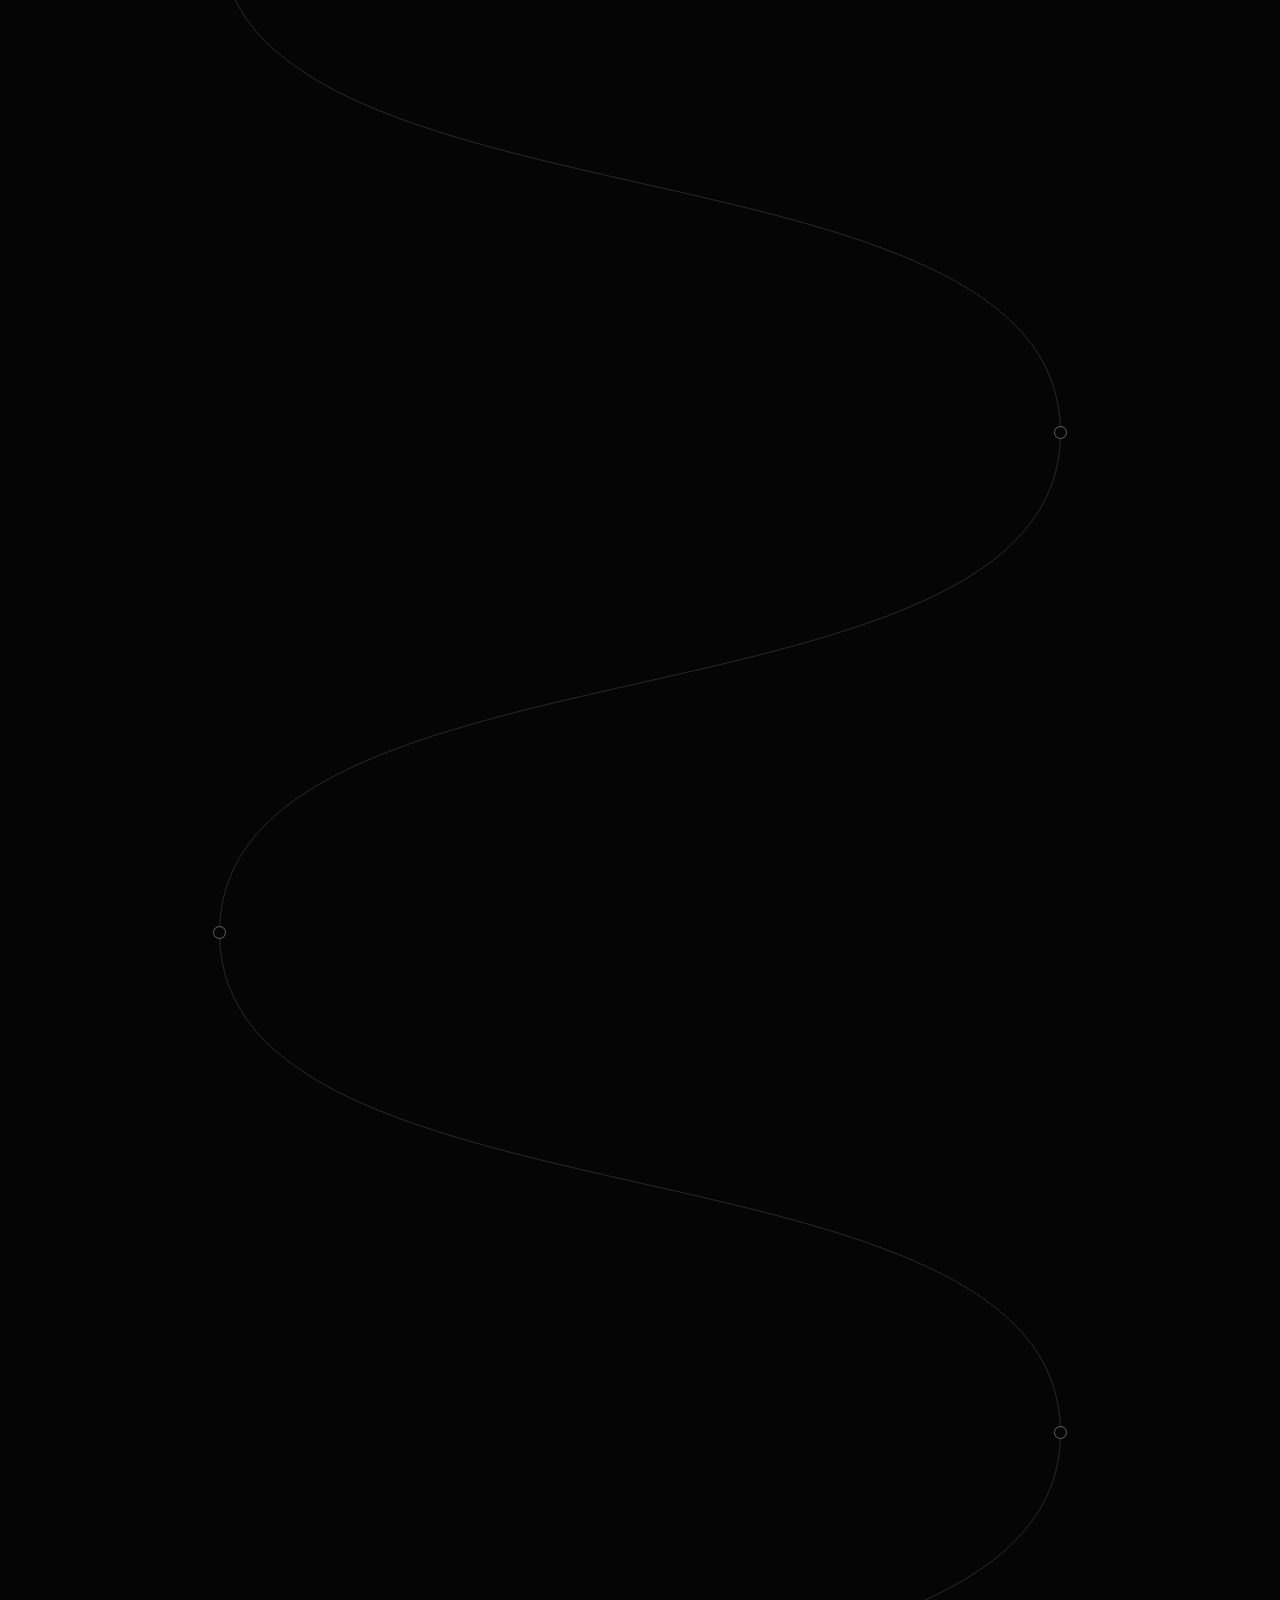
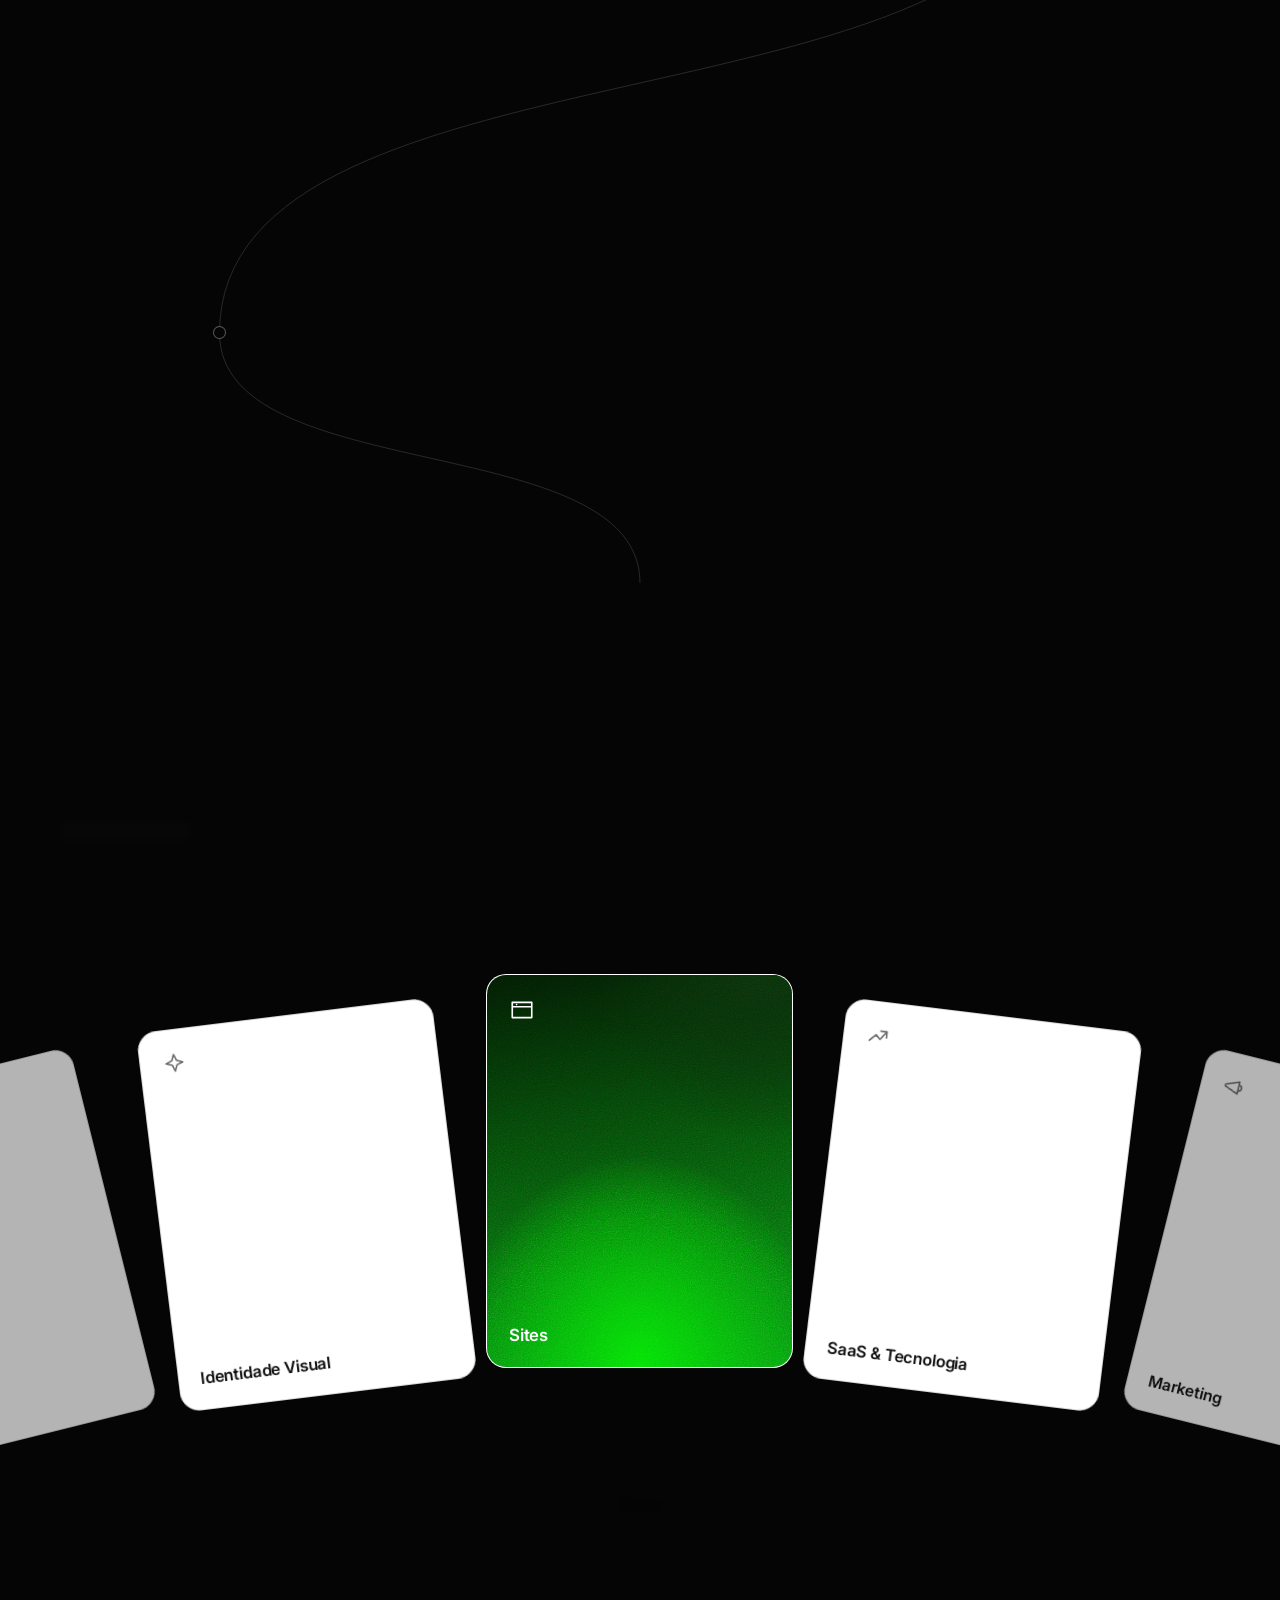
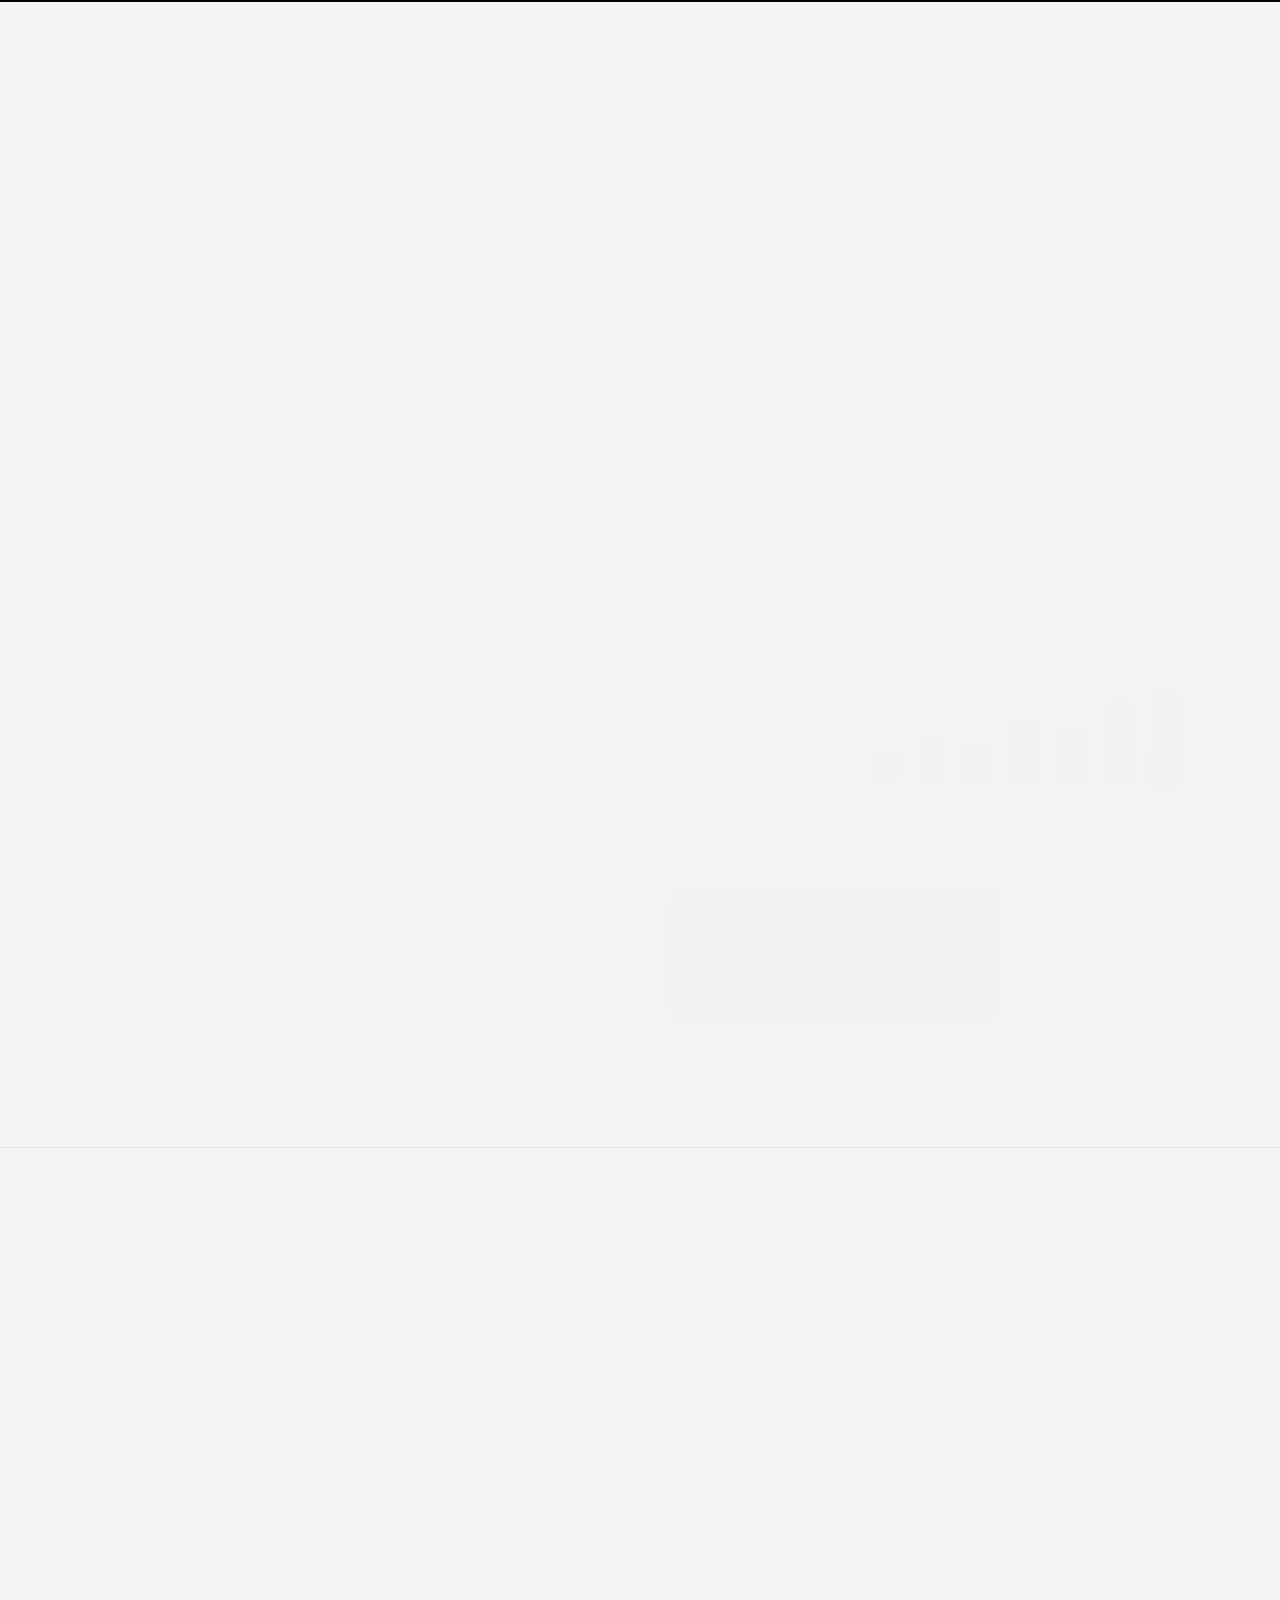
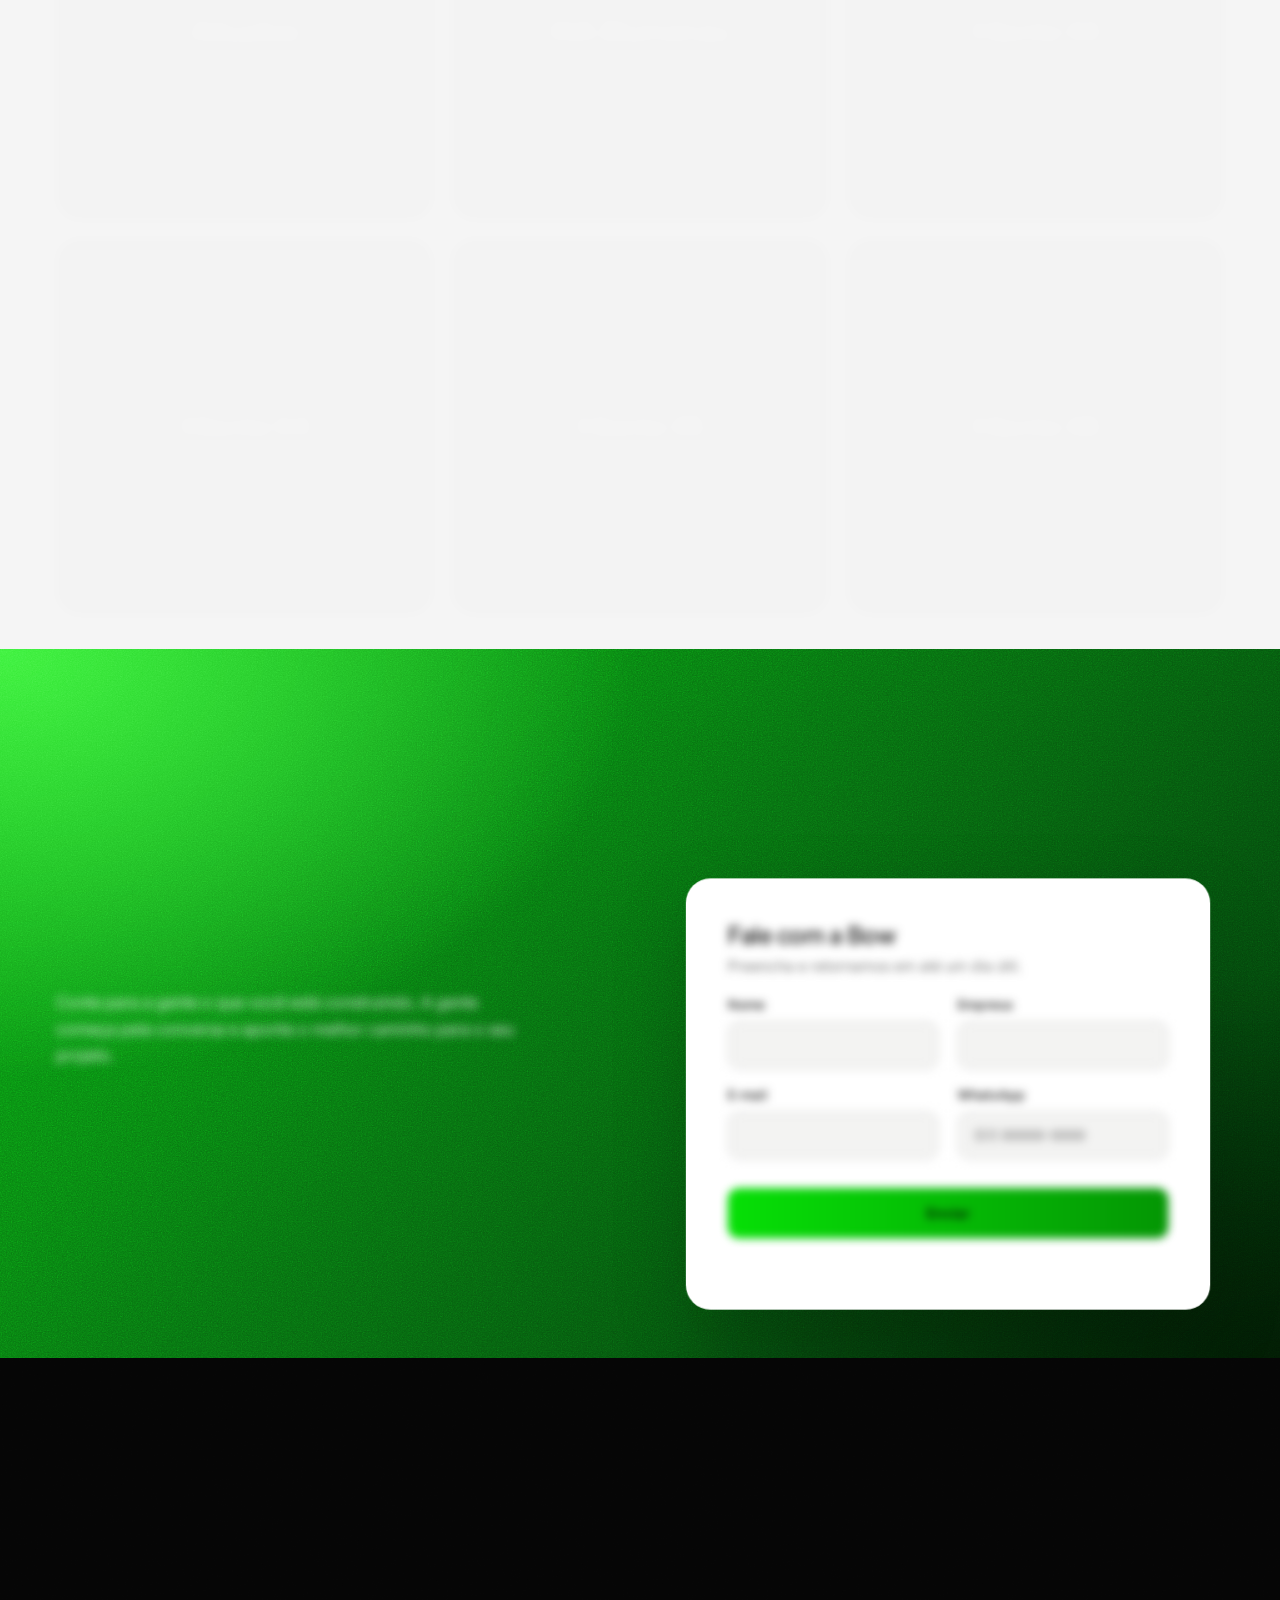
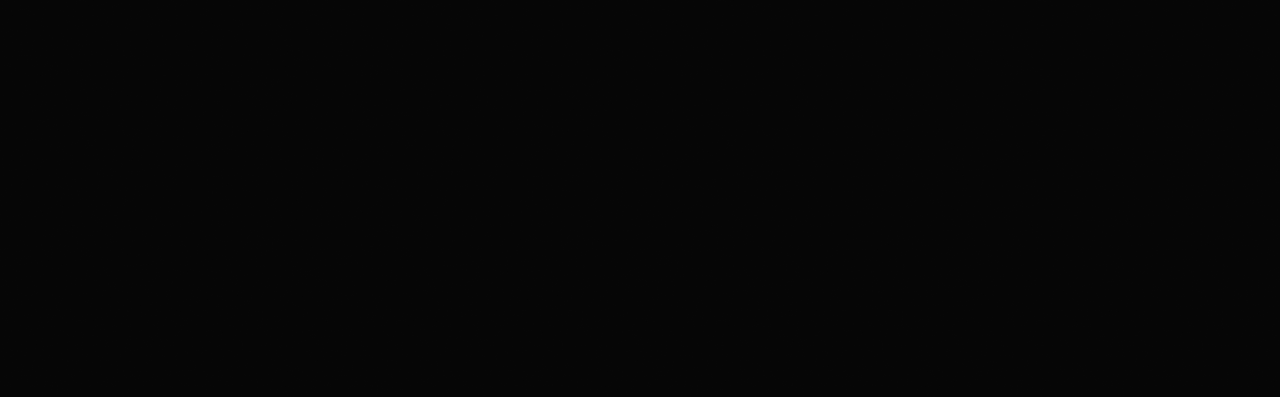
==== commit b16c35cb: "Editable client logo strip; keep PNG transparency on upload New "Clientes" tab in the panel manages " ====
--- a/index.html
+++ b/index.html
@@ -9,7 +9,7 @@
 <link rel="preconnect" href="https://fonts.googleapis.com">
 <link rel="preconnect" href="https://fonts.gstatic.com" crossorigin>
 <link rel="stylesheet" href="https://fonts.googleapis.com/css2?family=Inter:wght@400;500;600;700&display=swap">
-<link rel="stylesheet" href="css/style.css?v=2026092405">
+<link rel="stylesheet" href="css/style.css?v=2026092406">
 <!-- Botão flutuante do WhatsApp: estilo aqui no HTML para ele ficar sempre no canto,
      mesmo se o navegador ainda estiver com uma versão antiga do style.css. -->
 <style>
@@ -23,13 +23,13 @@
 .wa-float.is-away { opacity: 0 !important; transform: translateY(16px) scale(.8); pointer-events: none; }
 @media (max-width: 720px) { .wa-float { width: 54px; height: 54px; } }
 </style>
-<script src="vendor/gsap.min.js?v=2026092405" defer></script>
-<script src="vendor/ScrollTrigger.min.js?v=2026092405" defer></script>
-<script src="vendor/lenis.min.js?v=2026092405" defer></script>
-<script src="js/data.js?v=2026092405" defer></script>
-<script src="js/templates.js?v=2026092405" defer></script>
-<script src="js/motion.js?v=2026092405" defer></script>
-<script src="js/app.js?v=2026092405" defer></script>
+<script src="vendor/gsap.min.js?v=2026092406" defer></script>
+<script src="vendor/ScrollTrigger.min.js?v=2026092406" defer></script>
+<script src="vendor/lenis.min.js?v=2026092406" defer></script>
+<script src="js/data.js?v=2026092406" defer></script>
+<script src="js/templates.js?v=2026092406" defer></script>
+<script src="js/motion.js?v=2026092406" defer></script>
+<script src="js/app.js?v=2026092406" defer></script>
 </head>
 <body>
 <div id="root">
--- a/css/style.css
+++ b/css/style.css
@@ -256,6 +256,9 @@
 .cases-hero-content > p { margin: 0; font-size: clamp(1rem, 1.3vw, 1.2rem); line-height: 1.6; color: rgba(255, 255, 255, .75); max-width: 44ch; }
 .cases-hero-content .btn-lg { margin-top: 6px; padding: 15px 30px; }
 .cases-marquee { position: relative; z-index: 1; width: 100vw; overflow: hidden; margin-top: clamp(60px, 9vh, 110px); padding: 0 0 clamp(40px, 6vh, 70px); }
+/* Logos dos clientes: todas em branco, para ficarem uniformes sobre o fundo escuro. */
+.mlogo { display: block; height: 30px; width: auto; max-width: 150px; object-fit: contain; filter: brightness(0) invert(1); opacity: .45; }
+.cases-marquee .mlogo { height: 34px; opacity: .6; }
 .cases-marquee .mgroup { gap: 72px; padding-right: 72px; }
 .cases-marquee .mgroup span { font-size: 1.25rem; color: rgba(255, 255, 255, .55); }
 .cases-grid-sec { padding: clamp(56px, 7vw, 100px) var(--pad-x); background: var(--white); }
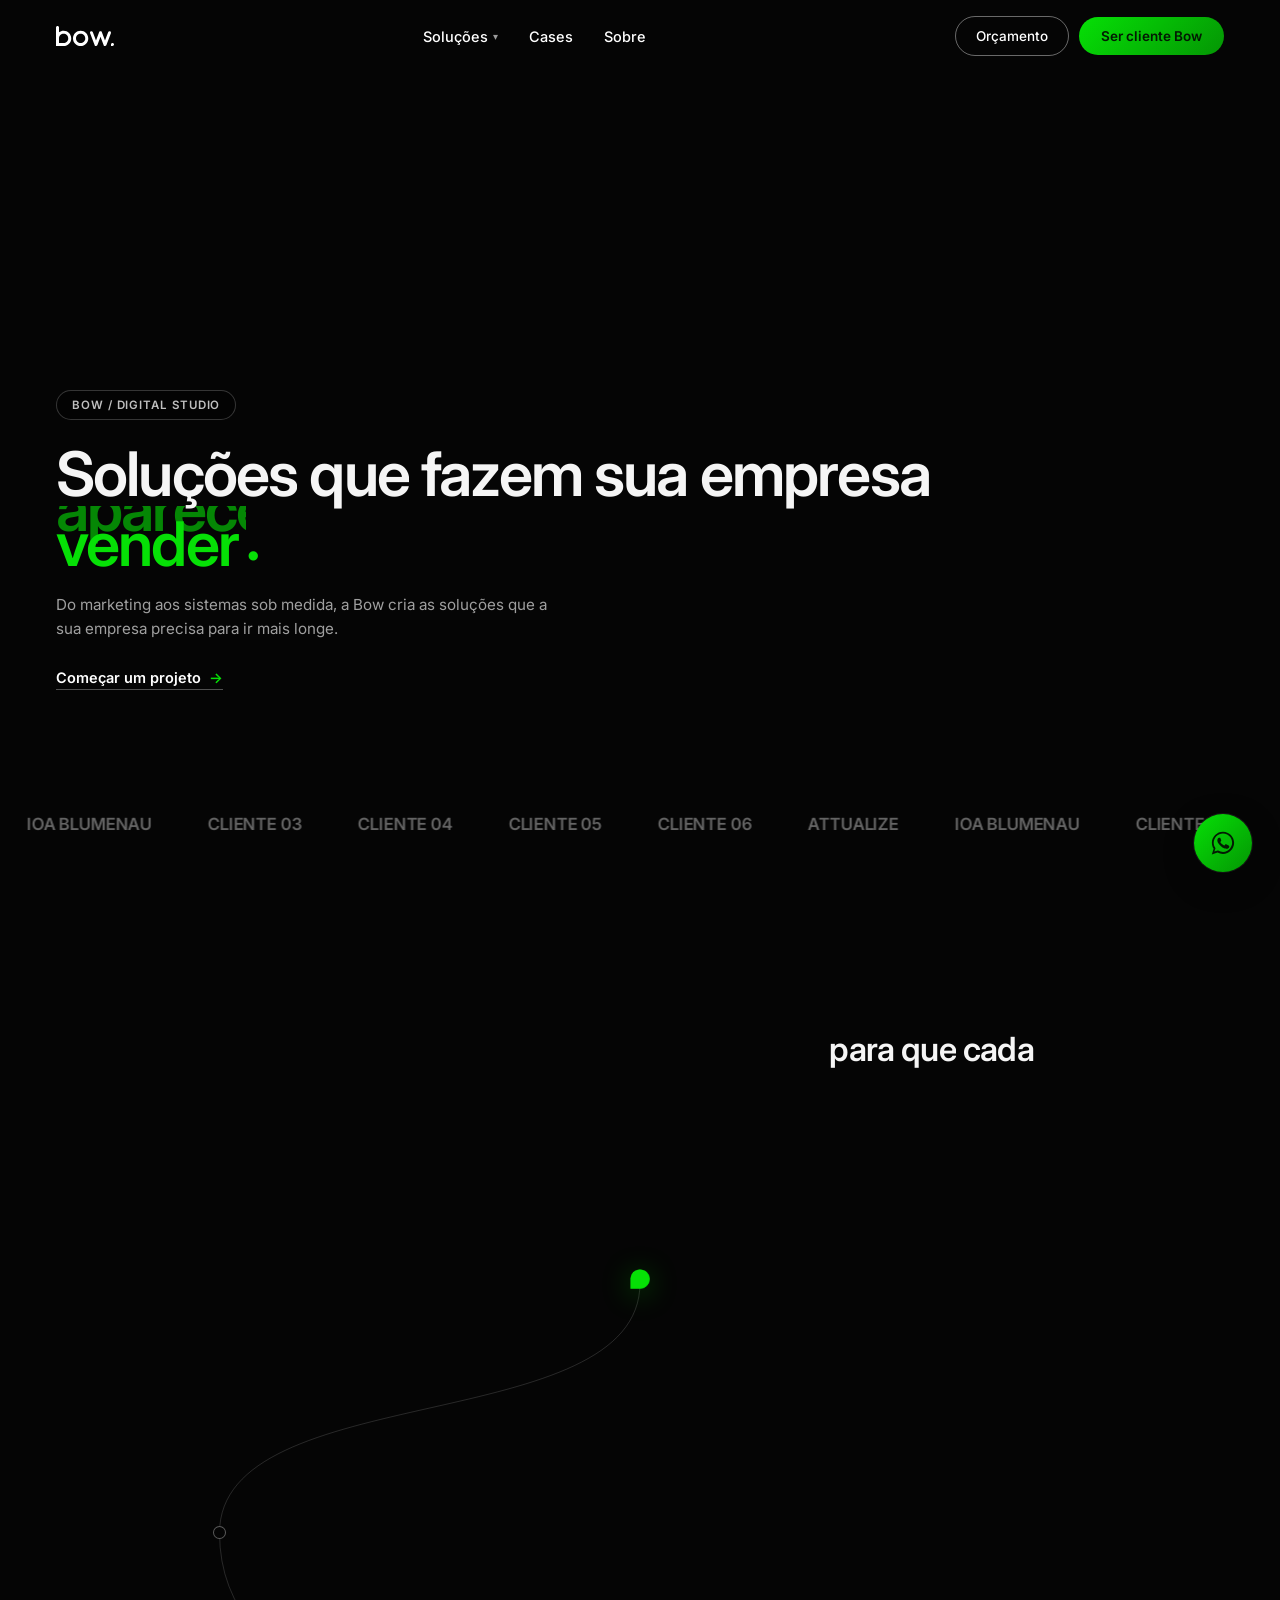
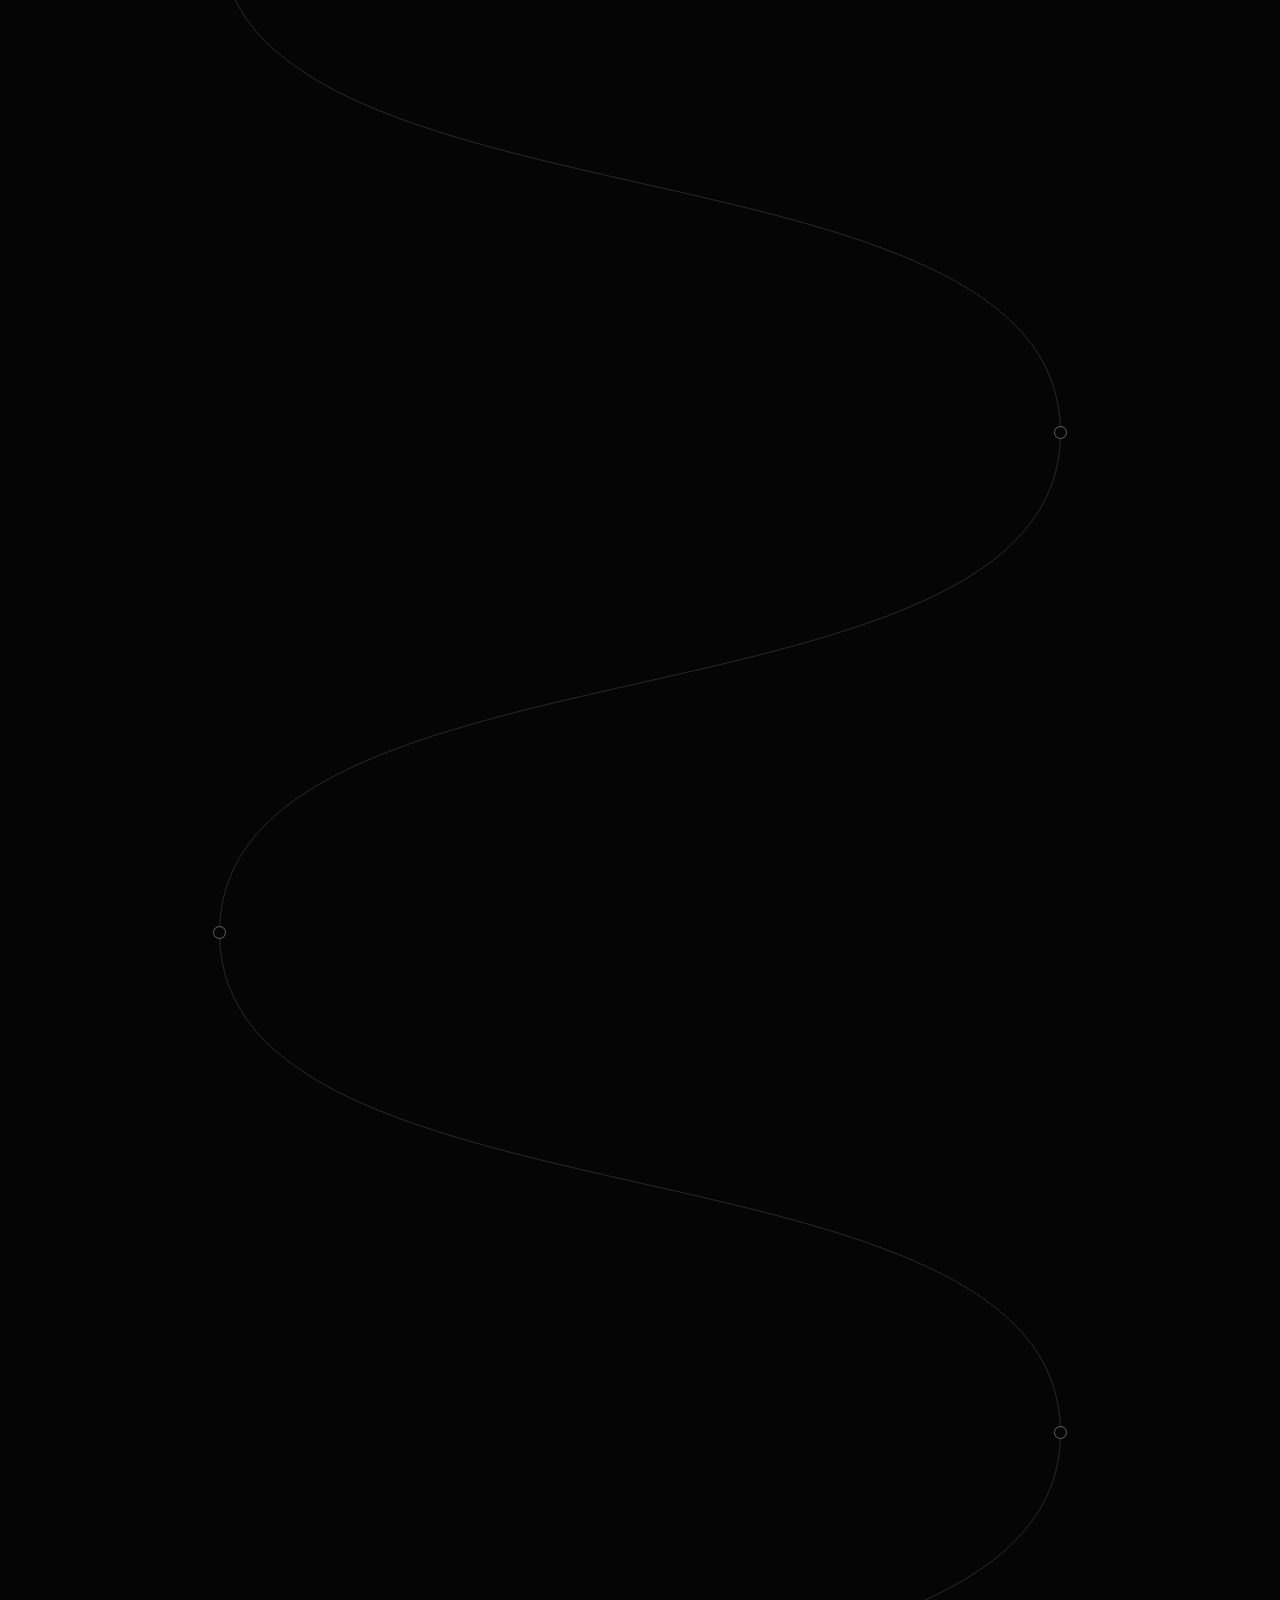
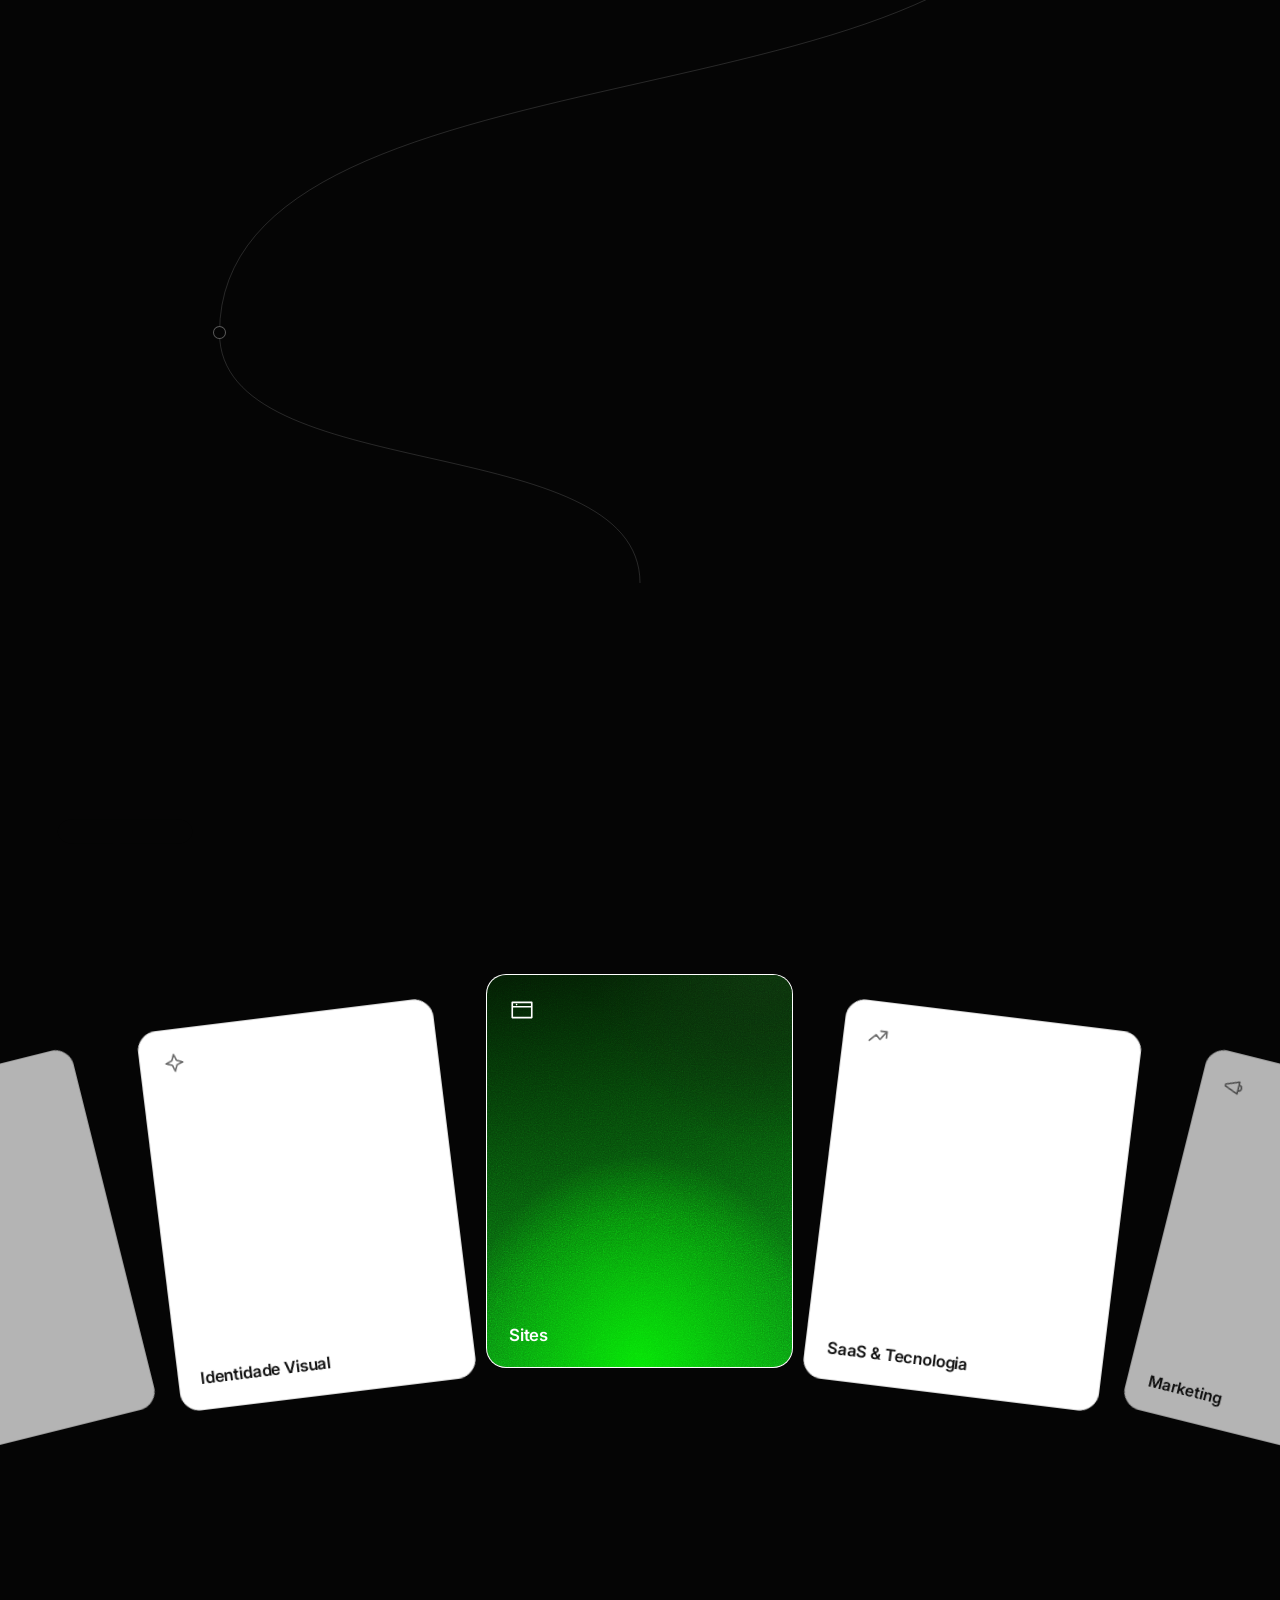
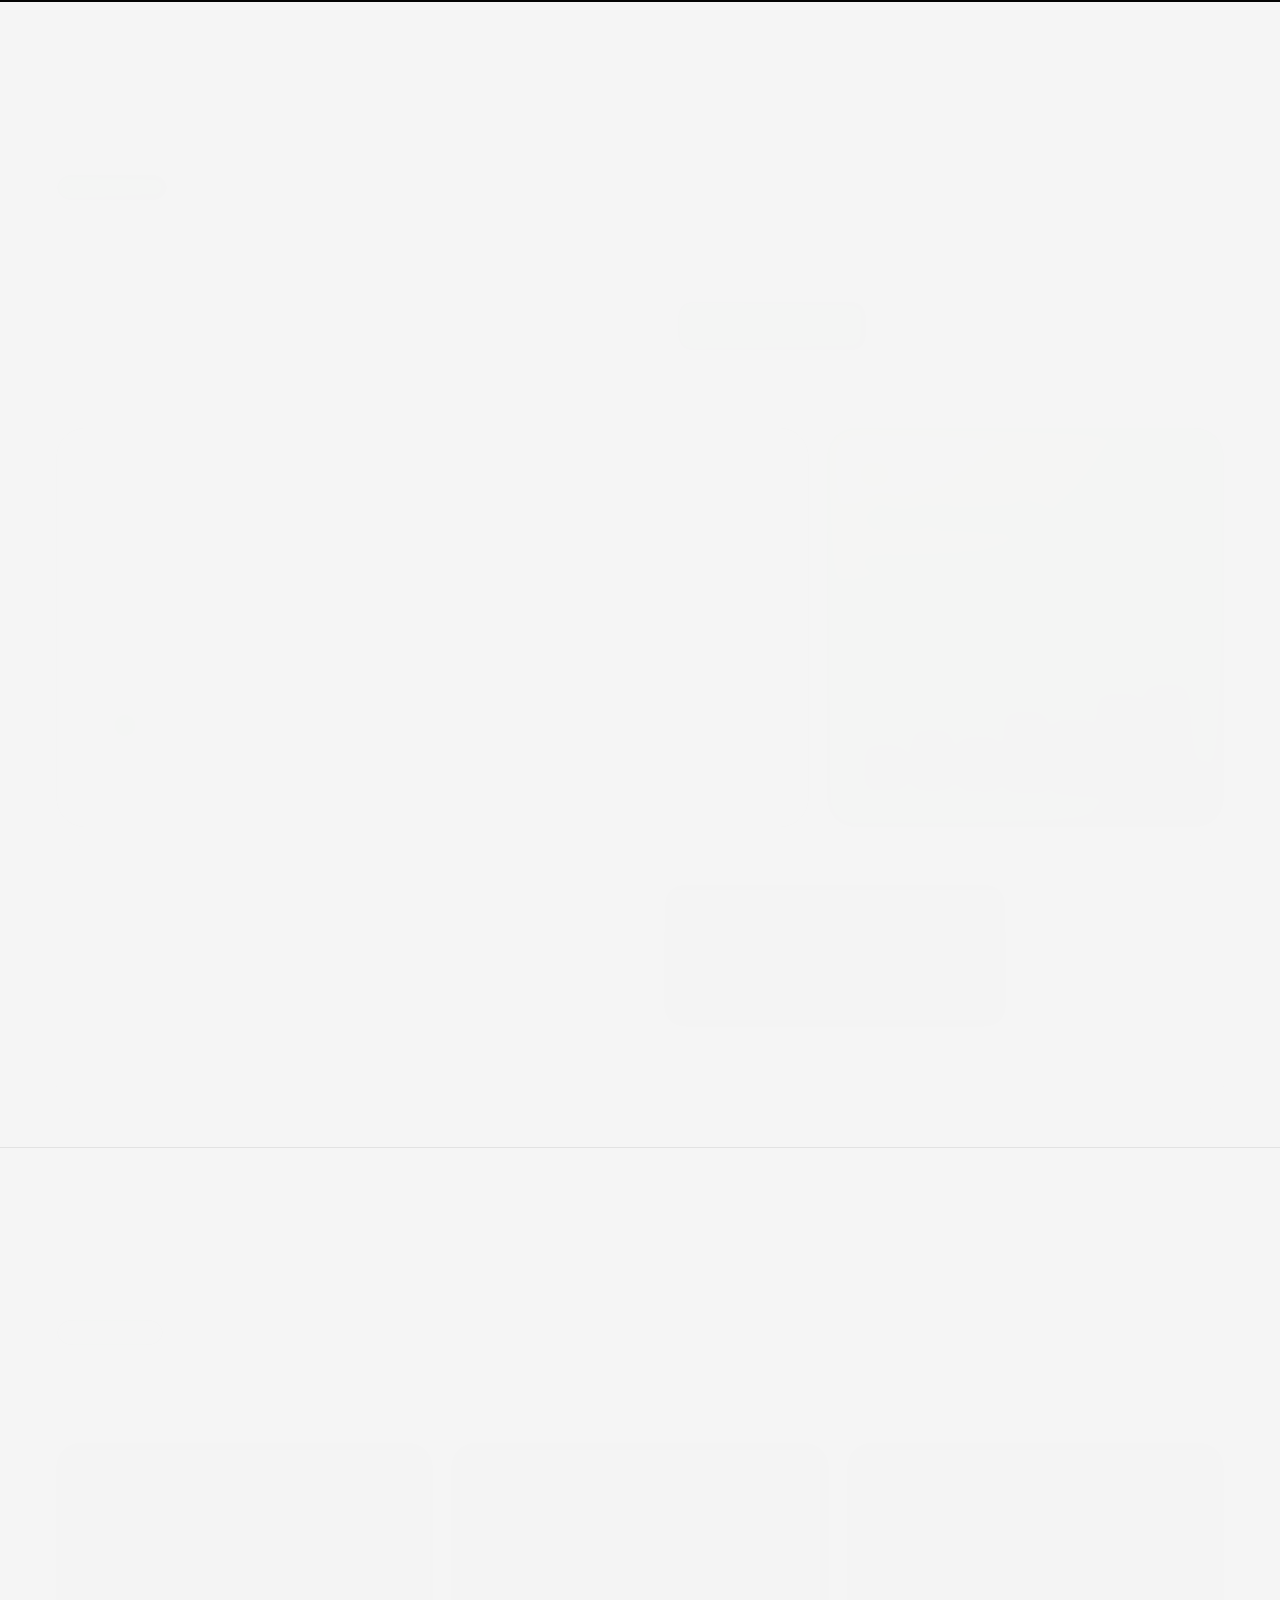
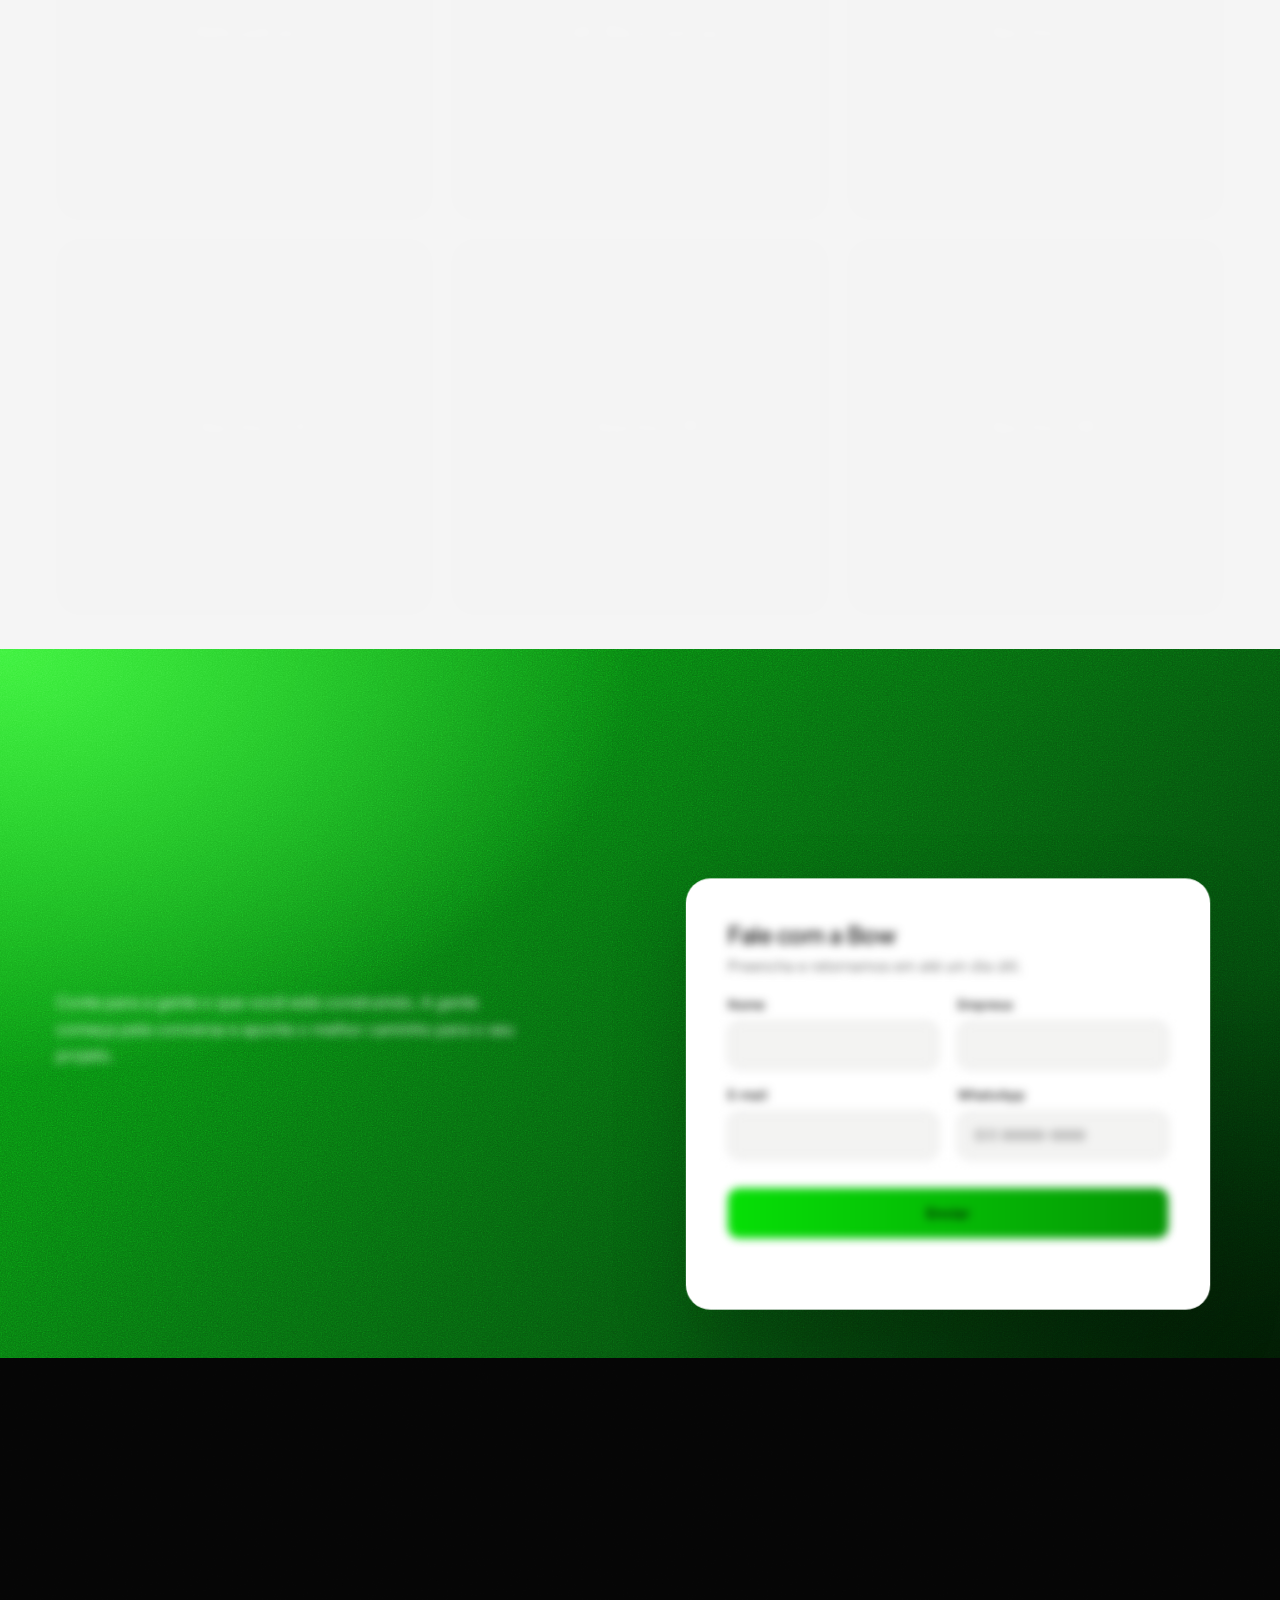
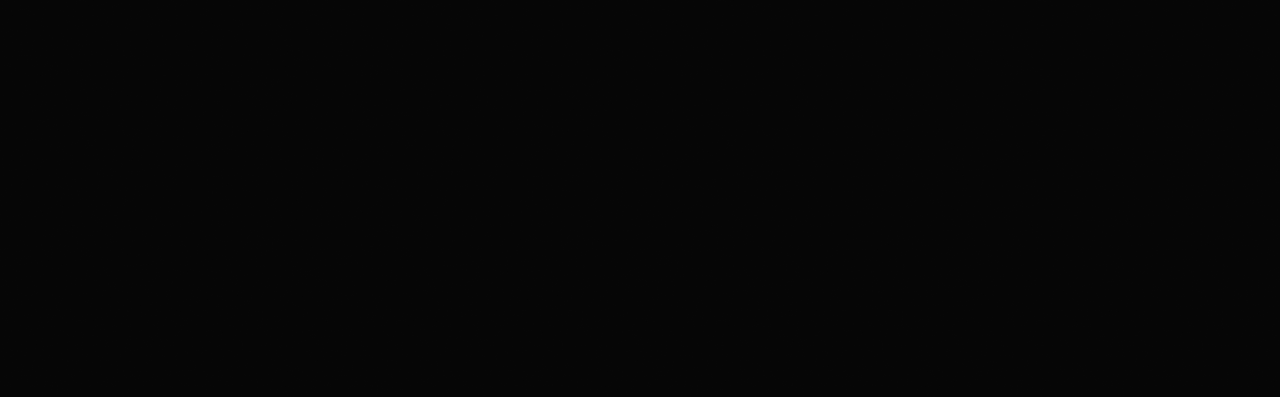
==== commit 775e7909: "Home headline on two lines on desktop "Soluções que fazem sua empresa" on the first line and the rot" ====
--- a/index.html
+++ b/index.html
@@ -9,7 +9,7 @@
 <link rel="preconnect" href="https://fonts.googleapis.com">
 <link rel="preconnect" href="https://fonts.gstatic.com" crossorigin>
 <link rel="stylesheet" href="https://fonts.googleapis.com/css2?family=Inter:wght@400;500;600;700&display=swap">
-<link rel="stylesheet" href="css/style.css?v=2026092406">
+<link rel="stylesheet" href="css/style.css?v=2026092407">
 <!-- Botão flutuante do WhatsApp: estilo aqui no HTML para ele ficar sempre no canto,
      mesmo se o navegador ainda estiver com uma versão antiga do style.css. -->
 <style>
@@ -23,13 +23,13 @@
 .wa-float.is-away { opacity: 0 !important; transform: translateY(16px) scale(.8); pointer-events: none; }
 @media (max-width: 720px) { .wa-float { width: 54px; height: 54px; } }
 </style>
-<script src="vendor/gsap.min.js?v=2026092406" defer></script>
-<script src="vendor/ScrollTrigger.min.js?v=2026092406" defer></script>
-<script src="vendor/lenis.min.js?v=2026092406" defer></script>
-<script src="js/data.js?v=2026092406" defer></script>
-<script src="js/templates.js?v=2026092406" defer></script>
-<script src="js/motion.js?v=2026092406" defer></script>
-<script src="js/app.js?v=2026092406" defer></script>
+<script src="vendor/gsap.min.js?v=2026092407" defer></script>
+<script src="vendor/ScrollTrigger.min.js?v=2026092407" defer></script>
+<script src="vendor/lenis.min.js?v=2026092407" defer></script>
+<script src="js/data.js?v=2026092407" defer></script>
+<script src="js/templates.js?v=2026092407" defer></script>
+<script src="js/motion.js?v=2026092407" defer></script>
+<script src="js/app.js?v=2026092407" defer></script>
 </head>
 <body>
 <div id="root">
--- a/css/style.css
+++ b/css/style.css
@@ -102,6 +102,11 @@
 .home-hero h1 { margin: 0; font-weight: 600; font-size: clamp(2.1rem, 4.8vw, 4.3rem); line-height: 1.05; letter-spacing: -.03em; max-width: 16ch; }
 /* Palavra e ponto final sempre juntos: o ponto nunca cai sozinho na linha de baixo. */
 .rot-line { white-space: nowrap; }
+/* No computador o título fica em 2 linhas: "Soluções que fazem sua empresa" e, embaixo, a palavra que troca. */
+@media (min-width: 900px) {
+  .home-hero h1 { max-width: none; white-space: nowrap; }
+  .home-hero h1 .rot-line { display: block; }
+}
 .rotator { display: inline-block; position: relative; overflow: hidden; vertical-align: top; padding-bottom: .14em; margin-bottom: -.14em; white-space: nowrap; }
 .rotator .rw { display: inline-block; }
 .hero-sub { margin: 0; font-size: clamp(.95rem, 1.1vw, 1.05rem); line-height: 1.6; color: rgba(255, 255, 255, .62); max-width: 50ch; }
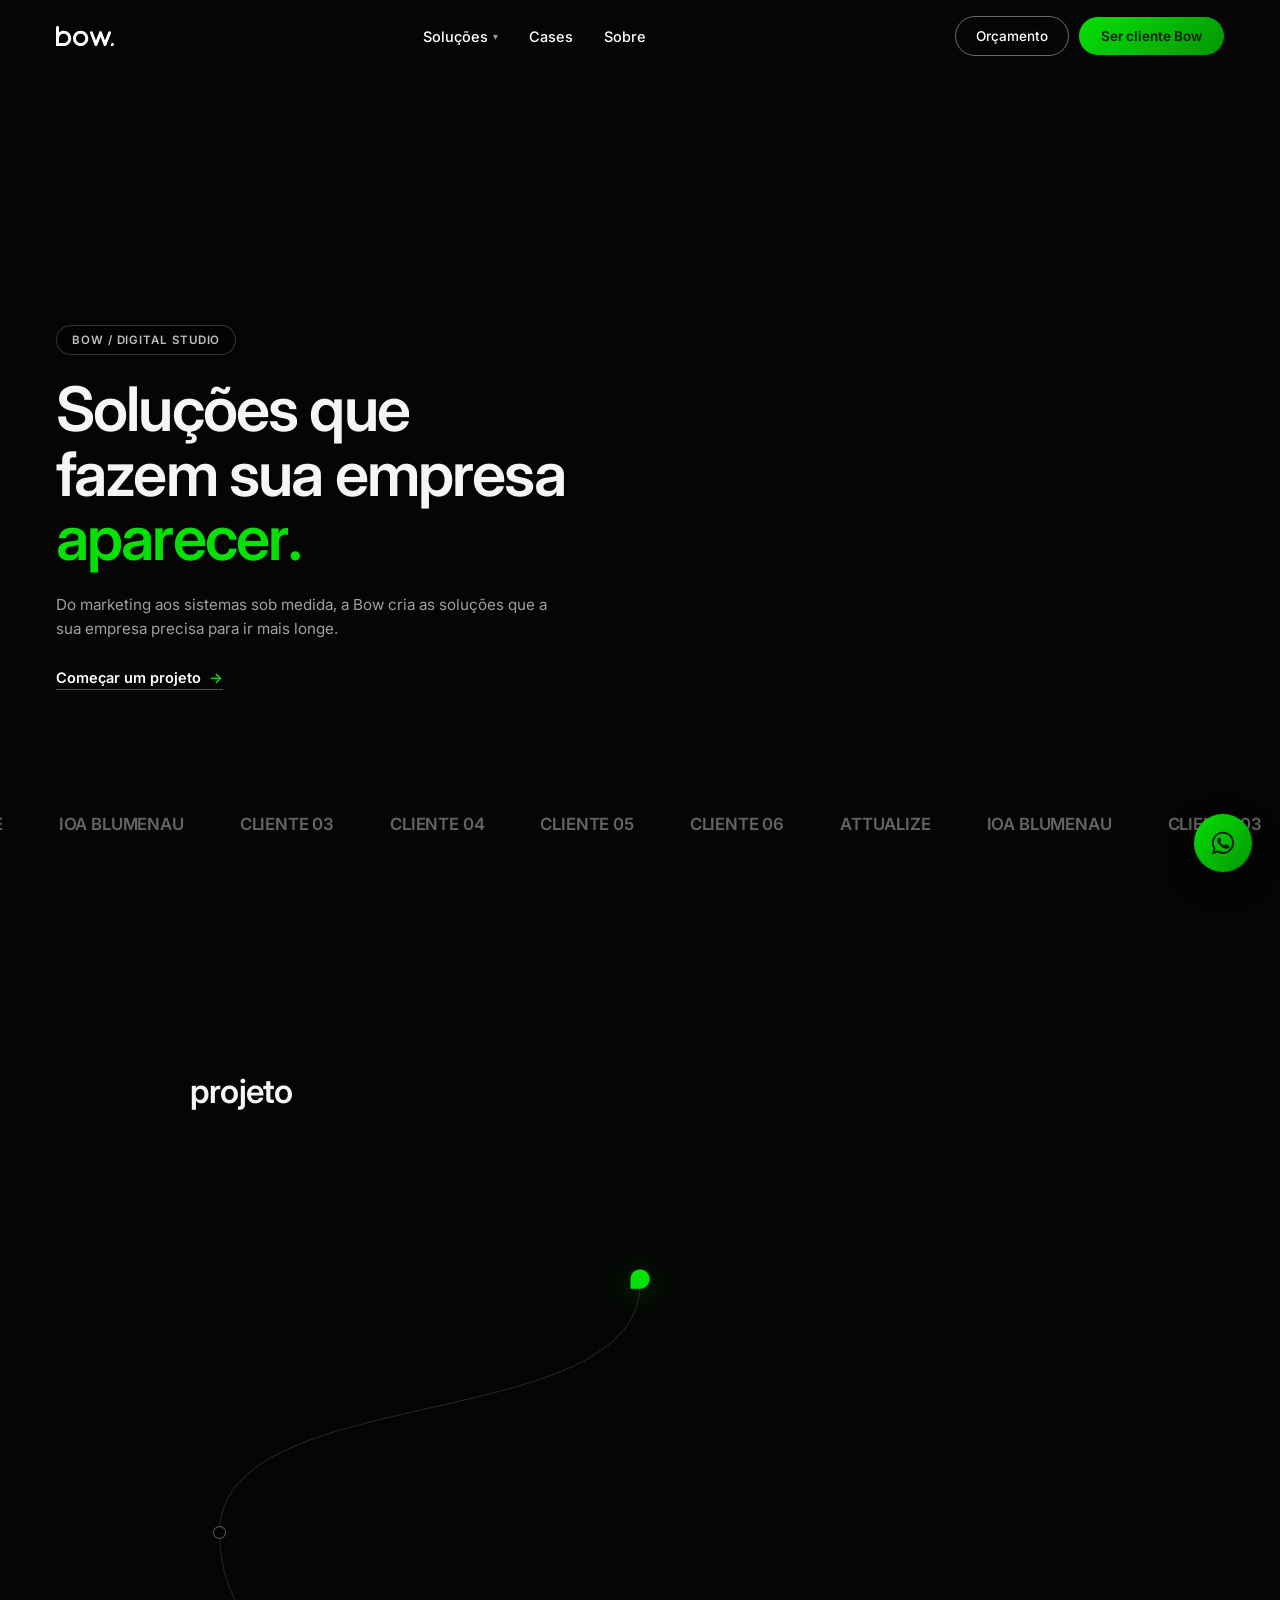
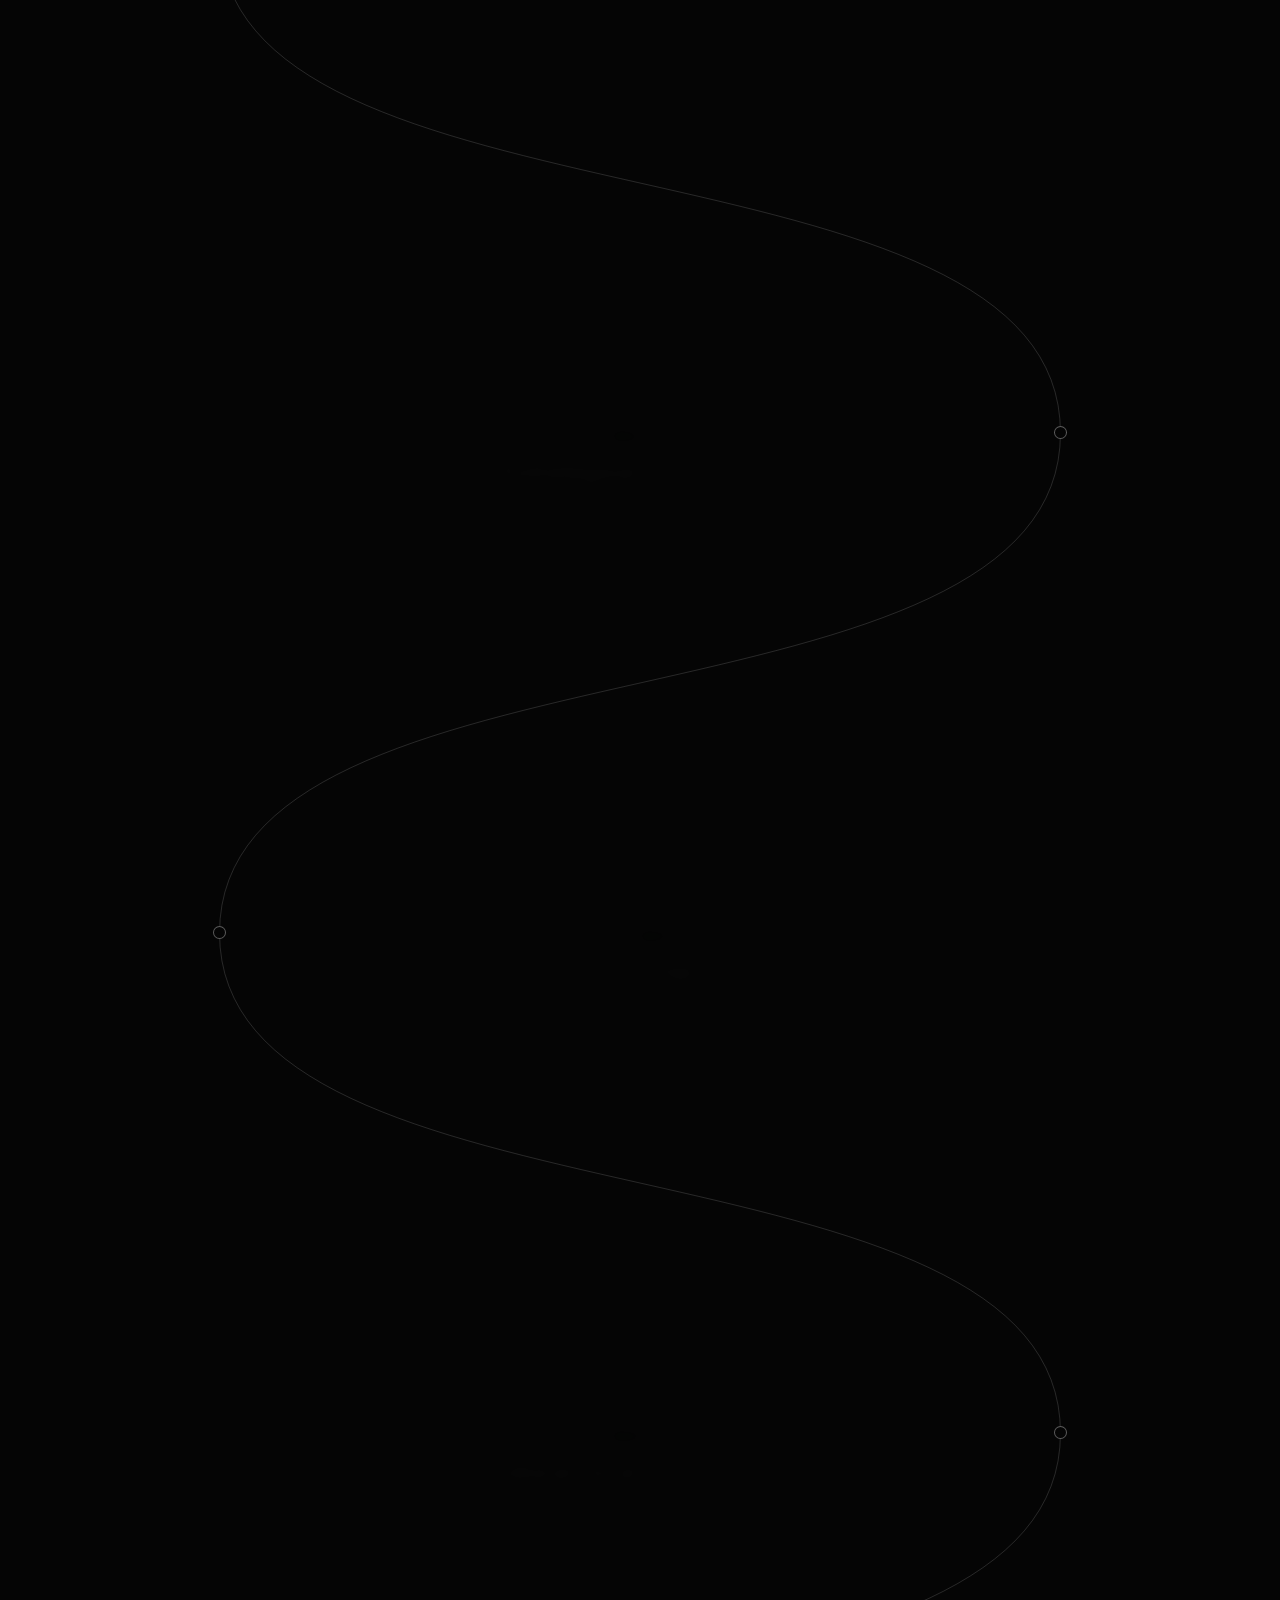
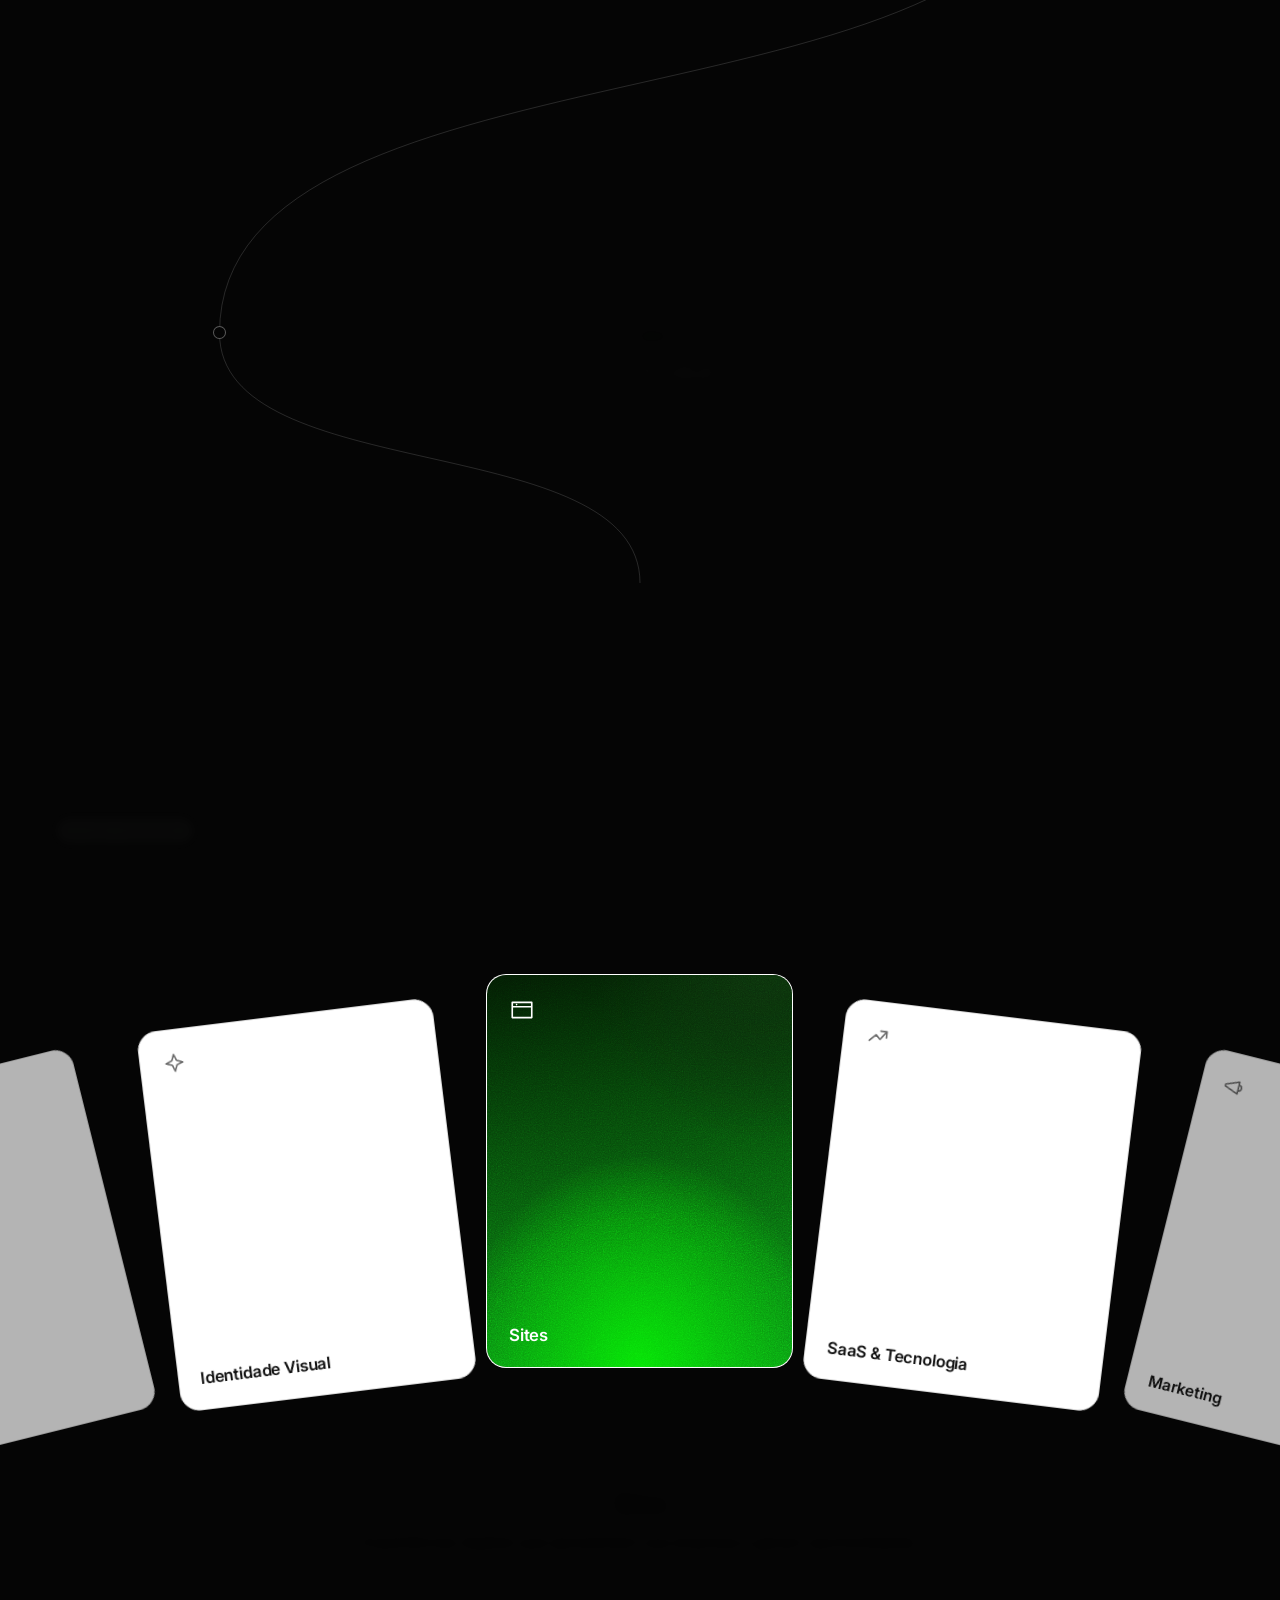
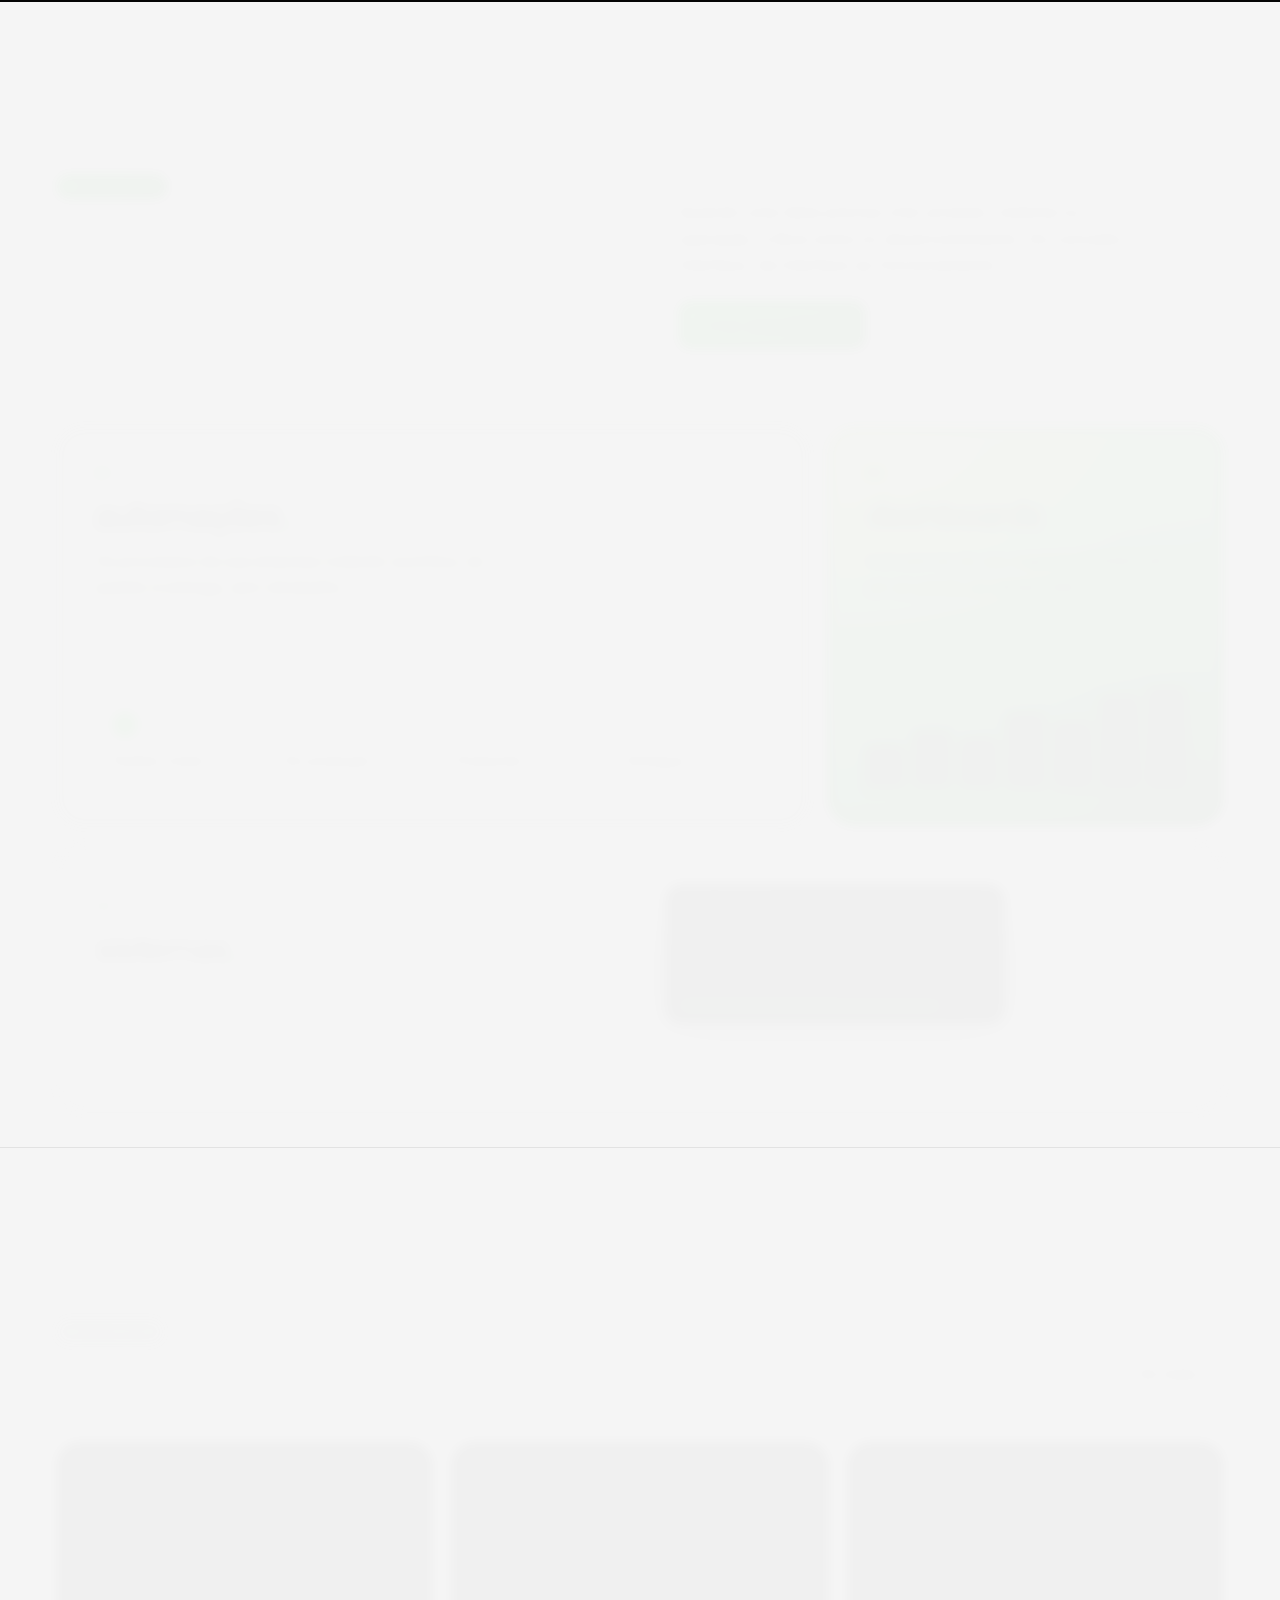
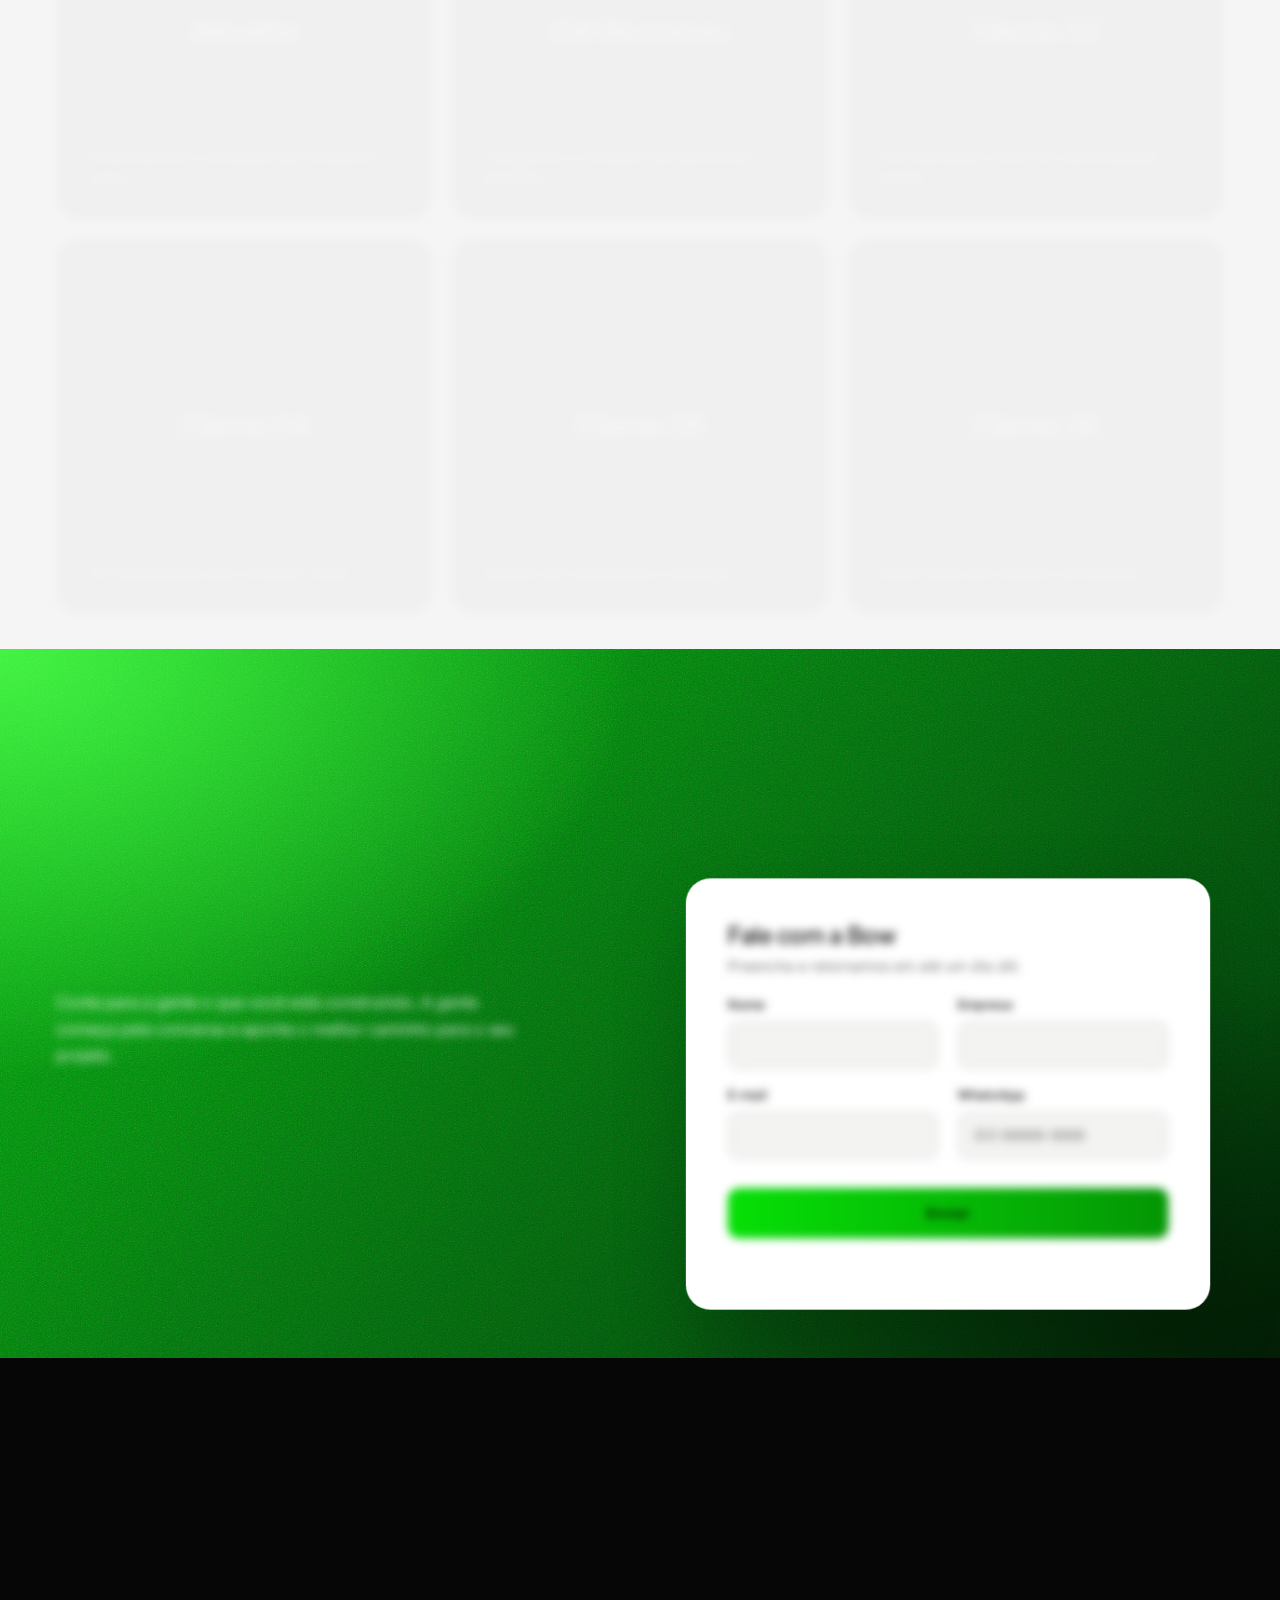
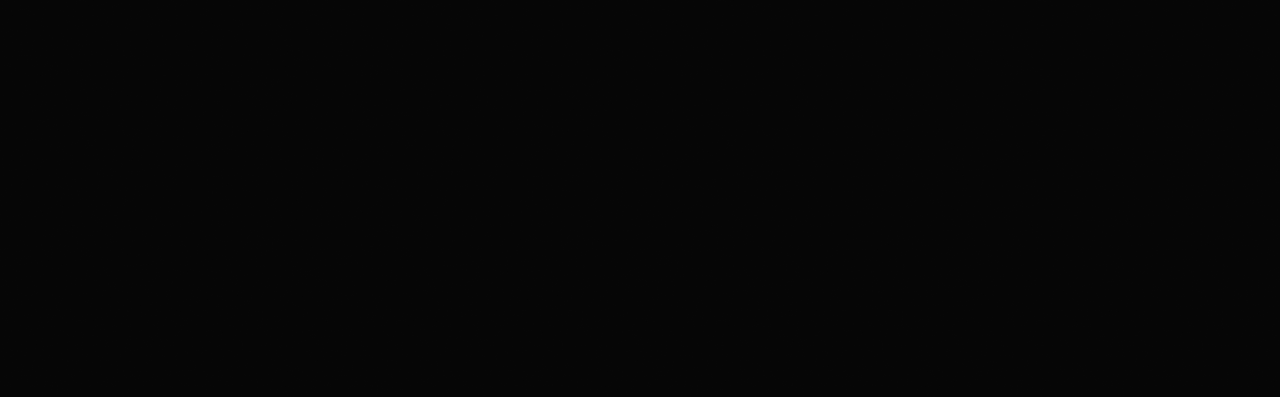
==== commit a7fea113: "Home headline always on three fixed lines "Soluções que" / "fazem sua empresa" / rotating word, on e" ====
--- a/index.html
+++ b/index.html
@@ -9,7 +9,7 @@
 <link rel="preconnect" href="https://fonts.googleapis.com">
 <link rel="preconnect" href="https://fonts.gstatic.com" crossorigin>
 <link rel="stylesheet" href="https://fonts.googleapis.com/css2?family=Inter:wght@400;500;600;700&display=swap">
-<link rel="stylesheet" href="css/style.css?v=2026092407">
+<link rel="stylesheet" href="css/style.css?v=2026092408">
 <!-- Botão flutuante do WhatsApp: estilo aqui no HTML para ele ficar sempre no canto,
      mesmo se o navegador ainda estiver com uma versão antiga do style.css. -->
 <style>
@@ -23,13 +23,13 @@
 .wa-float.is-away { opacity: 0 !important; transform: translateY(16px) scale(.8); pointer-events: none; }
 @media (max-width: 720px) { .wa-float { width: 54px; height: 54px; } }
 </style>
-<script src="vendor/gsap.min.js?v=2026092407" defer></script>
-<script src="vendor/ScrollTrigger.min.js?v=2026092407" defer></script>
-<script src="vendor/lenis.min.js?v=2026092407" defer></script>
-<script src="js/data.js?v=2026092407" defer></script>
-<script src="js/templates.js?v=2026092407" defer></script>
-<script src="js/motion.js?v=2026092407" defer></script>
-<script src="js/app.js?v=2026092407" defer></script>
+<script src="vendor/gsap.min.js?v=2026092408" defer></script>
+<script src="vendor/ScrollTrigger.min.js?v=2026092408" defer></script>
+<script src="vendor/lenis.min.js?v=2026092408" defer></script>
+<script src="js/data.js?v=2026092408" defer></script>
+<script src="js/templates.js?v=2026092408" defer></script>
+<script src="js/motion.js?v=2026092408" defer></script>
+<script src="js/app.js?v=2026092408" defer></script>
 </head>
 <body>
 <div id="root">
--- a/css/style.css
+++ b/css/style.css
@@ -102,11 +102,10 @@
 .home-hero h1 { margin: 0; font-weight: 600; font-size: clamp(2.1rem, 4.8vw, 4.3rem); line-height: 1.05; letter-spacing: -.03em; max-width: 16ch; }
 /* Palavra e ponto final sempre juntos: o ponto nunca cai sozinho na linha de baixo. */
 .rot-line { white-space: nowrap; }
-/* No computador o título fica em 2 linhas: "Soluções que fazem sua empresa" e, embaixo, a palavra que troca. */
-@media (min-width: 900px) {
-  .home-hero h1 { max-width: none; white-space: nowrap; }
-  .home-hero h1 .rot-line { display: block; }
-}
+/* Título da Home sempre em 3 linhas: "Soluções que" / "fazem sua empresa" / palavra que troca. */
+.home-hero h1 { max-width: none; }
+.home-hero h1 .h-line, .home-hero h1 .rot-line { display: block; white-space: nowrap; }
+@media (max-width: 380px) { .home-hero h1 { font-size: 9vw; } }
 .rotator { display: inline-block; position: relative; overflow: hidden; vertical-align: top; padding-bottom: .14em; margin-bottom: -.14em; white-space: nowrap; }
 .rotator .rw { display: inline-block; }
 .hero-sub { margin: 0; font-size: clamp(.95rem, 1.1vw, 1.05rem); line-height: 1.6; color: rgba(255, 255, 255, .62); max-width: 50ch; }
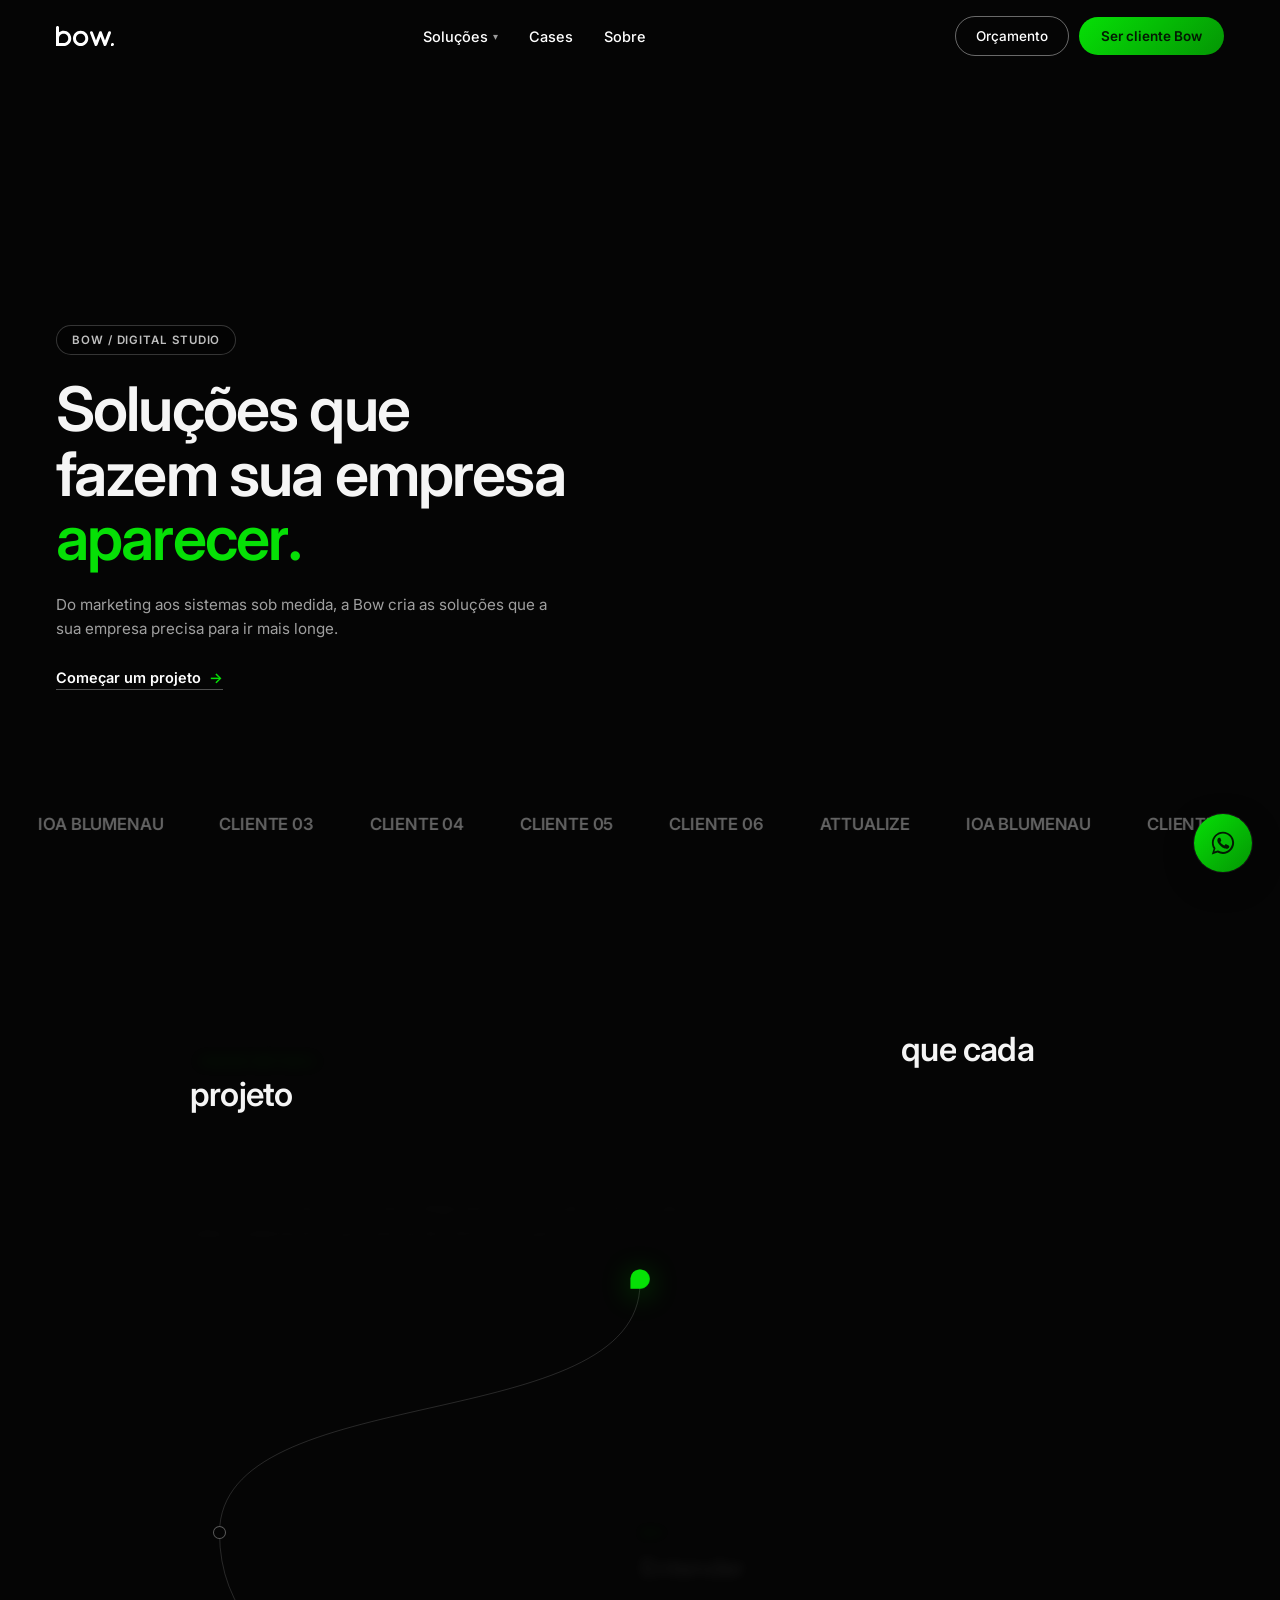
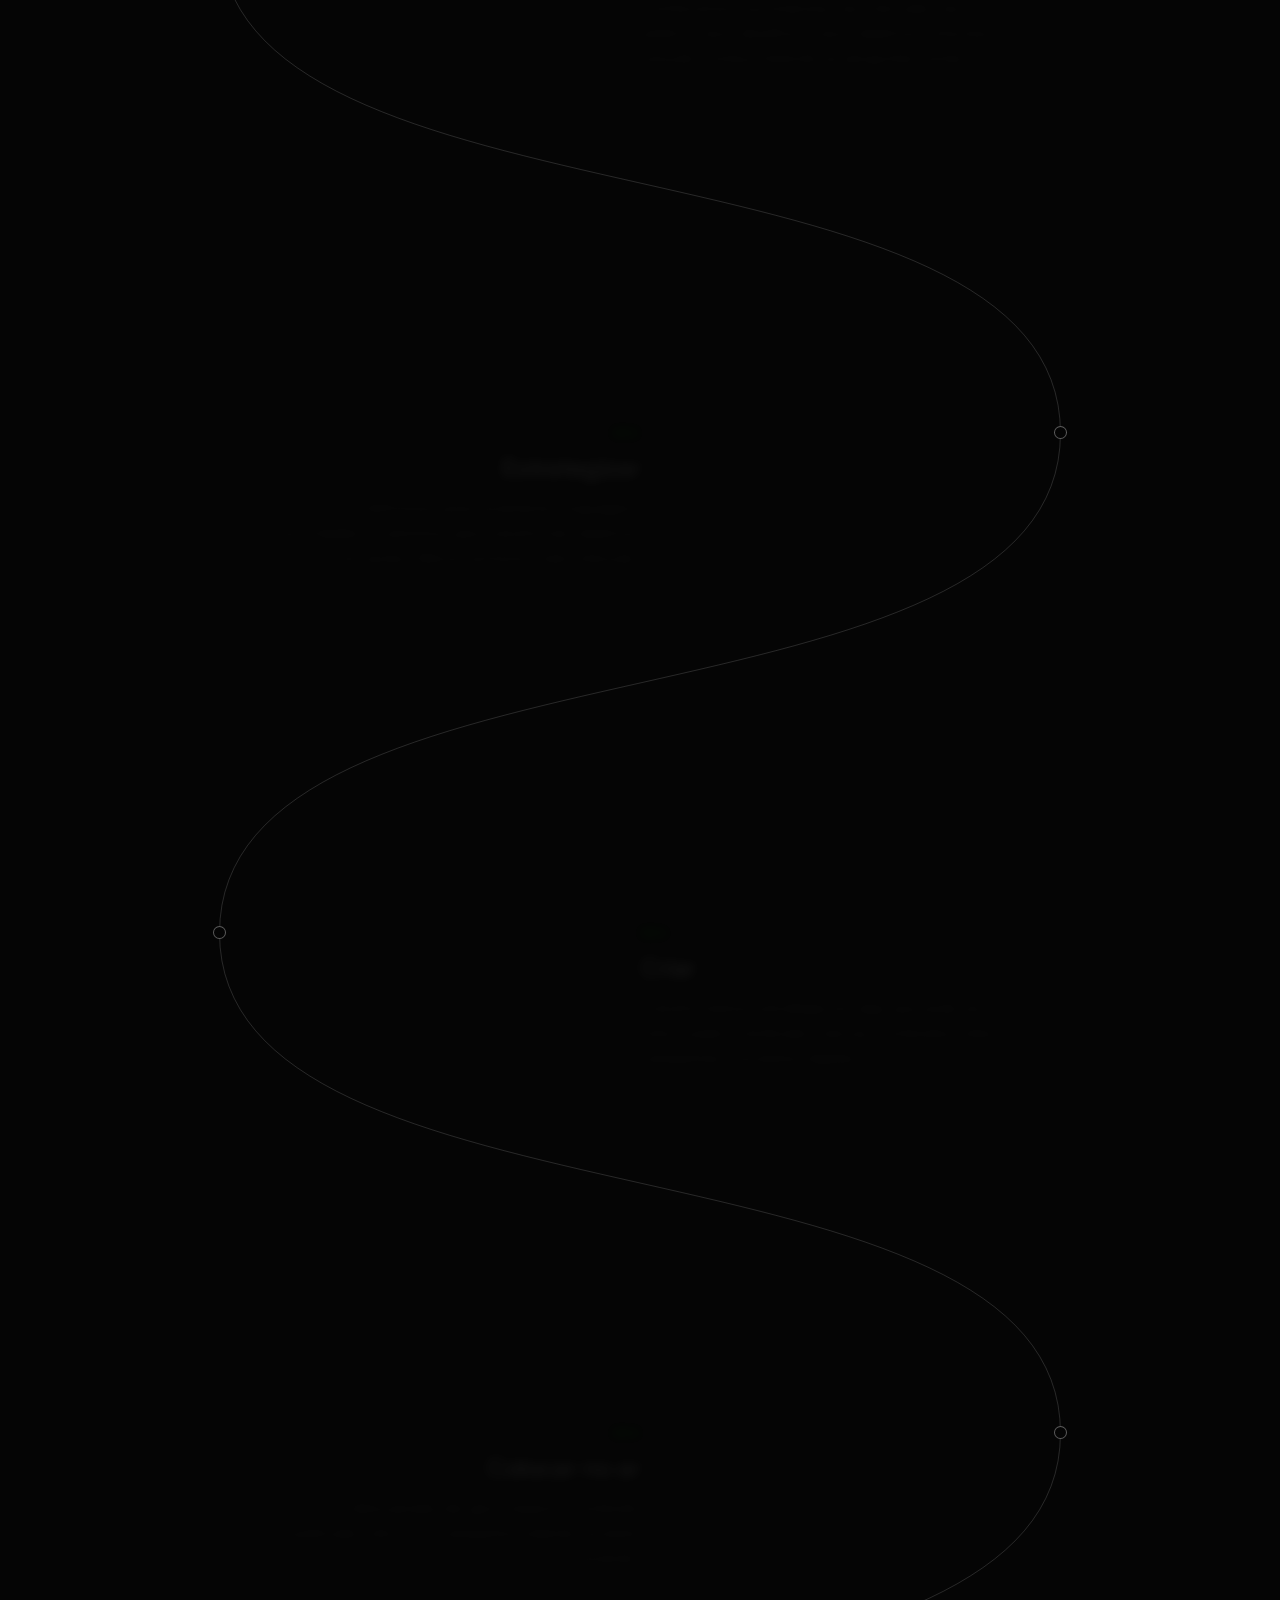
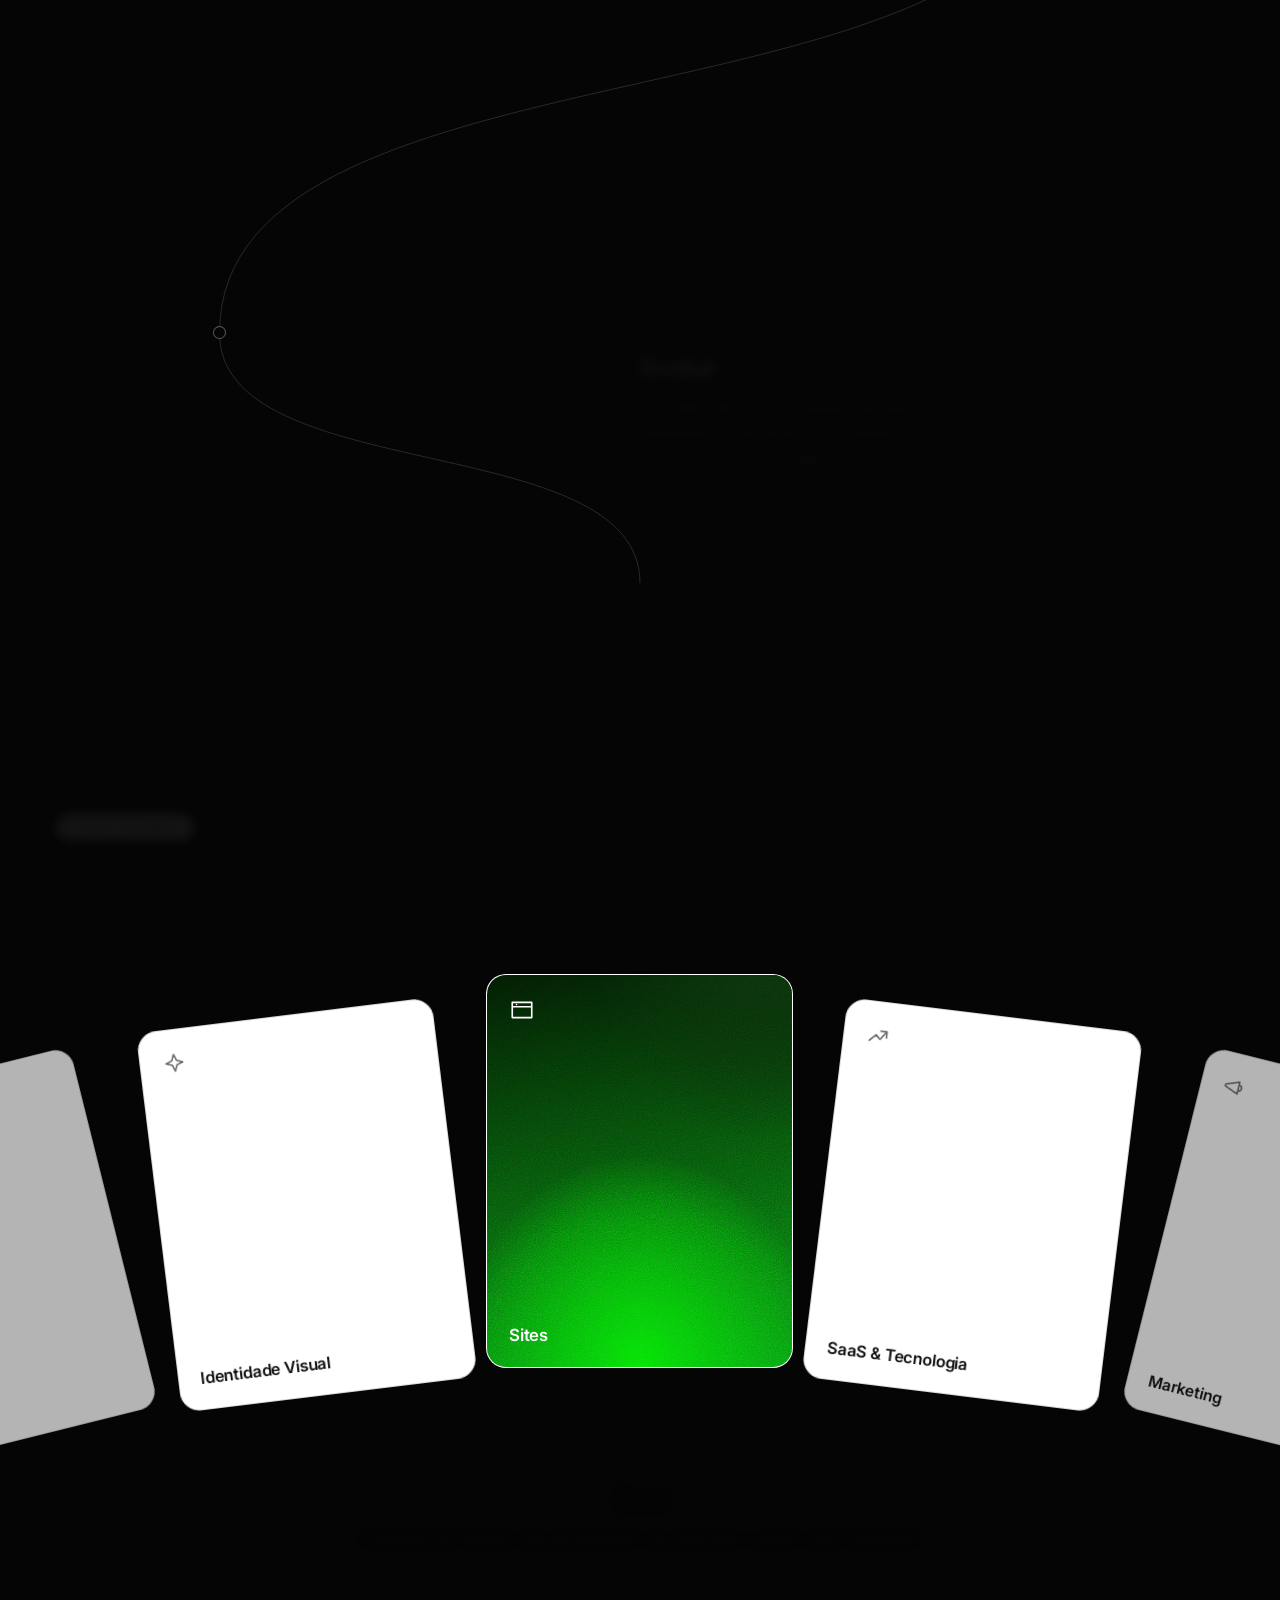
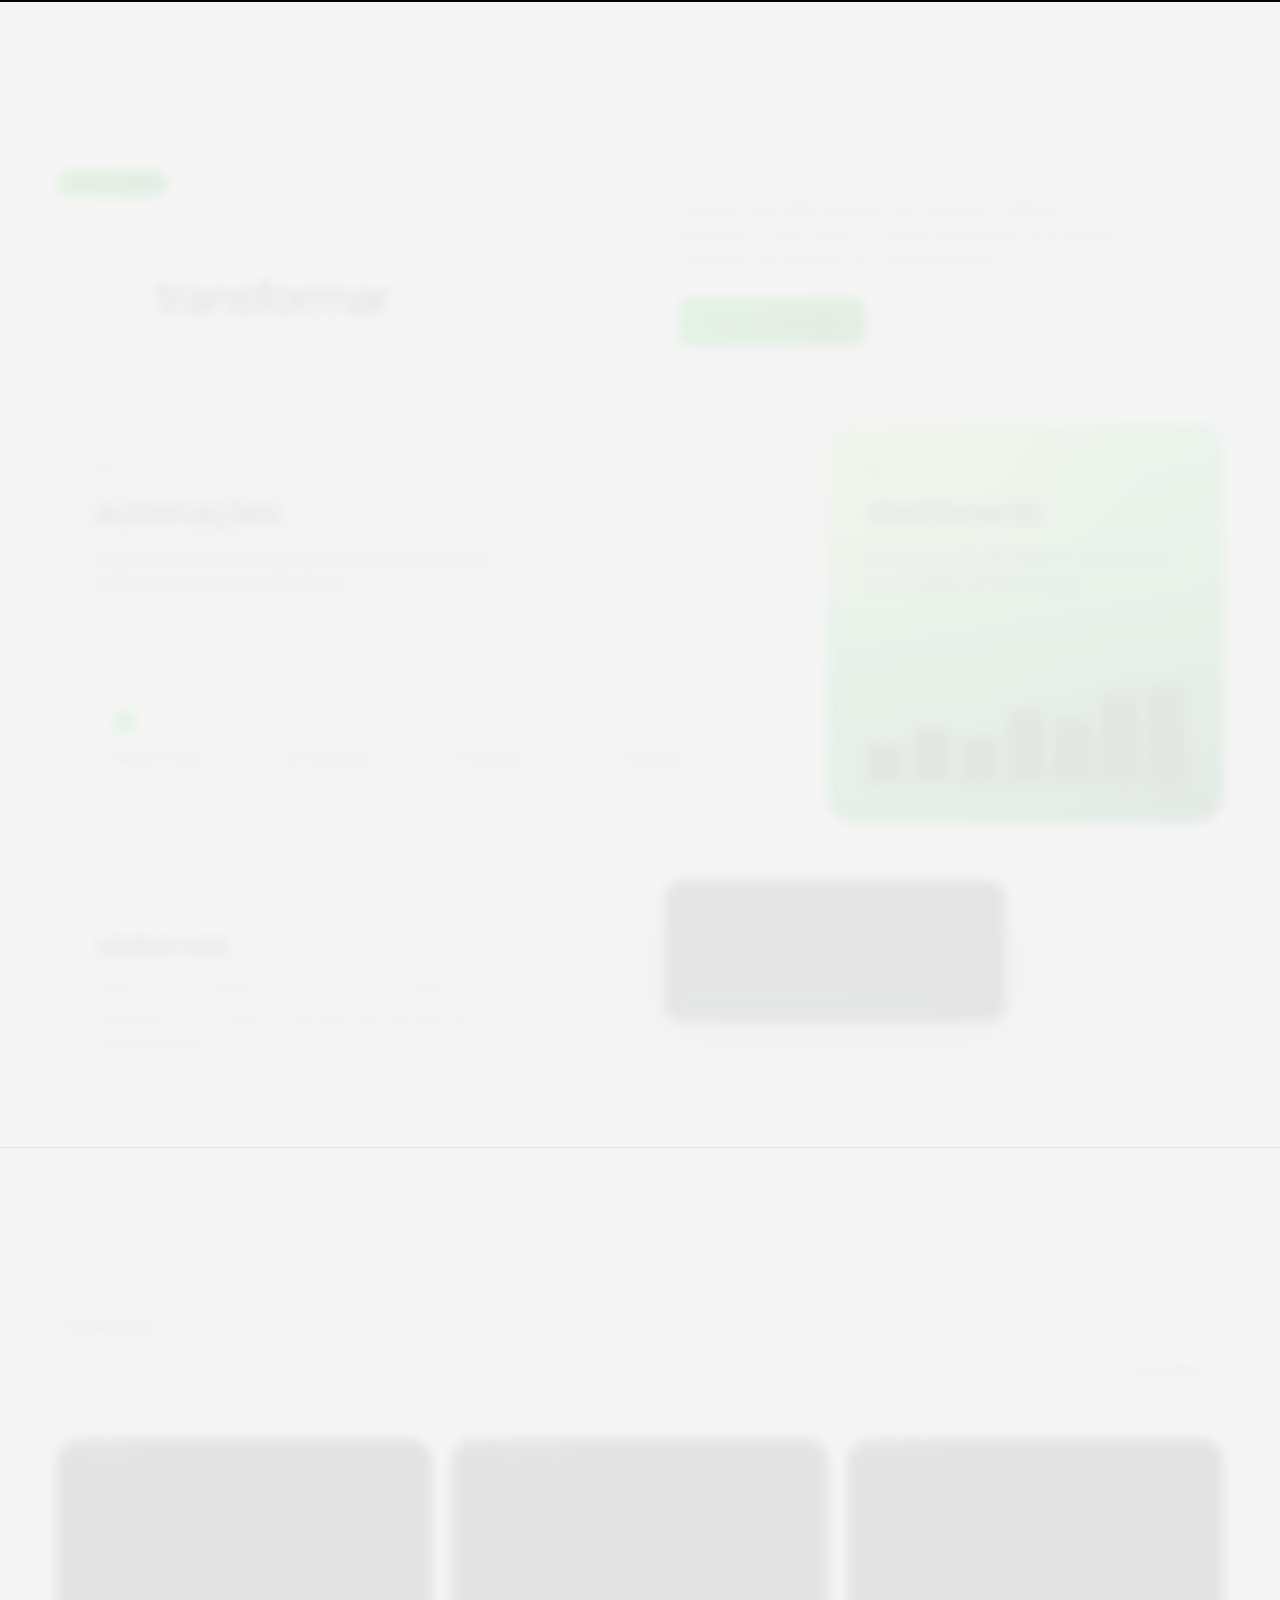
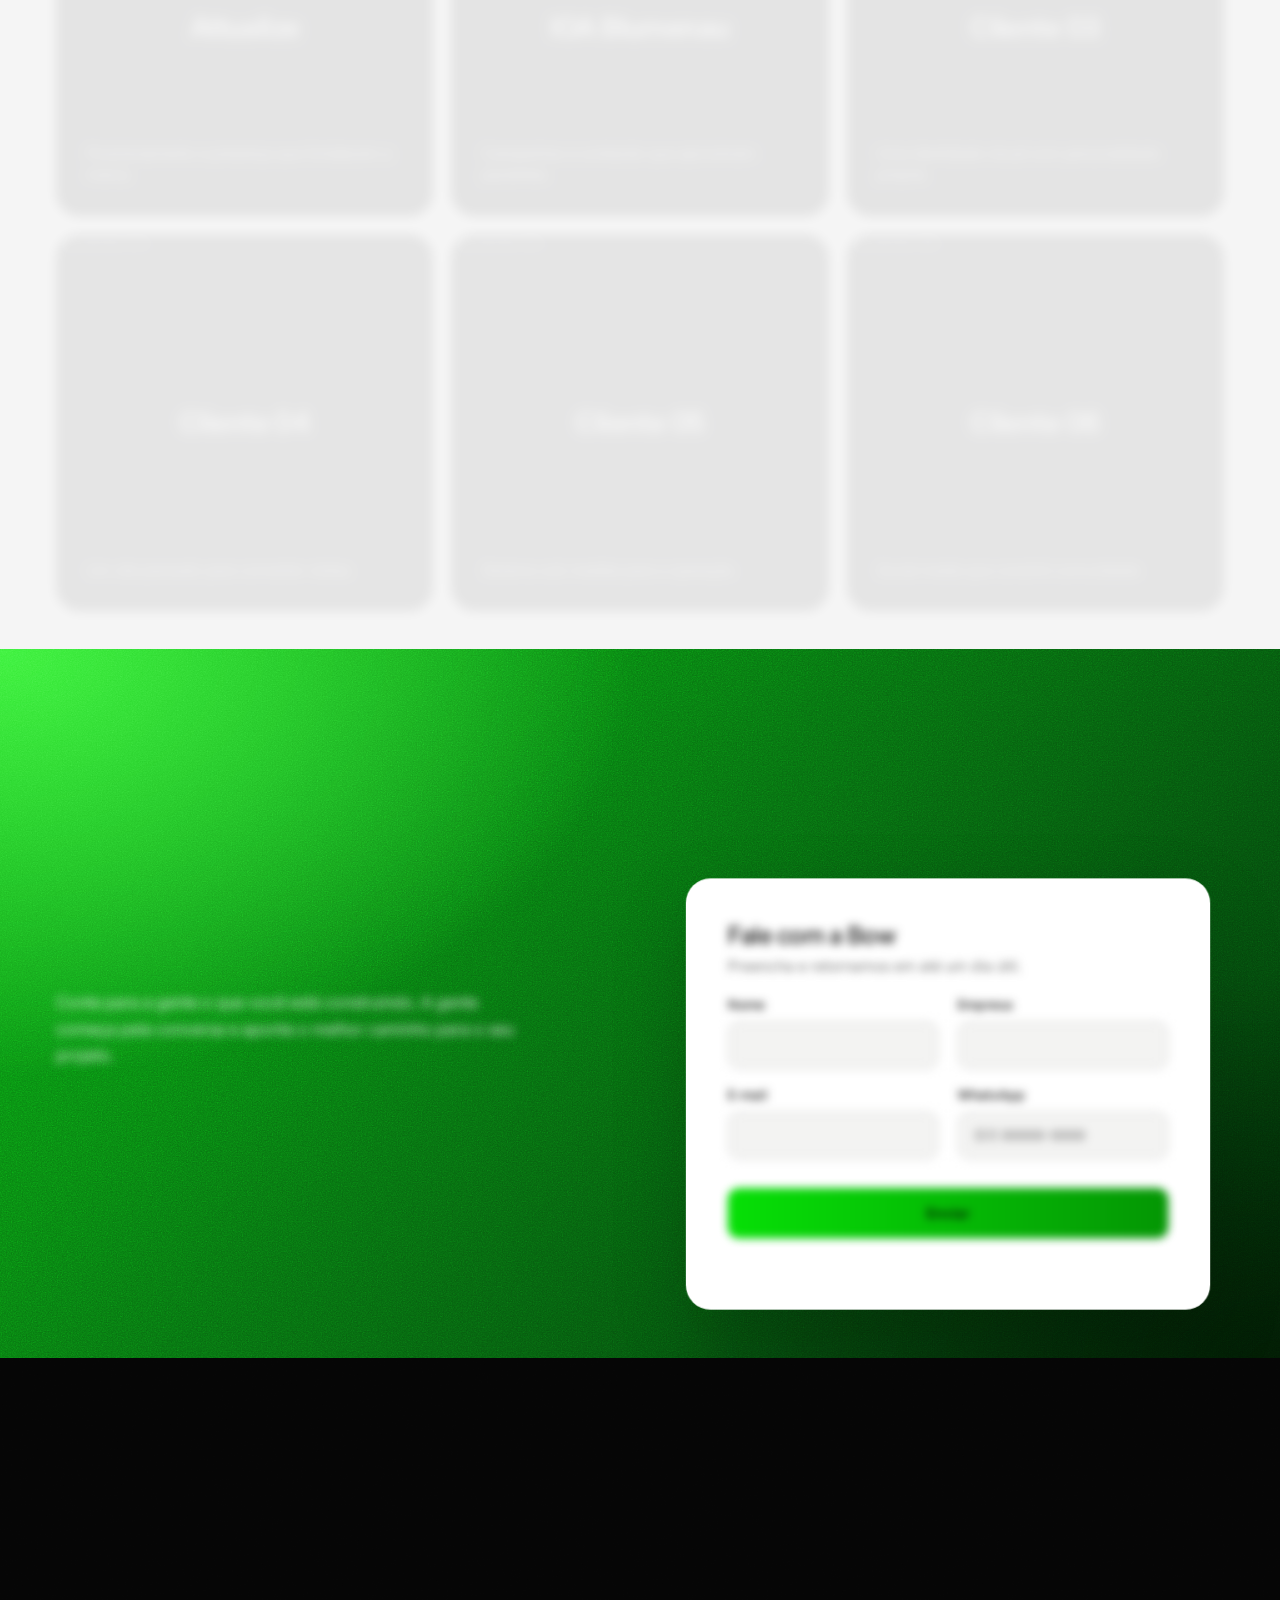
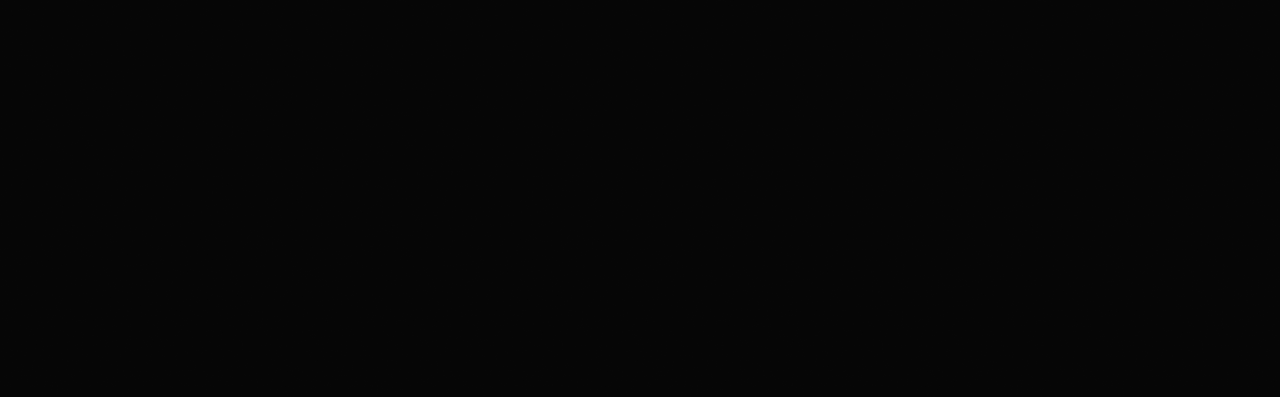
==== commit 9a8f1f4c: "Tracking: Clarity, Google Analytics 4 and Meta Pixel behind a cookie notice New "Rastreamento" tab i" ====
--- a/index.html
+++ b/index.html
@@ -9,7 +9,7 @@
 <link rel="preconnect" href="https://fonts.googleapis.com">
 <link rel="preconnect" href="https://fonts.gstatic.com" crossorigin>
 <link rel="stylesheet" href="https://fonts.googleapis.com/css2?family=Inter:wght@400;500;600;700&display=swap">
-<link rel="stylesheet" href="css/style.css?v=2026092408">
+<link rel="stylesheet" href="css/style.css?v=2026092409">
 <!-- Botão flutuante do WhatsApp: estilo aqui no HTML para ele ficar sempre no canto,
      mesmo se o navegador ainda estiver com uma versão antiga do style.css. -->
 <style>
@@ -20,16 +20,18 @@
 .wa-tip { position: absolute; right: calc(100% + 12px); top: 50%; transform: translate(8px, -50%); padding: 8px 14px; border-radius: 999px; background: #fff; color: #050505; font-size: 13px; font-weight: 600; white-space: nowrap; opacity: 0; pointer-events: none; transition: opacity .25s, transform .25s cubic-bezier(.2,.7,.2,1); box-shadow: 0 6px 20px rgba(0, 0, 0, .2); }
 @media (hover: hover) { .wa-float:hover .wa-tip { opacity: 1; transform: translate(0, -50%); } }
 .nav-shell.mnav-open ~ .wa-float { opacity: 0 !important; pointer-events: none; }
+.consent-open .wa-float { opacity: 0 !important; pointer-events: none; }
 .wa-float.is-away { opacity: 0 !important; transform: translateY(16px) scale(.8); pointer-events: none; }
 @media (max-width: 720px) { .wa-float { width: 54px; height: 54px; } }
 </style>
-<script src="vendor/gsap.min.js?v=2026092408" defer></script>
-<script src="vendor/ScrollTrigger.min.js?v=2026092408" defer></script>
-<script src="vendor/lenis.min.js?v=2026092408" defer></script>
-<script src="js/data.js?v=2026092408" defer></script>
-<script src="js/templates.js?v=2026092408" defer></script>
-<script src="js/motion.js?v=2026092408" defer></script>
-<script src="js/app.js?v=2026092408" defer></script>
+<script src="vendor/gsap.min.js?v=2026092409" defer></script>
+<script src="vendor/ScrollTrigger.min.js?v=2026092409" defer></script>
+<script src="vendor/lenis.min.js?v=2026092409" defer></script>
+<script src="js/data.js?v=2026092409" defer></script>
+<script src="js/templates.js?v=2026092409" defer></script>
+<script src="js/motion.js?v=2026092409" defer></script>
+<script src="js/tracking.js?v=2026092409" defer></script>
+<script src="js/app.js?v=2026092409" defer></script>
 </head>
 <body>
 <div id="root">
@@ -115,6 +117,7 @@
         <p data-year>© 2026 Bow Agência. Todos os direitos reservados.</p>
         <a href="#privacidade">Política de privacidade</a>
         <a href="#termos">Termos</a>
+        <a href="#" data-cookie-prefs hidden>Preferências de cookies</a>
       </div>
     </div>
   </footer>
--- a/css/style.css
+++ b/css/style.css
@@ -512,3 +512,15 @@
   .footer-cols { grid-template-columns: 1fr 1fr; gap: 32px 20px; }
   .footer-cols .fcol:nth-child(n+3) { grid-column: 1 / -1; }
 }
+
+/* ============ Aviso de cookies (LGPD) ============ */
+@keyframes consentIn { from { opacity: 0; transform: translateY(16px); } to { opacity: 1; transform: none; } }
+.consent { position: fixed; left: clamp(12px, 2.4vw, 28px); bottom: clamp(12px, 2.4vw, 28px); z-index: 70; width: min(420px, calc(100vw - 24px)); padding: 18px 20px; border-radius: 18px; background: rgba(15, 15, 15, .96); border: 1px solid rgba(255, 255, 255, .1); box-shadow: 0 20px 50px rgba(0, 0, 0, .45); -webkit-backdrop-filter: blur(12px); backdrop-filter: blur(12px); animation: consentIn .5s var(--ease) .8s both; }
+.consent p { margin: 0 0 14px; font-size: .9rem; line-height: 1.5; color: rgba(255, 255, 255, .8); }
+.consent-btns { display: flex; gap: 8px; justify-content: flex-end; }
+.consent-btns button { padding: 10px 18px; border-radius: 999px; font: inherit; font-size: 13.5px; font-weight: 600; cursor: pointer; }
+.consent-no { background: transparent; color: #fff; border: 1px solid rgba(255, 255, 255, .25); }
+.consent-no:hover { border-color: #fff; }
+.consent-yes { background: var(--grad-green); color: var(--green-ink); border: 0; }
+.consent-yes:hover { filter: brightness(1.1); }
+.footer-legal a[hidden] { display: none; }
